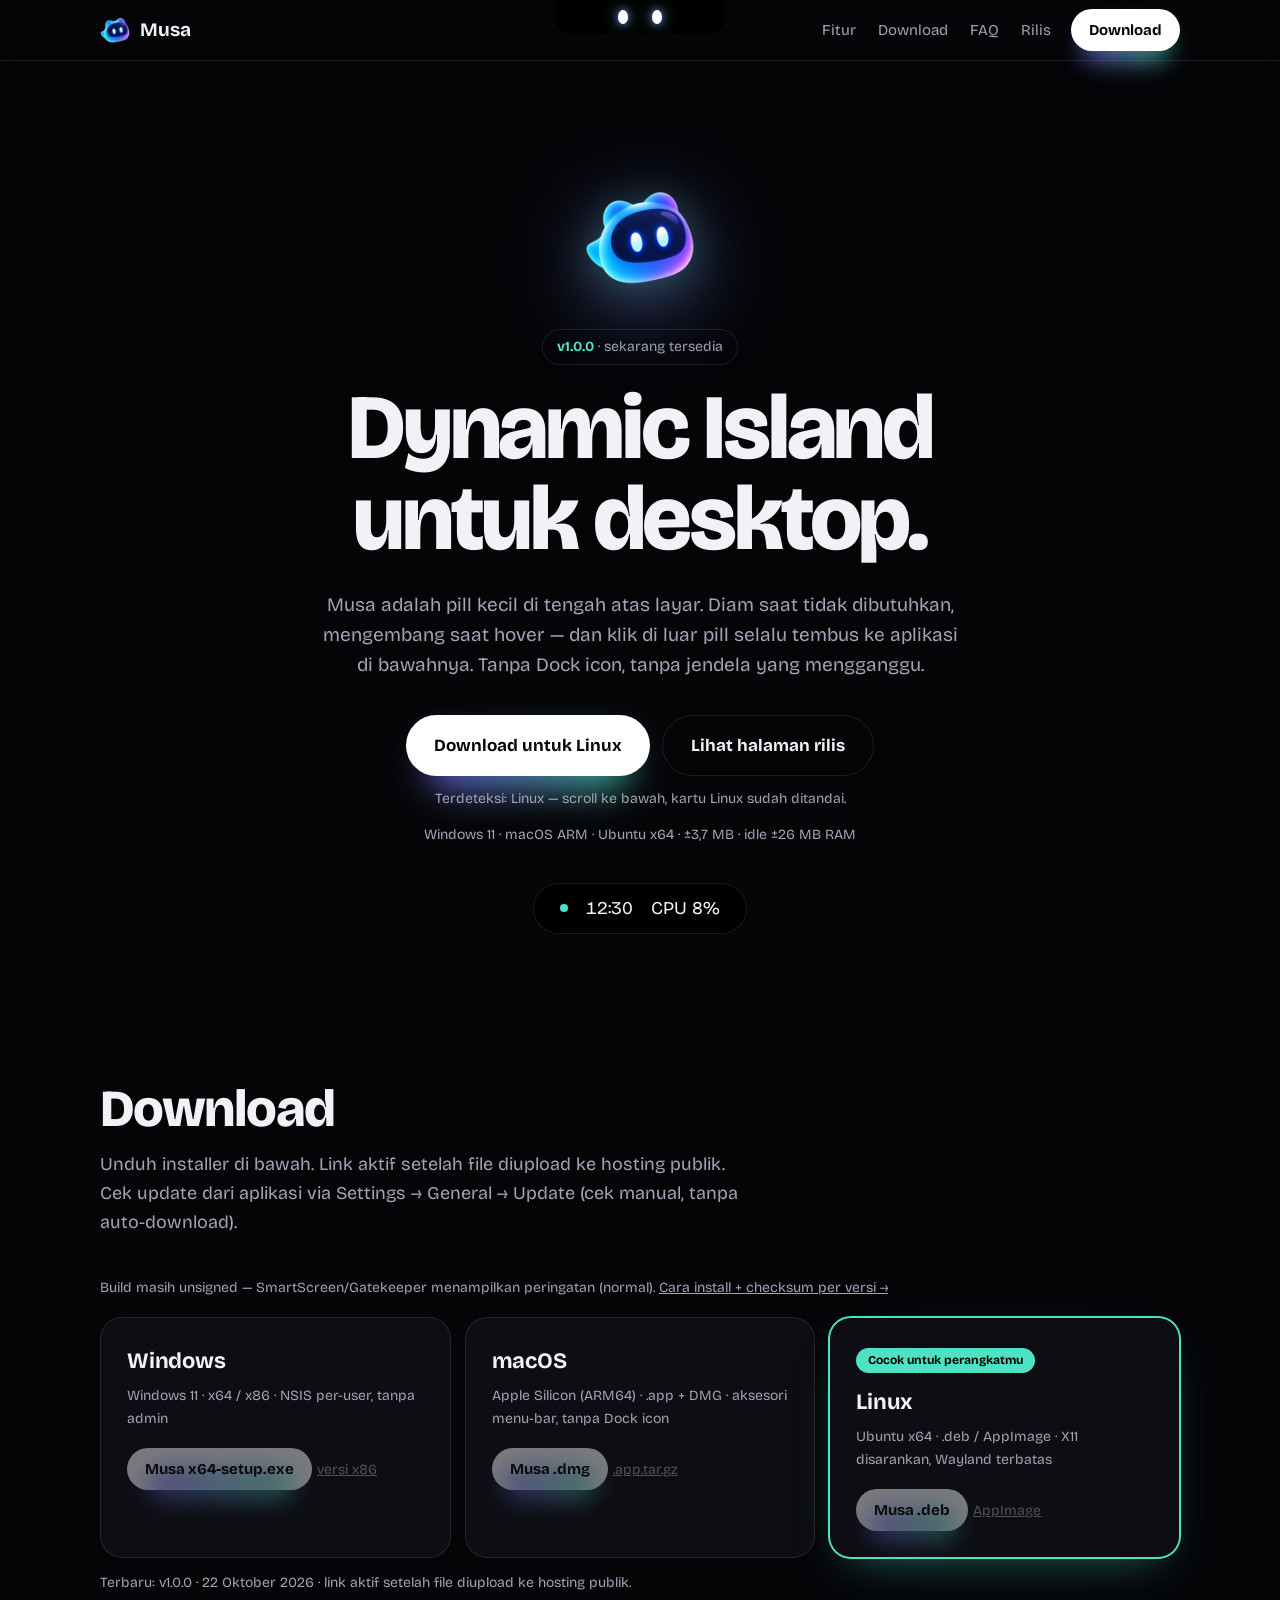
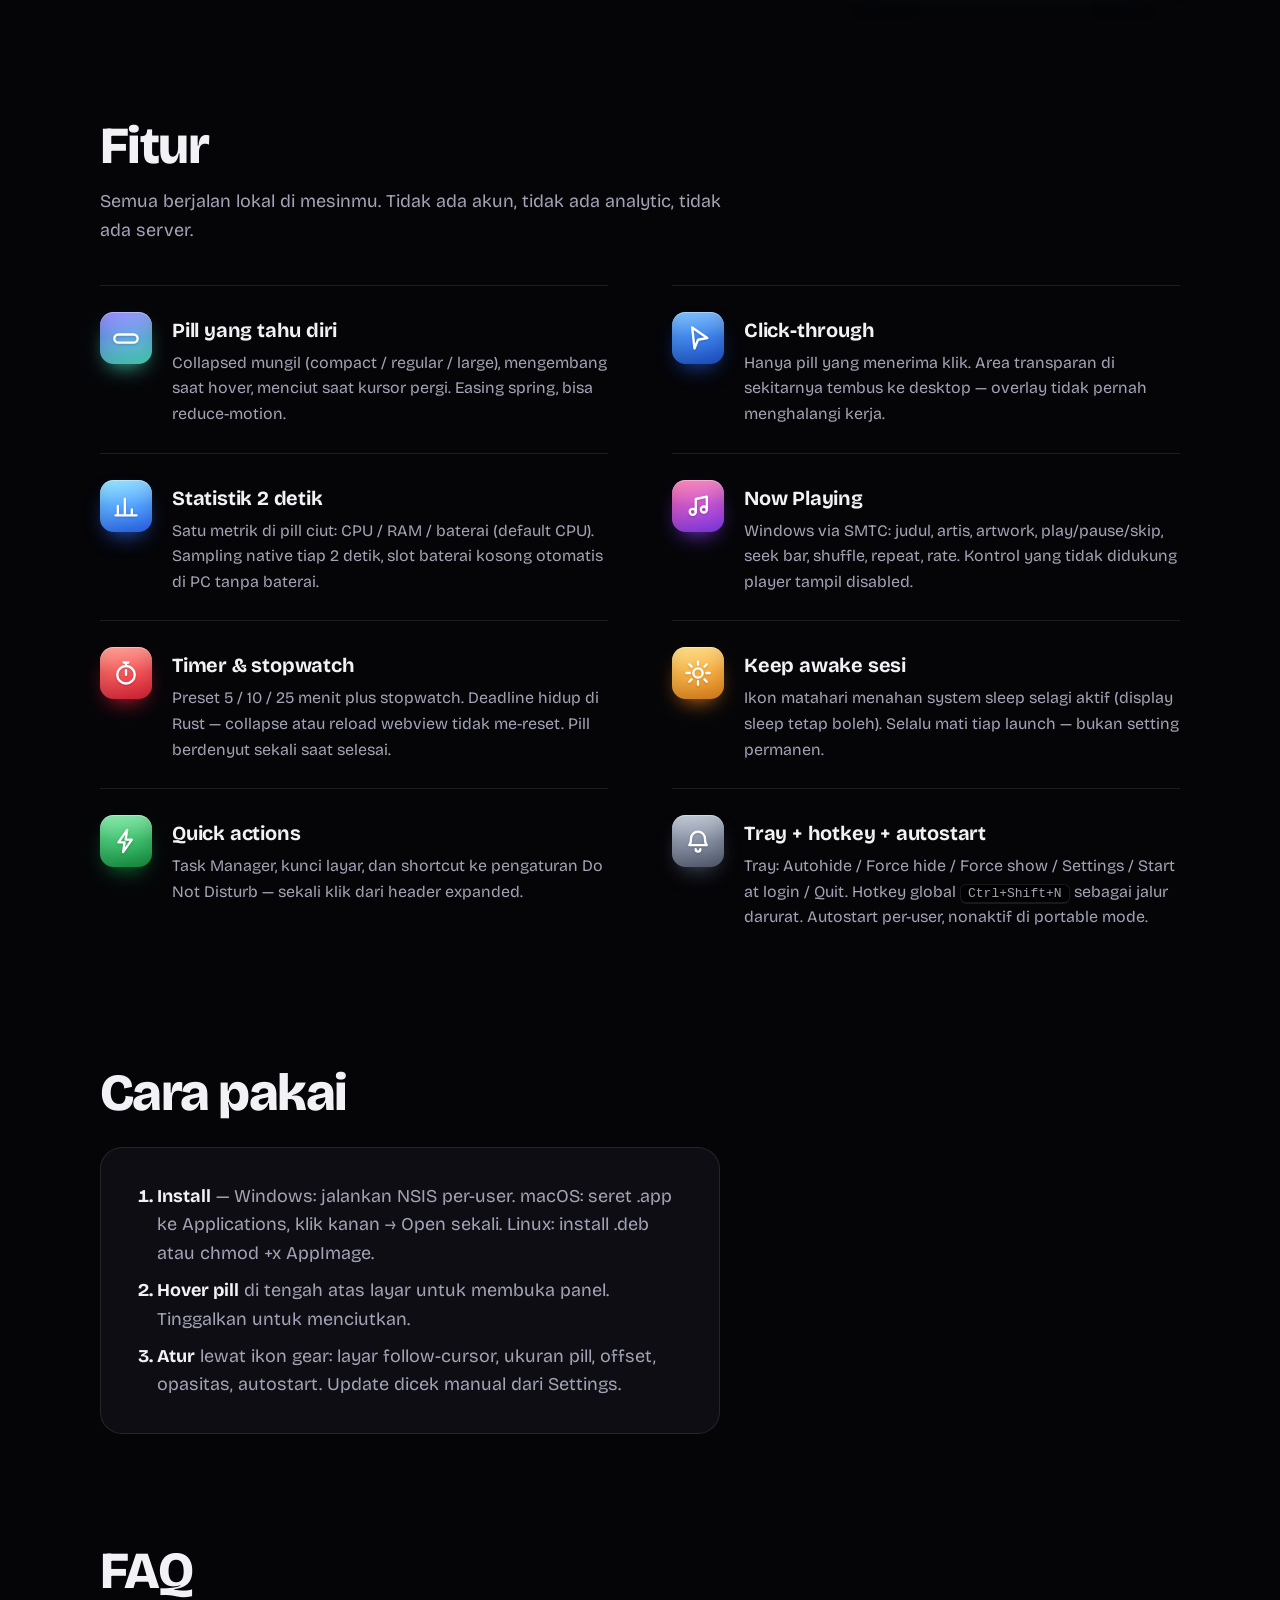
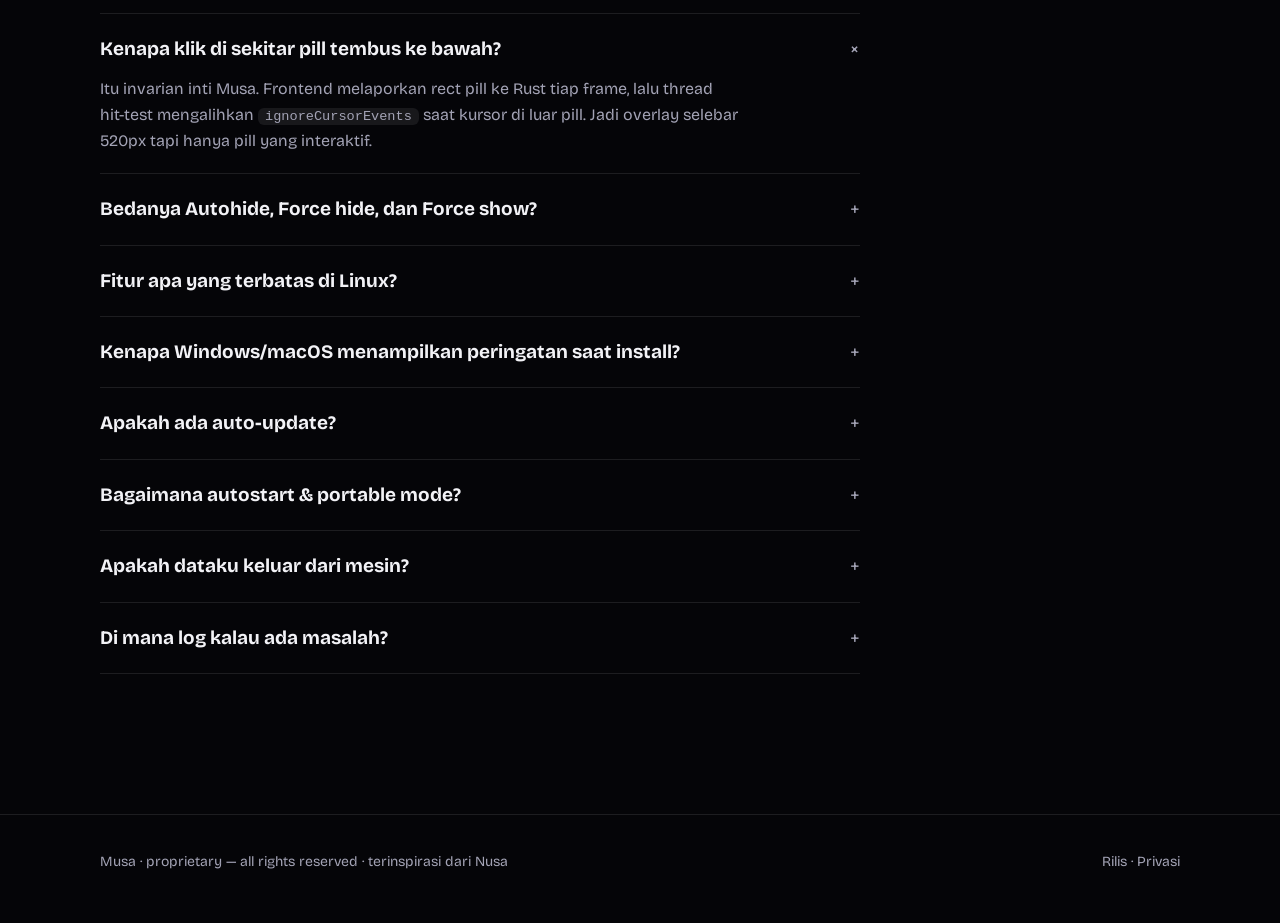
==== index.html @ 4b97b735 "Ganti logo landing ke logo blob baru (newlogo-crop.png) - Generate aset PNG: logo, logo-192, favicon" ====
<!doctype html>
<html lang="id">
<head>
  <meta charset="utf-8" />
  <meta name="viewport" content="width=device-width, initial-scale=1" />
  <title>Musa — Dynamic Island untuk Desktop (Windows, macOS, Linux)</title>
  <meta name="description" content="Musa adalah overlay pill ala Dynamic Island untuk desktop: kecil di atas layar, mengembang saat hover, click-through di luar pill. Download untuk Windows 11, macOS ARM, dan Linux." />
  <link rel="canonical" href="https://musa.kacangan.net/" />
  <meta name="theme-color" content="#0a0a0c" />
  <meta name="robots" content="index, follow" />
  <meta property="og:type" content="website" />
  <meta property="og:site_name" content="Musa" />
  <meta property="og:title" content="Musa — Dynamic Island untuk Desktop" />
  <meta property="og:description" content="Pill kecil di tengah atas layar. Diam saat tidak dibutuhkan, mengembang saat hover. Windows 11 · macOS ARM · Ubuntu x64." />
  <meta property="og:url" content="https://musa.kacangan.net/" />
  <meta property="og:image" content="https://musa.kacangan.net/assets/og-image.png" />
  <meta name="twitter:card" content="summary_large_image" />
  <meta name="twitter:title" content="Musa — Dynamic Island untuk Desktop" />
  <meta name="twitter:description" content="Overlay pill: kecil, mengembang saat hover, click-through. Download Windows, macOS ARM, Linux." />
  <meta name="twitter:image" content="https://musa.kacangan.net/assets/og-image.png" />
  <link rel="preconnect" href="https://fonts.googleapis.com" />
  <link rel="preconnect" href="https://fonts.gstatic.com" crossorigin />
  <link href="https://fonts.googleapis.com/css2?family=Bricolage+Grotesque:opsz,wght@12..96,400..800&display=swap" rel="stylesheet" />
  <link rel="icon" type="image/x-icon" href="assets/favicon.ico" />
  <link rel="icon" type="image/png" sizes="32x32" href="assets/favicon-32x32.png" />
  <link rel="icon" type="image/png" sizes="16x16" href="assets/favicon-16x16.png" />
  <link rel="apple-touch-icon" href="assets/apple-touch-icon.png" />
  <link rel="manifest" href="site.webmanifest" />
  <link rel="stylesheet" href="styles.css" />
  <script type="application/ld+json">
  {
    "@context": "https://schema.org",
    "@type": "SoftwareApplication",
    "name": "Musa",
    "applicationCategory": "UtilitiesApplication",
    "operatingSystem": ["Windows 11", "macOS", "Linux"],
    "softwareVersion": "1.0.0",
    "description": "Dynamic Island-style overlay untuk desktop: pill kecil, expand saat hover, click-through.",
    "offers": { "@type": "Offer", "price": "0", "priceCurrency": "IDR" }
  }
  </script>
</head>
<body>
  <div class="mascot" aria-hidden="true"><div class="eyes"><i class="eye"></i><i class="eye"></i></div></div>
  <header class="nav">
    <div class="wrap nav-inner">
      <a class="brand" href="index.html"><img src="assets/logo.png" alt="Logo Musa" width="30" height="30" />Musa</a>
      <nav class="nav-links">
        <a href="#fitur">Fitur</a>
        <a href="#download">Download</a>
        <a href="#faq">FAQ</a>
        <a href="rilis/">Rilis</a>
      </nav>
      <a class="btn btn-small" href="#download">Download</a>
    </div>
  </header>

  <main>
    <!-- Hero / perkenalan -->
    <section class="hero wrap">
      <img class="hero-logo" src="assets/logo.png" alt="Logo Musa" width="120" height="120" />
      <p class="badge"><span id="ver-badge">v1.0.0</span> · sekarang tersedia</p>
      <h1>Dynamic Island<br />untuk desktop.</h1>
      <p class="lede">
        Musa adalah pill kecil di tengah atas layar. Diam saat tidak dibutuhkan,
        mengembang saat hover — dan klik di luar pill selalu tembus ke aplikasi
        di bawahnya. Tanpa Dock icon, tanpa jendela yang mengganggu.
      </p>
      <div class="cta-row">
        <a class="btn" id="cta-primary" href="#download">Download untuk Windows</a>
        <a class="btn btn-ghost" href="rilis/">Lihat halaman rilis</a>
      </div>
      <p class="meta" id="os-hint"></p>
      <p class="meta">Windows 11 · macOS ARM · Ubuntu x64 · ±3,7 MB · idle ±26 MB RAM</p>
      <div class="pill-demo" aria-hidden="true">
        <div class="pill-demo-bar">
          <span class="pill-demo-dot"></span>
          <span class="pill-demo-clock">12:30</span>
          <span class="pill-demo-stat">CPU 8%</span>
        </div>
      </div>
    </section>

    <!-- Download -->
    <section id="download" class="wrap section">
      <h2>Download</h2>
      <p class="section-sub">
        Unduh installer di bawah. Link aktif setelah file diupload ke hosting publik.
        Cek update dari aplikasi via Settings → General → Update (cek manual, tanpa auto-download).
      </p>
      <p class="meta">Build masih unsigned — SmartScreen/Gatekeeper menampilkan peringatan (normal). <a href="rilis/">Cara install + checksum per versi →</a></p>
      <div class="cards" id="dl-cards">
        <article class="card" data-os-card="windows">
          <h3>Windows</h3>
          <p class="os">Windows 11 · x64 / x86 · NSIS per-user, tanpa admin</p>
          <a class="btn btn-small" data-asset="x64-setup" href="#">Musa x64-setup.exe</a>
          <a class="link" data-asset="x86-setup" href="#">versi x86</a>
        </article>
        <article class="card" data-os-card="macos">
          <h3>macOS</h3>
          <p class="os">Apple Silicon (ARM64) · .app + DMG · aksesori menu-bar, tanpa Dock icon</p>
          <a class="btn btn-small" data-asset="dmg" href="#">Musa .dmg</a>
          <a class="link" data-asset="app-targz" href="#">.app.tar.gz</a>
        </article>
        <article class="card" data-os-card="linux">
          <h3>Linux</h3>
          <p class="os">Ubuntu x64 · .deb / AppImage · X11 disarankan, Wayland terbatas</p>
          <a class="btn btn-small" data-asset="deb" href="#">Musa .deb</a>
          <a class="link" data-asset="appimage" href="#">AppImage</a>
        </article>
      </div>
      <p class="meta" id="dl-meta">Terbaru: v1.0.0 · link aktif setelah file diupload ke hosting publik.</p>
    </section>

    <!-- Fitur -->
    <section id="fitur" class="wrap section">
      <h2>Fitur</h2>
      <p class="section-sub">Semua berjalan lokal di mesinmu. Tidak ada akun, tidak ada analytic, tidak ada server.</p>
      <div class="grid">
        <article class="card">
          <span class="app" style="--c1:#7c6cff;--c2:#4de3c2"><svg viewBox="0 0 24 24"><rect x="2" y="9" width="20" height="7" rx="3.5"/></svg></span>
          <div><h3>Pill yang tahu diri</h3>
          <p>Collapsed mungil (compact / regular / large), mengembang saat hover, menciut saat kursor pergi. Easing spring, bisa reduce-motion.</p></div>
        </article>
        <article class="card">
          <span class="app" style="--c1:#5fb2ff;--c2:#1f55d6"><svg viewBox="0 0 24 24"><path d="M7 3l13 9-8 1.5L9 21z"/></svg></span>
          <div><h3>Click-through</h3>
          <p>Hanya pill yang menerima klik. Area transparan di sekitarnya tembus ke desktop — overlay tidak pernah menghalangi kerja.</p></div>
        </article>
        <article class="card">
          <span class="app" style="--c1:#7fe0ff;--c2:#2d6bff"><svg viewBox="0 0 24 24"><path d="M5 20v-8M11 20V6M17 20v-5M3 20h18"/></svg></span>
          <div><h3>Statistik 2 detik</h3>
          <p>Satu metrik di pill ciut: CPU / RAM / baterai (default CPU). Sampling native tiap 2 detik, slot baterai kosong otomatis di PC tanpa baterai.</p></div>
        </article>
        <article class="card">
          <span class="app" style="--c1:#ff6aa2;--c2:#8b3dff"><svg viewBox="0 0 24 24"><circle cx="7.5" cy="17" r="2.6"/><circle cx="17" cy="15" r="2.6"/><path d="M10.1 17V6l9.5-2v11"/></svg></span>
          <div><h3>Now Playing</h3>
          <p>Windows via SMTC: judul, artis, artwork, play/pause/skip, seek bar, shuffle, repeat, rate. Kontrol yang tidak didukung player tampil disabled.</p></div>
        </article>
        <article class="card">
          <span class="app" style="--c1:#ff8a7a;--c2:#e8243a"><svg viewBox="0 0 24 24"><circle cx="12" cy="13.5" r="7.5"/><path d="M12 13.5V9.5M10 3h4M12 3v3"/></svg></span>
          <div><h3>Timer &amp; stopwatch</h3>
          <p>Preset 5 / 10 / 25 menit plus stopwatch. Deadline hidup di Rust — collapse atau reload webview tidak me-reset. Pill berdenyut sekali saat selesai.</p></div>
        </article>
        <article class="card">
          <span class="app" style="--c1:#ffd76a;--c2:#f08a1d"><svg viewBox="0 0 24 24"><circle cx="12" cy="12" r="4"/><path d="M12 2v3M12 19v3M2 12h3M19 12h3M4.5 4.5l2 2M17.5 17.5l2 2M19.5 4.5l-2 2M6.5 17.5l-2 2"/></svg></span>
          <div><h3>Keep awake sesi</h3>
          <p>Ikon matahari menahan system sleep selagi aktif (display sleep tetap boleh). Selalu mati tiap launch — bukan setting permanen.</p></div>
        </article>
        <article class="card">
          <span class="app" style="--c1:#6ee79a;--c2:#159a45"><svg viewBox="0 0 24 24"><path d="M13 2.5 5.5 13.2h5.3l-1.3 8.3 7.5-10.7h-5.3z"/></svg></span>
          <div><h3>Quick actions</h3>
          <p>Task Manager, kunci layar, dan shortcut ke pengaturan Do Not Disturb — sekali klik dari header expanded.</p></div>
        </article>
        <article class="card">
          <span class="app" style="--c1:#b6bfd0;--c2:#5a6378"><svg viewBox="0 0 24 24"><path d="M6 10a6 6 0 0 1 12 0c0 4 1.5 5.5 1.5 5.5h-15S6 14 6 10z"/><path d="M10 19a2 2 0 0 0 4 0"/></svg></span>
          <div><h3>Tray + hotkey + autostart</h3>
          <p>Tray: Autohide / Force hide / Force show / Settings / Start at login / Quit. Hotkey global <kbd>Ctrl+Shift+N</kbd> sebagai jalur darurat. Autostart per-user, nonaktif di portable mode.</p></div>
        </article>
      </div>
    </section>

    <!-- Cara kerja singkat -->
    <section class="wrap section">
      <h2>Cara pakai</h2>
      <ol class="steps">
        <li><strong>Install</strong> — Windows: jalankan NSIS per-user. macOS: seret .app ke Applications, klik kanan → Open sekali. Linux: install .deb atau chmod +x AppImage.</li>
        <li><strong>Hover pill</strong> di tengah atas layar untuk membuka panel. Tinggalkan untuk menciutkan.</li>
        <li><strong>Atur</strong> lewat ikon gear: layar follow-cursor, ukuran pill, offset, opasitas, autostart. Update dicek manual dari Settings.</li>
      </ol>
    </section>

    <!-- FAQ -->
    <section id="faq" class="wrap section">
      <h2>FAQ</h2>
      <details open>
        <summary>Kenapa klik di sekitar pill tembus ke bawah?</summary>
        <p>Itu invarian inti Musa. Frontend melaporkan rect pill ke Rust tiap frame, lalu thread hit-test mengalihkan <code>ignoreCursorEvents</code> saat kursor di luar pill. Jadi overlay selebar 520px tapi hanya pill yang interaktif.</p>
      </details>
      <details>
        <summary>Bedanya Autohide, Force hide, dan Force show?</summary>
        <p><strong>Autohide</strong>: pill sembunyi saat kursor pergi, muncul lagi saat kursor menyentuh tepi atas. <strong>Force hide</strong>: sembunyi dan dikunci — zona reveal autohide ikut nonaktif sampai kamu show manual. <strong>Force show</strong> (juga via tray / <kbd>Ctrl+Shift+N</kbd> / Settings): membuka kunci dan menampilkan lagi. Status force hanya sesi ini; restart selalu mulai tampil.</p>
      </details>
      <details>
        <summary>Fitur apa yang terbatas di Linux?</summary>
        <p>Now Playing disembunyikan (tidak ada SMTC), Mixer “unavailable”, quick actions mengembalikan error, dan keep-awake disabled. UI-nya otomatis hide/disable — itu stub yang disengaja, bukan bug. Overlay transparan + click-through wajib dites di mesin asli (X11 vs Wayland, ikon tray tiap desktop).</p>
      </details>
      <details>
        <summary>Kenapa Windows/macOS menampilkan peringatan saat install?</summary>
        <p>Karena build v1 <strong>unsigned</strong>: belum ada Authenticode (Windows) dan belum notarization (macOS). Di macOS, klik kanan → Open, atau <code>xattr -dr com.apple.quarantine Musa.app</code> untuk build lokal. Jangan distribusikan sebagai rilis resmi sebelum signing.</p>
      </details>
      <details>
        <summary>Apakah ada auto-update?</summary>
        <p>Tidak di v1 — by design. Settings → General → Update hanya membandingkan <code>version.txt</code> di repo dengan versi berjalan, lalu mengarahkanmu download manual dari halaman rilis. Tidak ada yang diunduh/diinstall otomatis.</p>
      </details>
      <details>
        <summary>Bagaimana autostart &amp; portable mode?</summary>
        <p>Start at login tersedia di tray dan Settings, off by default, registrasi per-user (Windows: <code>HKCU…\Run</code>, macOS: LaunchAgent). Portable jika <code>NOTCH_PORTABLE=1</code> atau ada file <code>portable</code> di sebelah executable — menu autostart terkunci.</p>
      </details>
      <details>
        <summary>Apakah dataku keluar dari mesin?</summary>
        <p>Tidak. Stats, media (artwork 2 MB di-cache di memori saja), timer, dan settings JSON semuanya lokal. Satu-satunya network adalah cek versi manual ke <code>raw.githubusercontent.com</code> saat kamu menekan tombol update. Detail: <a href="privasi/">Kebijakan Privasi</a>.</p>
      </details>
      <details>
        <summary>Di mana log kalau ada masalah?</summary>
        <p>Windows: <code>%LOCALAPPDATA%\com.musa.app\logs\musa.log</code>. macOS: <code>~/Library/Logs/com.musa.app/musa.log</code>. Frontend error ikut diteruskan ke file yang sama.</p>
      </details>
    </section>
  </main>

  <footer>
    <div class="wrap foot">
      <span>Musa · proprietary — all rights reserved · terinspirasi dari <a href="https://rama2555.github.io/nusa/" rel="noopener">Nusa</a></span>
      <span><a href="rilis/">Rilis</a> · <a href="privasi/">Privasi</a></span>
    </div>
  </footer>

  <script src="app.js"></script>
</body>
</html>
---- styles.css ----
:root {
  color-scheme: dark;
  --void: #050508;
  --panel: #0d0d13;
  --ink: #f2f2f6;
  --mist: #a3a3b5;
  --line: rgba(242, 242, 246, 0.1);
  --acc: #7c6cff;
  --acc2: #4de3c2;
  --glow: linear-gradient(90deg, var(--acc), var(--acc2));
  --font: "Bricolage Grotesque", "Segoe UI Variable Display", "Segoe UI", system-ui, sans-serif;
  --spring: cubic-bezier(0.34, 1.32, 0.5, 1);
}
* { box-sizing: border-box; }
html { scroll-behavior: smooth; -webkit-text-size-adjust: 100%; }
body {
  margin: 0; background: var(--void); color: var(--ink);
  font-family: var(--font); font-size: 18px; line-height: 1.6;
  -webkit-font-smoothing: antialiased;
}
a { color: inherit; }
:focus-visible { outline: 2px solid var(--acc2); outline-offset: 3px; border-radius: 6px; }
.wrap { width: min(1080px, 100% - 48px); margin-inline: auto; }

/* Maskot notch di tepi atas halaman */
.mascot {
  position: fixed; top: 0; left: 50%; z-index: 60;
  width: 170px; height: 34px; margin-left: -85px;
  background: #000; border-radius: 0 0 16px 16px;
  animation: drop 0.9s var(--spring) 0.2s both;
}
.mascot .eyes { position: absolute; inset: 0; display: flex; justify-content: center; align-items: center; gap: 24px; }
.mascot .eye {
  width: 10px; height: 14px; border-radius: 50%; background: #fff;
  box-shadow: 0 0 6px 1px rgba(124, 108, 255, 0.6), 0 0 14px 4px rgba(77, 227, 194, 0.25);
  animation: blink 4.2s infinite;
}
@keyframes drop { from { transform: translateY(-110%); } to { transform: none; } }
@keyframes blink { 0%, 92%, 100% { transform: scaleY(1); } 95% { transform: scaleY(0.1); } }

/* Bilah atas */
.nav {
  position: sticky; top: 0; z-index: 50;
  background: rgba(5, 5, 8, 0.8); backdrop-filter: blur(12px);
  border-bottom: 1px solid var(--line);
}
.nav-inner { display: flex; align-items: center; gap: 20px; height: 60px; }
.brand { display: flex; align-items: center; gap: 10px; text-decoration: none; font-weight: 700; font-size: 19px; margin-right: auto; }
.brand img { width: 30px; height: 30px; display: block; object-fit: contain; }
.nav-links { display: flex; gap: 22px; font-size: 15px; }
.nav-links a { text-decoration: none; color: var(--mist); }
.nav-links a:hover { color: var(--ink); }

/* Hero */
.hero { text-align: center; padding: 120px 0 30px; }
.hero-logo {
  width: 112px; height: 112px; object-fit: contain; display: block; margin: 0 auto 22px;
  filter: drop-shadow(0 18px 44px rgba(124, 108, 255, 0.45)) drop-shadow(0 6px 18px rgba(77, 227, 194, 0.3));
  animation: float 5s ease-in-out infinite;
}
@keyframes float { 0%, 100% { transform: translateY(0); } 50% { transform: translateY(-8px); } }
.hero h1 { margin: 0 auto; max-width: 13ch; font-size: clamp(44px, 8vw, 92px); line-height: 0.98; font-weight: 800; letter-spacing: -0.035em; }
.lede { margin: 26px auto 0; max-width: 34em; color: var(--mist); font-size: 19px; }
.badge { display: inline-block; margin-bottom: 18px; padding: 6px 14px; border-radius: 999px; border: 1px solid var(--line); color: var(--mist); font-size: 14px; }
.badge span { color: var(--acc2); font-weight: 700; }
.cta-row { margin-top: 34px; display: flex; justify-content: center; flex-wrap: wrap; gap: 12px; }
.btn {
  position: relative; display: inline-flex; align-items: center; gap: 10px;
  padding: 16px 28px; border-radius: 999px; background: #fff; color: #05060c;
  font-weight: 700; font-size: 17px; text-decoration: none; font-family: inherit;
  transition: transform 0.25s var(--spring);
}
.btn::before { content: ""; position: absolute; inset: 40% 8% -14px; z-index: -1; border-radius: 999px; background: var(--glow); filter: blur(18px); opacity: 0.75; }
.btn:hover { transform: translateY(-2px); }
.btn-ghost { background: transparent; color: var(--ink); border: 1px solid var(--line); }
.btn-ghost::before { display: none; }
.btn-small { padding: 9px 18px; font-size: 15px; }
.btn-small::before { inset: 45% 10% -10px; filter: blur(12px); }
.link { display: inline-block; margin-top: 8px; font-size: 14px; color: var(--mist); }
.meta { color: var(--mist); font-size: 14px; }
#os-hint:empty { display: none; }
#os-hint { margin-top: 12px; }
.pill-demo { display: flex; justify-content: center; margin: 36px 0 8px; }
.pill-demo-bar { background: #000; border: 1px solid var(--line); border-radius: 999px; padding: 10px 26px; display: flex; gap: 18px; align-items: center; font-variant-numeric: tabular-nums; }
.pill-demo-dot { width: 8px; height: 8px; border-radius: 50%; background: var(--acc2); }

/* Seksi */
.section { padding: 110px 0 0; }
.section h1 { font-size: clamp(36px, 5vw, 60px); line-height: 1.02; letter-spacing: -0.03em; margin: 0 0 10px; font-weight: 800; }
.section h2 { font-size: clamp(32px, 4.4vw, 52px); line-height: 1.05; letter-spacing: -0.03em; font-weight: 800; margin: 0 0 14px; }
.section-sub { color: var(--mist); max-width: 36em; margin: 0 0 40px; }
.warn { background: rgba(255, 180, 84, 0.07); border: 1px solid rgba(255, 180, 84, 0.3); border-radius: 16px; padding: 14px 18px; font-size: 15px; color: var(--mist); max-width: 720px; }

/* Kartu download */
.cards { display: grid; gap: 14px; grid-template-columns: repeat(auto-fit, minmax(260px, 1fr)); margin-top: 18px; }
#dl-cards .card { background: var(--panel); border: 1px solid var(--line); border-radius: 22px; padding: 26px; }
#dl-cards .card h3 { margin: 0 0 6px; font-size: 22px; letter-spacing: -0.01em; }
#dl-cards .card .os { color: var(--mist); font-size: 14px; margin: 0 0 6px; }
#dl-cards .card .btn { margin-top: 12px; }
a.is-pending { opacity: 0.45; }
.card.is-recommended { border-color: var(--acc2) !important; box-shadow: 0 0 0 1px var(--acc2), 0 18px 44px -22px rgba(77, 227, 194, 0.5); }
.rec-badge { display: inline-block; font-size: 12px; font-weight: 700; color: #000; background: var(--acc2); border-radius: 999px; padding: 3px 12px; margin: 0 0 12px; }

/* Fitur: baris + ikon squircle */
.grid { display: grid; grid-template-columns: repeat(2, 1fr); column-gap: 64px; }
.grid .card { display: grid; grid-template-columns: 52px 1fr; gap: 20px; padding: 26px 0; border-top: 1px solid var(--line); align-items: start; background: none; border-left: 0; border-right: 0; border-bottom: 0; border-radius: 0; }
.grid .card h3 { margin: 2px 0 4px; font-size: 20px; letter-spacing: -0.01em; }
.grid .card p { margin: 0; color: var(--mist); font-size: 16px; }
.app {
  position: relative; width: 52px; height: 52px; border-radius: 13.5px;
  display: grid; place-items: center;
  background: linear-gradient(165deg, var(--c1), var(--c2));
  box-shadow: inset 0 1px 0 rgba(255, 255, 255, 0.35), inset 0 -10px 18px rgba(0, 0, 0, 0.16), 0 10px 22px -10px var(--c2);
}
.app::after { content: ""; position: absolute; inset: 0; border-radius: inherit; background: linear-gradient(180deg, rgba(255, 255, 255, 0.22), transparent 48%); pointer-events: none; }
.app svg { position: relative; z-index: 1; width: 28px; height: 28px; fill: none; stroke: #fff; stroke-width: 2; stroke-linecap: round; stroke-linejoin: round; filter: drop-shadow(0 1px 1px rgba(0, 0, 0, 0.18)); }

/* Cara pakai: kotak langkah */
ol.steps { text-align: left; max-width: 620px; margin: 26px 0 0; padding: 30px 34px 30px 56px; border: 1px solid var(--line); border-radius: 22px; background: var(--panel); }
ol.steps li { padding: 4px 0; color: var(--mist); }
ol.steps li::marker { color: var(--ink); font-weight: 700; }
ol.steps strong { color: var(--ink); }

/* FAQ lipat */
details { border-top: 1px solid var(--line); padding: 20px 0; max-width: 760px; }
details:last-of-type { border-bottom: 1px solid var(--line); }
summary { cursor: pointer; font-weight: 700; font-size: 19px; list-style: none; display: flex; justify-content: space-between; gap: 20px; }
summary::-webkit-details-marker { display: none; }
summary::after { content: "+"; color: var(--mist); font-weight: 400; transition: transform 0.25s; }
details[open] summary::after { transform: rotate(45deg); }
details p { margin: 12px 0 0; color: var(--mist); font-size: 16px; max-width: 40em; }
kbd { background: #000; border: 1px solid var(--line); border-bottom-width: 2px; border-radius: 6px; padding: 1px 7px; font-size: 13px; }
details code, .section-sub code, .notes-list code { font-size: 0.85em; background: rgba(242, 242, 246, 0.08); border-radius: 6px; padding: 1px 7px; }

/* Halaman rilis */
#latest-card { background: var(--panel); border: 1px solid var(--line); border-radius: 22px; padding: 30px 34px; }
#latest-card h3 { margin: 0 0 4px; font-size: 28px; letter-spacing: -0.02em; }
#latest-card .os { color: var(--mist); font-size: 14px; margin: 0 0 6px; }
.notes { white-space: pre-wrap; color: var(--mist); font-size: 15px; margin-top: 16px; }
.notes-list { color: var(--mist); max-width: 40em; }
.code { background: #000; border: 1px solid var(--line); border-radius: 16px; padding: 16px 20px; overflow-x: auto; font-size: 13px; }
.table { width: 100%; border-collapse: collapse; font-size: 15px; }
.table th, .table td { text-align: left; padding: 12px 10px; border-top: 1px solid var(--line); }
.table th { color: var(--mist); font-weight: 600; border-top: 0; }

footer { margin-top: 140px; padding: 36px 0 50px; border-top: 1px solid var(--line); color: var(--mist); font-size: 14px; }
.foot { display: flex; justify-content: space-between; gap: 16px; flex-wrap: wrap; }
footer a { text-decoration: none; }
footer a:hover { color: var(--ink); }

@media (max-width: 760px) {
  body { font-size: 17px; }
  .nav-links { display: none; }
  .mascot { width: 130px; height: 28px; margin-left: -65px; }
  .hero-logo { width: 88px; height: 88px; }
  .hero { padding-top: 100px; }
  .grid { grid-template-columns: 1fr; }
  .section { padding-top: 80px; }
  ol.steps, #latest-card { padding: 24px 22px 24px 44px; }
}
@media (prefers-reduced-motion: reduce) {
  *, *::before, *::after { animation: none !important; transition: none !important; }
  html { scroll-behavior: auto; }
}
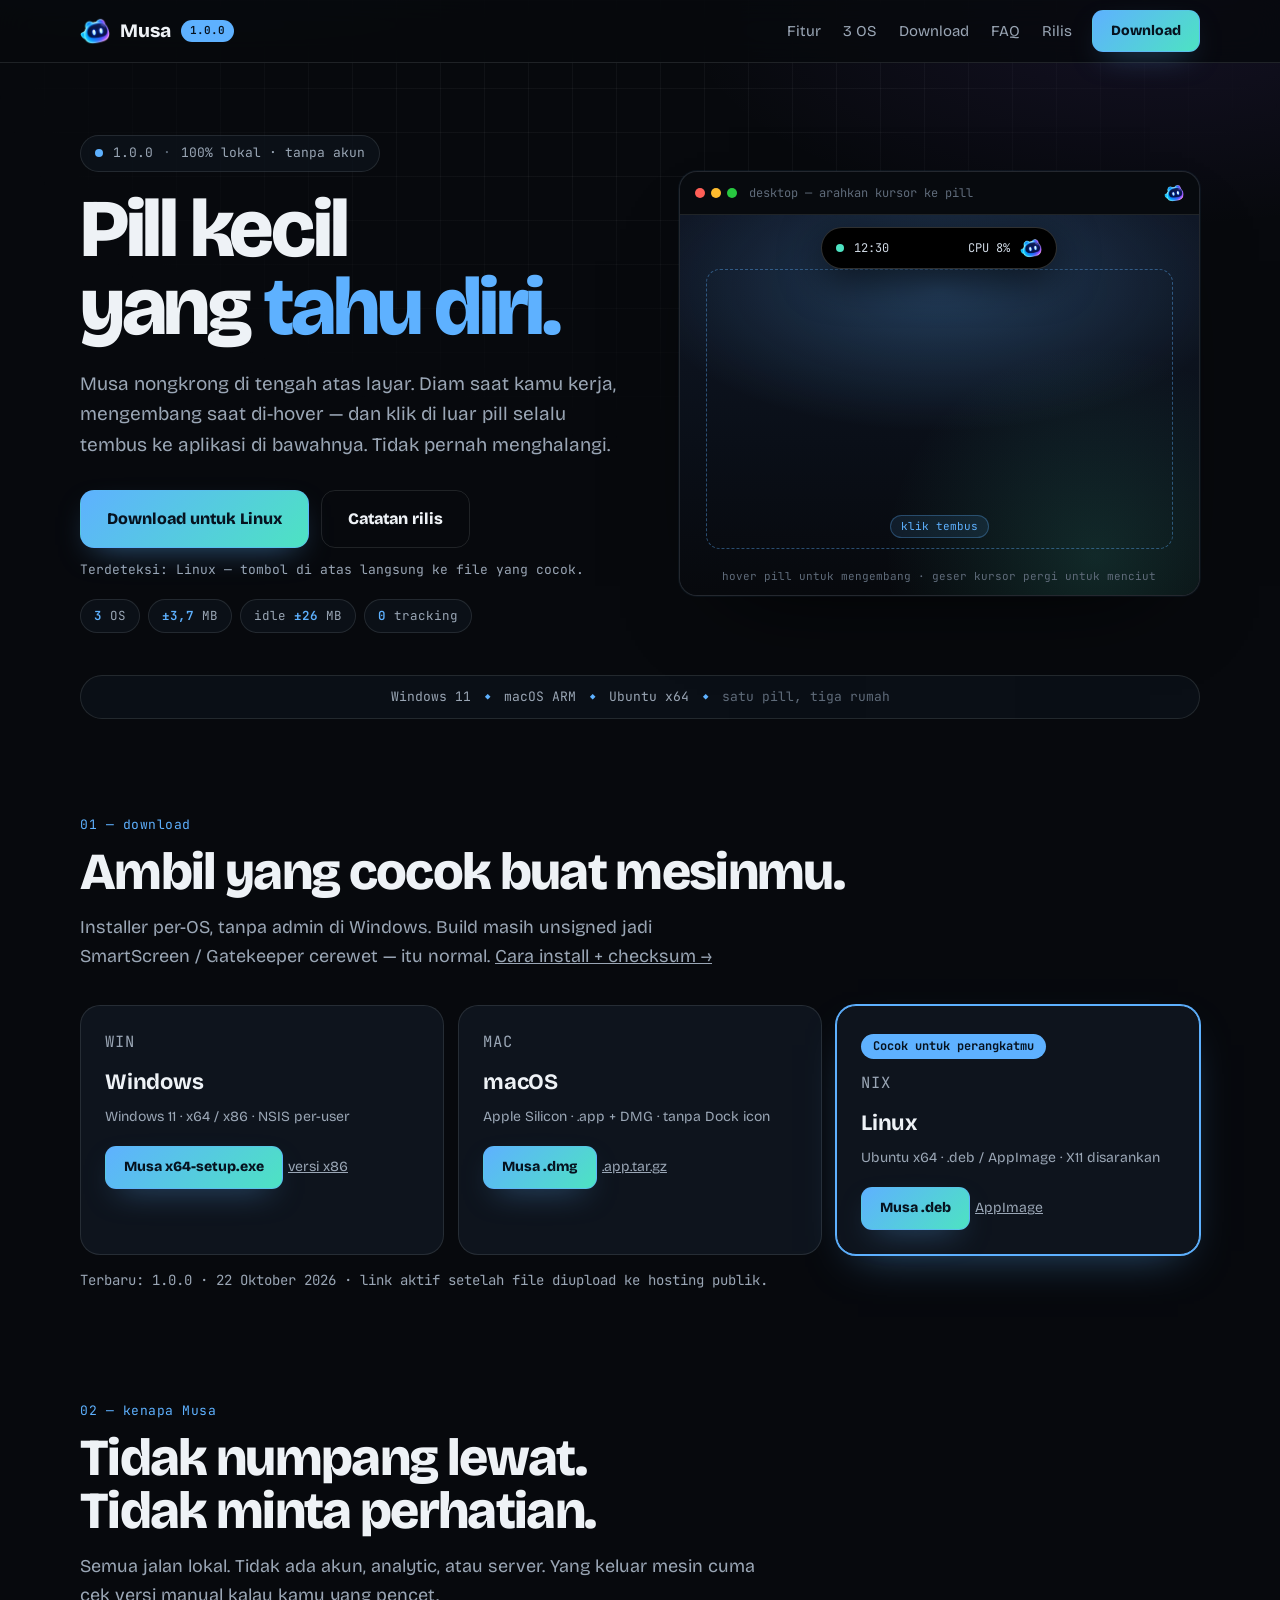
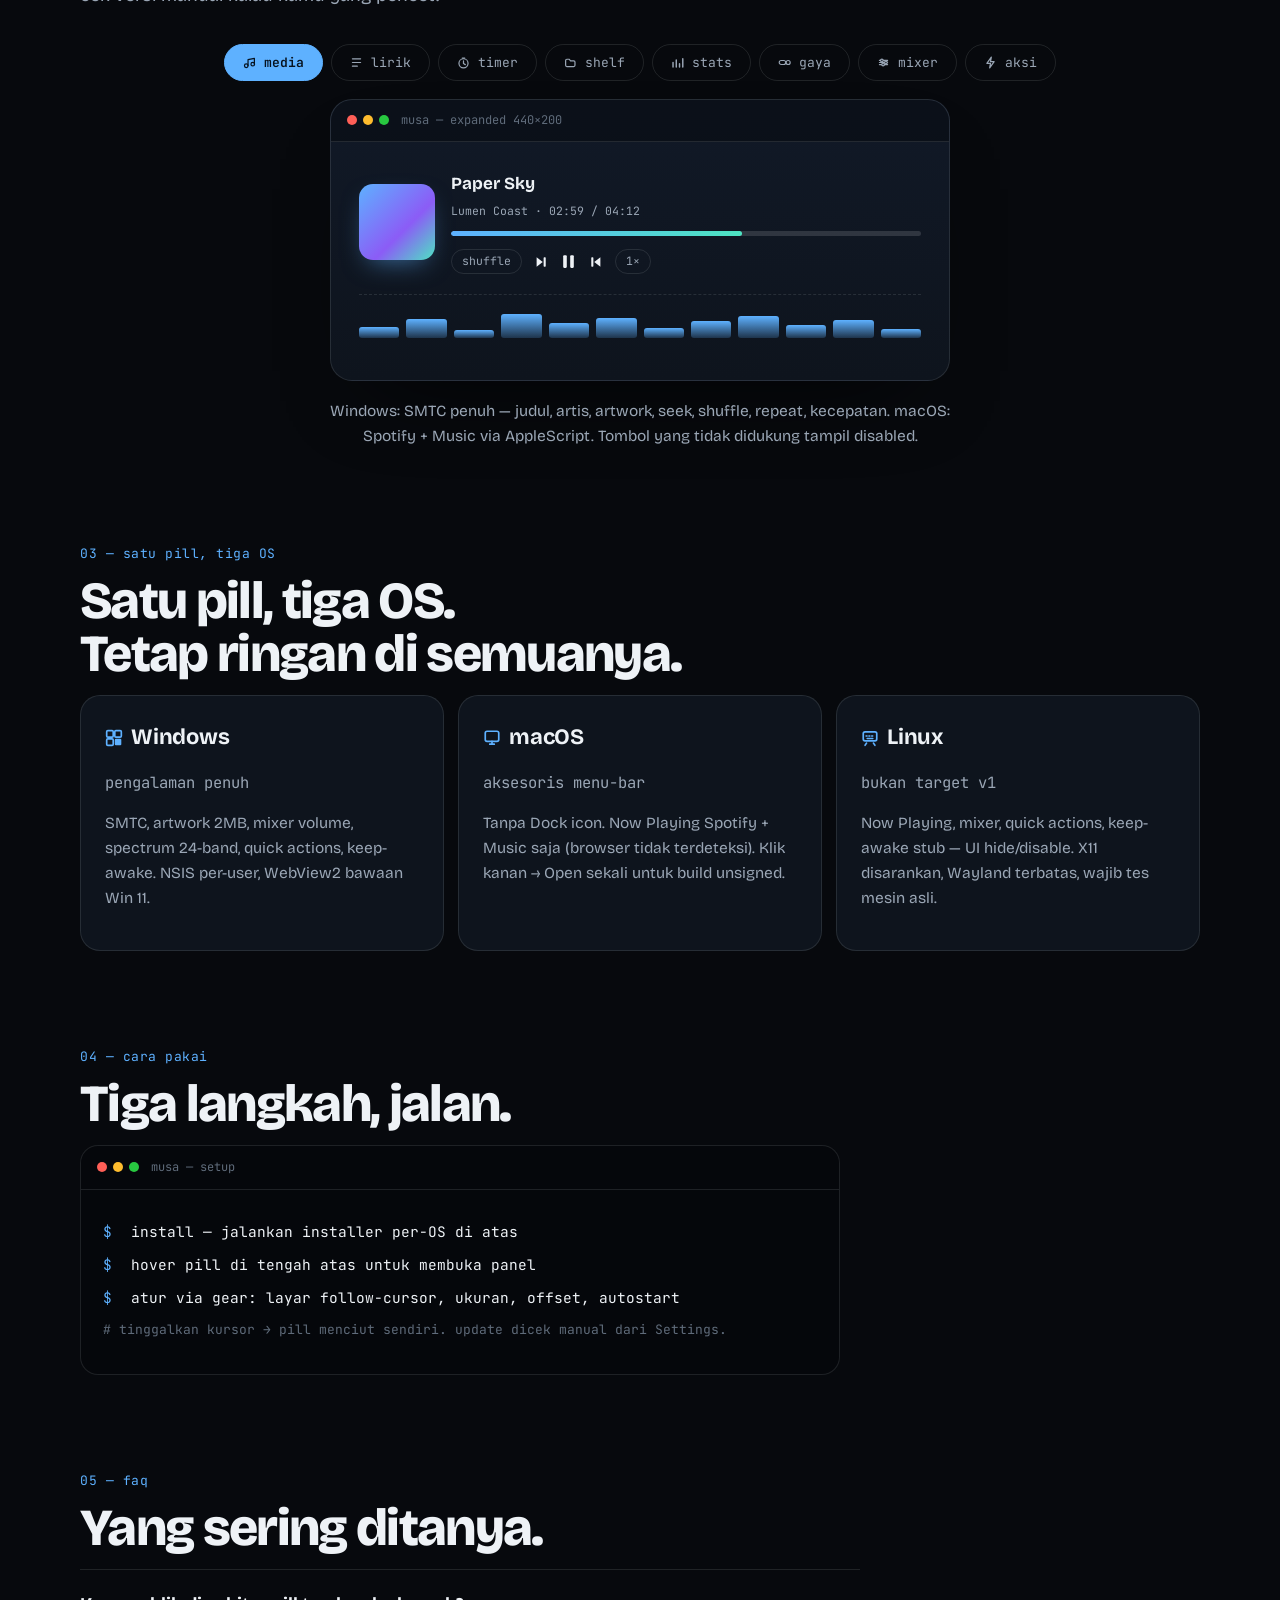
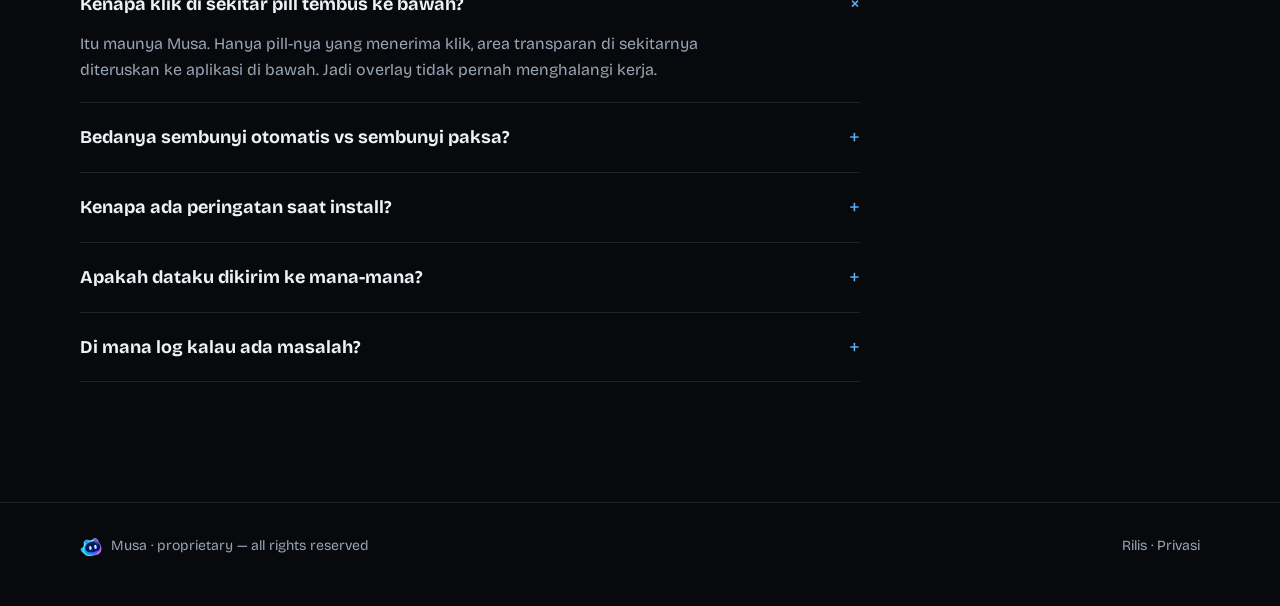
==== commit c2a86db6: "Redesign landing: identitas Musa sendiri (hero split, tab preview fitur, aksen biru logo)" ====
--- a/index.html
+++ b/index.html
@@ -3,24 +3,24 @@
 <head>
   <meta charset="utf-8" />
   <meta name="viewport" content="width=device-width, initial-scale=1" />
-  <title>Musa — Dynamic Island untuk Desktop (Windows, macOS, Linux)</title>
-  <meta name="description" content="Musa adalah overlay pill ala Dynamic Island untuk desktop: kecil di atas layar, mengembang saat hover, click-through di luar pill. Download untuk Windows 11, macOS ARM, dan Linux." />
+  <title>Musa — Pill kecil yang tahu diri untuk desktop (Windows, macOS, Linux)</title>
+  <meta name="description" content="Musa adalah pill kecil di atas layar: diam saat tidak dibutuhkan, mengembang saat hover, klik di luar pill tembus ke aplikasi. Untuk Windows 11, macOS ARM, dan Linux. Lokal, ringan, tanpa akun." />
   <link rel="canonical" href="https://musa.kacangan.net/" />
-  <meta name="theme-color" content="#0a0a0c" />
+  <meta name="theme-color" content="#07090d" />
   <meta name="robots" content="index, follow" />
   <meta property="og:type" content="website" />
   <meta property="og:site_name" content="Musa" />
-  <meta property="og:title" content="Musa — Dynamic Island untuk Desktop" />
-  <meta property="og:description" content="Pill kecil di tengah atas layar. Diam saat tidak dibutuhkan, mengembang saat hover. Windows 11 · macOS ARM · Ubuntu x64." />
+  <meta property="og:title" content="Musa — Pill kecil yang tahu diri" />
+  <meta property="og:description" content="Diam saat tidak dibutuhkan, mengembang saat hover. Klik tembus, 100% lokal. Windows 11 · macOS ARM · Ubuntu x64." />
   <meta property="og:url" content="https://musa.kacangan.net/" />
   <meta property="og:image" content="https://musa.kacangan.net/assets/og-image.png" />
   <meta name="twitter:card" content="summary_large_image" />
-  <meta name="twitter:title" content="Musa — Dynamic Island untuk Desktop" />
+  <meta name="twitter:title" content="Musa — Pill kecil yang tahu diri" />
   <meta name="twitter:description" content="Overlay pill: kecil, mengembang saat hover, click-through. Download Windows, macOS ARM, Linux." />
   <meta name="twitter:image" content="https://musa.kacangan.net/assets/og-image.png" />
   <link rel="preconnect" href="https://fonts.googleapis.com" />
   <link rel="preconnect" href="https://fonts.gstatic.com" crossorigin />
-  <link href="https://fonts.googleapis.com/css2?family=Bricolage+Grotesque:opsz,wght@12..96,400..800&display=swap" rel="stylesheet" />
+  <link href="https://fonts.googleapis.com/css2?family=Bricolage+Grotesque:opsz,wght@12..96,400..800&family=JetBrains+Mono:wght@400;600&display=swap" rel="stylesheet" />
   <link rel="icon" type="image/x-icon" href="assets/favicon.ico" />
   <link rel="icon" type="image/png" sizes="32x32" href="assets/favicon-32x32.png" />
   <link rel="icon" type="image/png" sizes="16x16" href="assets/favicon-16x16.png" />
@@ -35,18 +35,18 @@
     "applicationCategory": "UtilitiesApplication",
     "operatingSystem": ["Windows 11", "macOS", "Linux"],
     "softwareVersion": "1.0.0",
-    "description": "Dynamic Island-style overlay untuk desktop: pill kecil, expand saat hover, click-through.",
+    "description": "Overlay pill untuk desktop: kecil saat diam, mengembang saat hover, click-through di luar pill.",
     "offers": { "@type": "Offer", "price": "0", "priceCurrency": "IDR" }
   }
   </script>
 </head>
 <body>
-  <div class="mascot" aria-hidden="true"><div class="eyes"><i class="eye"></i><i class="eye"></i></div></div>
   <header class="nav">
     <div class="wrap nav-inner">
-      <a class="brand" href="index.html"><img src="assets/logo.png" alt="Logo Musa" width="30" height="30" />Musa</a>
+      <a class="brand" href="index.html"><img src="assets/logo.png" alt="Logo Musa" width="30" height="30" /><span>Musa</span><code class="ver" id="ver-badge-nav">v1.0.0</code></a>
       <nav class="nav-links">
         <a href="#fitur">Fitur</a>
+        <a href="#os">3 OS</a>
         <a href="#download">Download</a>
         <a href="#faq">FAQ</a>
         <a href="rilis/">Rilis</a>
@@ -56,161 +56,279 @@
   </header>
 
   <main>
-    <!-- Hero / perkenalan -->
+    <!-- Hero split: copy kiri, desktop mockup kanan -->
     <section class="hero wrap">
-      <img class="hero-logo" src="assets/logo.png" alt="Logo Musa" width="120" height="120" />
-      <p class="badge"><span id="ver-badge">v1.0.0</span> · sekarang tersedia</p>
-      <h1>Dynamic Island<br />untuk desktop.</h1>
-      <p class="lede">
-        Musa adalah pill kecil di tengah atas layar. Diam saat tidak dibutuhkan,
-        mengembang saat hover — dan klik di luar pill selalu tembus ke aplikasi
-        di bawahnya. Tanpa Dock icon, tanpa jendela yang mengganggu.
-      </p>
-      <div class="cta-row">
-        <a class="btn" id="cta-primary" href="#download">Download untuk Windows</a>
-        <a class="btn btn-ghost" href="rilis/">Lihat halaman rilis</a>
-      </div>
-      <p class="meta" id="os-hint"></p>
-      <p class="meta">Windows 11 · macOS ARM · Ubuntu x64 · ±3,7 MB · idle ±26 MB RAM</p>
-      <div class="pill-demo" aria-hidden="true">
-        <div class="pill-demo-bar">
-          <span class="pill-demo-dot"></span>
-          <span class="pill-demo-clock">12:30</span>
-          <span class="pill-demo-stat">CPU 8%</span>
-        </div>
+      <div class="hero-copy">
+        <p class="eyebrow"><span class="pulse"></span><span id="ver-badge">v1.0.0</span><span class="sep">·</span><span>100% lokal · tanpa akun</span></p>
+        <h1>Pill kecil<br />yang <em>tahu diri.</em></h1>
+        <p class="lede">
+          Musa nongkrong di tengah atas layar. Diam saat kamu kerja,
+          mengembang saat di-hover — dan klik di luar pill selalu tembus
+          ke aplikasi di bawahnya. Tidak pernah menghalangi.
+        </p>
+        <div class="cta-row">
+          <a class="btn" id="cta-primary" href="#download">Download untuk Windows</a>
+          <a class="btn btn-ghost" href="rilis/">Catatan rilis</a>
+        </div>
+        <p class="meta mono" id="os-hint"></p>
+        <div class="chips" aria-label="Ringkas spesifikasi">
+          <span class="chip"><b>3</b> OS</span>
+          <span class="chip"><b>±3,7</b> MB</span>
+          <span class="chip">idle <b>±26</b> MB</span>
+          <span class="chip"><b>0</b> tracking</span>
+        </div>
+      </div>
+
+      <div class="hero-demo">
+        <div class="desk" aria-label="Demo pill Musa">
+          <div class="desk-bar">
+            <span class="dots"><i></i><i></i><i></i></span>
+            <span class="desk-title mono">desktop — arahkan kursor ke pill</span>
+            <img class="desk-musa" src="assets/logo.png" alt="" width="20" height="20" />
+          </div>
+          <div class="desk-screen">
+            <div class="wallpaper"></div>
+            <div class="clickzone" aria-hidden="true"><span class="mono">klik tembus</span></div>
+            <div class="pill" aria-hidden="true">
+              <div class="pill-top">
+                <span class="pill-dot"></span>
+                <span class="mono pill-clock">12:30</span>
+                <span class="mono pill-stat">CPU 8%</span>
+                <img class="pill-musa" src="assets/logo.png" alt="" width="22" height="22" />
+              </div>
+              <div class="pill-expand">
+                <div class="pill-row">
+                  <img src="assets/logo.png" alt="" width="34" height="34" />
+                  <div class="pill-song">
+                    <strong>Paper Sky</strong>
+                    <span class="mono">Lumen Coast · 02:59</span>
+                    <span class="seek"><i style="width:62%"></i></span>
+                  </div>
+                  <span class="pill-play"><svg viewBox="0 0 16 16" width="13" height="13" aria-hidden="true"><rect x="3" y="2" width="3.4" height="12" rx="1" fill="currentColor"/><rect x="9.6" y="2" width="3.4" height="12" rx="1" fill="currentColor"/></svg></span>
+                </div>
+                <div class="pill-row mono small">
+                  <span class="pill-feat"><svg viewBox="0 0 16 16" width="12" height="12" aria-hidden="true"><circle cx="8" cy="8" r="6.4" fill="none" stroke="currentColor" stroke-width="1.6"/><path d="M8 4.6V8l2.4 1.6" fill="none" stroke="currentColor" stroke-width="1.6" stroke-linecap="round"/></svg>25:00 fokus</span>
+                  <span class="pill-feat"><svg viewBox="0 0 16 16" width="12" height="12" aria-hidden="true"><circle cx="8" cy="8" r="3" fill="none" stroke="currentColor" stroke-width="1.6"/><path d="M8 1.5v1.8M8 12.7v1.8M1.5 8h1.8M12.7 8h1.8M3.4 3.4l1.3 1.3M11.3 11.3l1.3 1.3M12.6 3.4l-1.3 1.3M4.7 11.3l-1.3 1.3" stroke="currentColor" stroke-width="1.4" stroke-linecap="round"/></svg>tahan sleep</span>
+                  <span class="pill-feat"><svg viewBox="0 0 16 16" width="12" height="12" aria-hidden="true"><rect x="3" y="7" width="10" height="7" rx="1.6" fill="none" stroke="currentColor" stroke-width="1.6"/><path d="M5.5 7V5a2.5 2.5 0 0 1 5 0v2" fill="none" stroke="currentColor" stroke-width="1.6"/></svg>kunci layar</span>
+                </div>
+              </div>
+            </div>
+            <p class="desk-hint mono">hover pill untuk mengembang · geser kursor pergi untuk menciut</p>
+          </div>
+        </div>
+      </div>
+    </section>
+
+    <!-- Strip OS -->
+    <section class="strip wrap" aria-label="Dukungan OS">
+      <div class="strip-inner mono">
+        <span>Windows 11</span><i>◆</i>
+        <span>macOS ARM</span><i>◆</i>
+        <span>Ubuntu x64</span><i>◆</i>
+        <span class="dim">satu pill, tiga rumah</span>
       </div>
     </section>
 
     <!-- Download -->
     <section id="download" class="wrap section">
-      <h2>Download</h2>
+      <p class="kicker mono">01 — download</p>
+      <h2>Ambil yang cocok buat mesinmu.</h2>
       <p class="section-sub">
-        Unduh installer di bawah. Link aktif setelah file diupload ke hosting publik.
-        Cek update dari aplikasi via Settings → General → Update (cek manual, tanpa auto-download).
+        Installer per-OS, tanpa admin di Windows. Build masih unsigned jadi
+        SmartScreen / Gatekeeper cerewet — itu normal.
+        <a href="rilis/">Cara install + checksum →</a>
       </p>
-      <p class="meta">Build masih unsigned — SmartScreen/Gatekeeper menampilkan peringatan (normal). <a href="rilis/">Cara install + checksum per versi →</a></p>
       <div class="cards" id="dl-cards">
-        <article class="card" data-os-card="windows">
+        <article class="card dl" data-os-card="windows">
+          <p class="mono card-no">WIN</p>
           <h3>Windows</h3>
-          <p class="os">Windows 11 · x64 / x86 · NSIS per-user, tanpa admin</p>
+          <p class="os">Windows 11 · x64 / x86 · NSIS per-user</p>
           <a class="btn btn-small" data-asset="x64-setup" href="#">Musa x64-setup.exe</a>
           <a class="link" data-asset="x86-setup" href="#">versi x86</a>
         </article>
-        <article class="card" data-os-card="macos">
+        <article class="card dl" data-os-card="macos">
+          <p class="mono card-no">MAC</p>
           <h3>macOS</h3>
-          <p class="os">Apple Silicon (ARM64) · .app + DMG · aksesori menu-bar, tanpa Dock icon</p>
+          <p class="os">Apple Silicon · .app + DMG · tanpa Dock icon</p>
           <a class="btn btn-small" data-asset="dmg" href="#">Musa .dmg</a>
           <a class="link" data-asset="app-targz" href="#">.app.tar.gz</a>
         </article>
-        <article class="card" data-os-card="linux">
+        <article class="card dl" data-os-card="linux">
+          <p class="mono card-no">NIX</p>
           <h3>Linux</h3>
-          <p class="os">Ubuntu x64 · .deb / AppImage · X11 disarankan, Wayland terbatas</p>
+          <p class="os">Ubuntu x64 · .deb / AppImage · X11 disarankan</p>
           <a class="btn btn-small" data-asset="deb" href="#">Musa .deb</a>
           <a class="link" data-asset="appimage" href="#">AppImage</a>
         </article>
       </div>
-      <p class="meta" id="dl-meta">Terbaru: v1.0.0 · link aktif setelah file diupload ke hosting publik.</p>
-    </section>
-
-    <!-- Fitur -->
+      <p class="meta mono" id="dl-meta">Terbaru: v1.0.0</p>
+    </section>
+
+    <!-- Fitur: tab preview -->
     <section id="fitur" class="wrap section">
-      <h2>Fitur</h2>
-      <p class="section-sub">Semua berjalan lokal di mesinmu. Tidak ada akun, tidak ada analytic, tidak ada server.</p>
-      <div class="grid">
+      <p class="kicker mono">02 — kenapa Musa</p>
+      <h2>Tidak numpang lewat.<br />Tidak minta perhatian.</h2>
+      <p class="section-sub">Semua jalan lokal. Tidak ada akun, analytic, atau server. Yang keluar mesin cuma cek versi manual kalau kamu yang pencet.</p>
+      <div class="tabs" role="tablist" aria-label="Preview fitur">
+        <button class="tab" role="tab" id="tab-media" aria-controls="panel-media" aria-selected="true" data-desc="Windows: SMTC penuh — judul, artis, artwork, seek, shuffle, repeat, kecepatan. macOS: Spotify + Music via AppleScript. Tombol yang tidak didukung tampil disabled."><svg viewBox="0 0 16 16" width="13" height="13" aria-hidden="true"><circle cx="4" cy="12" r="2.2" fill="none" stroke="currentColor" stroke-width="1.5"/><circle cx="12" cy="10" r="2.2" fill="none" stroke="currentColor" stroke-width="1.5"/><path d="M6.2 12V4.5L14 3v7" fill="none" stroke="currentColor" stroke-width="1.5" stroke-linecap="round" stroke-linejoin="round"/></svg>media</button>
+        <button class="tab" role="tab" id="tab-lirik" aria-controls="panel-lirik" aria-selected="false" tabindex="-1" data-desc="Lirik sinkron via LRCLIB (opt-in, cache memori 40 lagu, tidak ditulis ke disk). Baris aktif auto-scroll di view media, dan tampil sebagai subtitle saat pill ciut."><svg viewBox="0 0 16 16" width="13" height="13" aria-hidden="true"><path d="M3 3.5h10M3 8h10M3 12.5h6" stroke="currentColor" stroke-width="1.5" stroke-linecap="round"/></svg>lirik</button>
+        <button class="tab" role="tab" id="tab-timer" aria-controls="panel-timer" aria-selected="false" tabindex="-1" data-desc="Preset 5 / 10 / 25 menit + stopwatch. Deadline hidup di Rust — collapse atau reload tidak me-reset. Berdenyut sekali saat selesai."><svg viewBox="0 0 16 16" width="13" height="13" aria-hidden="true"><circle cx="8" cy="9" r="5.6" fill="none" stroke="currentColor" stroke-width="1.5"/><path d="M8 6v3.2l2.2 1.4M6.5 2.5h3" fill="none" stroke="currentColor" stroke-width="1.5" stroke-linecap="round"/></svg>timer</button>
+        <button class="tab" role="tab" id="tab-shelf" aria-controls="panel-shelf" aria-selected="false" tabindex="-1" data-desc="Drag file atau folder ke pill (maks 100, teks/URL 64KB, gambar 10MB), drag keluar ke chat atau email. Clipboard teks opsional, opt-in."><svg viewBox="0 0 16 16" width="13" height="13" aria-hidden="true"><path d="M2 5.5A1.5 1.5 0 0 1 3.5 4h3l1.5 2h4A1.5 1.5 0 0 1 13.5 7.5v4a1.5 1.5 0 0 1-1.5 1.5H3.5A1.5 1.5 0 0 1 2 11.5z" fill="none" stroke="currentColor" stroke-width="1.5" stroke-linejoin="round"/></svg>shelf</button>
+        <button class="tab" role="tab" id="tab-stats" aria-controls="panel-stats" aria-selected="false" tabindex="-1" data-desc="CPU / RAM / baterai / unduh / unggah di pill ciut. Sampling native tiap 2 detik. Slot baterai kosong otomatis di PC tanpa baterai."><svg viewBox="0 0 16 16" width="13" height="13" aria-hidden="true"><path d="M2.5 13.5V8M6.5 13.5V5M10.5 13.5V9.5M14.5 13.5V3.5" stroke="currentColor" stroke-width="1.8" stroke-linecap="round"/></svg>stats</button>
+        <button class="tab" role="tab" id="tab-gaya" aria-controls="panel-gaya" aria-selected="false" tabindex="-1" data-desc="Tiga gaya notch — Dynamic, Bulat, Poni — plus mode mata santai saat idle 60 detik. Ukuran compact / regular / large, opasitas 40–100%."><svg viewBox="0 0 16 16" width="13" height="13" aria-hidden="true"><rect x="1.5" y="5.5" width="8" height="5" rx="2.5" fill="none" stroke="currentColor" stroke-width="1.4"/><circle cx="12.5" cy="8" r="2.5" fill="none" stroke="currentColor" stroke-width="1.4"/></svg>gaya</button>
+        <button class="tab" role="tab" id="tab-mixer" aria-controls="panel-mixer" aria-selected="false" tabindex="-1" data-desc="Mixer volume per aplikasi + spectrum 24-band. Khusus Windows — di OS lain view-nya bilang terus terang tidak tersedia."><svg viewBox="0 0 16 16" width="13" height="13" aria-hidden="true"><path d="M3 5.5h10M3 8h10M3 10.5h10" stroke="currentColor" stroke-width="1.5" stroke-linecap="round"/><circle cx="6" cy="5.5" r="1.6" fill="var(--panel)" stroke="currentColor" stroke-width="1.5"/><circle cx="11" cy="8" r="1.6" fill="var(--panel)" stroke="currentColor" stroke-width="1.5"/><circle cx="7.5" cy="10.5" r="1.6" fill="var(--panel)" stroke="currentColor" stroke-width="1.5"/></svg>mixer</button>
+        <button class="tab" role="tab" id="tab-aksi" aria-controls="panel-aksi" aria-selected="false" tabindex="-1" data-desc="Dua tombol saja: Task Manager dan kunci layar. Keep-awake sesi menahan system sleep, selalu mati tiap launch. Tray: Autohide / Force hide / Force show / Settings / Start at login / Quit."><svg viewBox="0 0 16 16" width="13" height="13" aria-hidden="true"><path d="M9 1.5L3.5 9H8l-1 5.5L12.5 7H8z" fill="none" stroke="currentColor" stroke-width="1.5" stroke-linejoin="round"/></svg>aksi</button>
+      </div>
+
+      <div class="stage" aria-live="polite">
+        <div class="stage-bar mono" aria-hidden="true"><span class="dots"><i></i><i></i><i></i></span><span>musa — expanded 440×200</span></div>
+
+        <div class="panel" id="panel-media" role="tabpanel" aria-labelledby="tab-media" aria-hidden="true">
+          <div class="pv-media">
+            <span class="pv-art"></span>
+            <div class="pv-song">
+              <strong>Paper Sky</strong>
+              <span class="mono">Lumen Coast · 02:59 / 04:12</span>
+              <span class="pv-seek"><i style="width:62%"></i></span>
+              <div class="pv-ctrl">
+                <span class="pv-chip mono">shuffle</span>
+                <span class="pv-btns"><svg viewBox="0 0 16 16" width="14" height="14"><path d="M3 2.5v11l7-5.5z" fill="currentColor"/><rect x="11" y="2.5" width="2.4" height="11" rx="0.8" fill="currentColor"/></svg><svg viewBox="0 0 16 16" width="17" height="17"><rect x="3" y="2" width="3.4" height="12" rx="1" fill="currentColor"/><rect x="9.6" y="2" width="3.4" height="12" rx="1" fill="currentColor"/></svg><svg viewBox="0 0 16 16" width="14" height="14"><path d="M13 2.5v11l-7-5.5z" fill="currentColor"/><rect x="2.6" y="2.5" width="2.4" height="11" rx="0.8" fill="currentColor"/></svg></span>
+                <span class="pv-chip mono">1×</span>
+              </div>
+            </div>
+          </div>
+          <div class="pv-spec" aria-hidden="true"><i style="height:38%"></i><i style="height:64%"></i><i style="height:28%"></i><i style="height:82%"></i><i style="height:52%"></i><i style="height:70%"></i><i style="height:34%"></i><i style="height:58%"></i><i style="height:76%"></i><i style="height:44%"></i><i style="height:62%"></i><i style="height:30%"></i></div>
+        </div>
+
+        <div class="panel" id="panel-lirik" role="tabpanel" aria-labelledby="tab-lirik" hidden aria-hidden="true">
+          <div class="pv-lyr" aria-hidden="true">
+            <span>we fold the summer light</span>
+            <span class="active">into paper birds tonight</span>
+            <span>and send them through the sky</span>
+          </div>
+          <p class="mono pv-sub">synced via LRCLIB · juga tampil sebagai subtitle saat ciut</p>
+        </div>
+
+        <div class="panel" id="panel-timer" role="tabpanel" aria-labelledby="tab-timer" hidden aria-hidden="true">
+          <p class="mono pv-timer">25:00</p>
+          <p class="mono pv-sub">fokus · deadline di Rust</p>
+          <div class="pv-presets mono" aria-hidden="true"><span class="on">25</span><span>10</span><span>5</span><span>stopwatch</span><span class="ghost">clear</span></div>
+        </div>
+
+        <div class="panel" id="panel-shelf" role="tabpanel" aria-labelledby="tab-shelf" hidden aria-hidden="true">
+          <div class="pv-shelf">
+            <span class="pv-file"><b class="pv-thumb jpg">JPG</b><span><strong>beach.jpg</strong><span class="mono">2.4 MB</span></span></span>
+            <span class="pv-file"><b class="pv-thumb pdf">PDF</b><span><strong>Slide.pdf</strong><span class="mono">812 KB</span></span></span>
+            <span class="pv-file"><b class="pv-thumb url">URL</b><span><strong>bacaan</strong><span class="mono">tautan</span></span></span>
+          </div>
+          <p class="mono pv-sub">3 / 100 · drop file di sini · drag keluar kapan saja</p>
+        </div>
+
+        <div class="panel" id="panel-stats" role="tabpanel" aria-labelledby="tab-stats" hidden aria-hidden="true">
+          <div class="pv-slots">
+            <span class="pv-slot"><svg viewBox="0 0 30 30" width="34" height="34"><circle cx="15" cy="15" r="12" fill="none" stroke="rgba(238,242,246,.15)" stroke-width="3.5"/><circle cx="15" cy="15" r="12" fill="none" stroke="var(--brand)" stroke-width="3.5" stroke-linecap="round" stroke-dasharray="6 75.4" transform="rotate(-90 15 15)"/></svg><span><strong class="mono">8%</strong><span class="mono">CPU</span></span></span>
+            <span class="pv-slot"><svg viewBox="0 0 30 30" width="34" height="34"><circle cx="15" cy="15" r="12" fill="none" stroke="rgba(238,242,246,.15)" stroke-width="3.5"/><circle cx="15" cy="15" r="12" fill="none" stroke="var(--acc2)" stroke-width="3.5" stroke-linecap="round" stroke-dasharray="31 75.4" transform="rotate(-90 15 15)"/></svg><span><strong class="mono">41%</strong><span class="mono">RAM</span></span></span>
+            <span class="pv-slot"><span class="mono pv-net">↓ 1.2 MB/s<br />↑ 240 KB/s</span></span>
+          </div>
+          <p class="mono pv-sub">sampling native tiap 2 detik</p>
+        </div>
+
+        <div class="panel" id="panel-gaya" role="tabpanel" aria-labelledby="tab-gaya" hidden aria-hidden="true">
+          <div class="pv-styles" aria-hidden="true">
+            <span class="pv-shape dynamic"><i></i><i></i></span>
+            <span class="pv-shape bulat"><b class="mono">12:30</b></span>
+            <span class="pv-shape poni"><i></i><i></i><b></b></span>
+          </div>
+          <p class="mono pv-sub">dynamic · bulat · poni — mata santai saat idle</p>
+        </div>
+
+        <div class="panel" id="panel-mixer" role="tabpanel" aria-labelledby="tab-mixer" hidden aria-hidden="true">
+          <div class="pv-mixrow"><span>System sounds</span><span class="pv-vol"><i style="width:70%"></i></span><span class="mono">70</span></div>
+          <div class="pv-mixrow"><span>Spotify</span><span class="pv-vol"><i style="width:45%"></i></span><span class="mono">45</span></div>
+          <div class="pv-mixrow"><span>Chrome</span><span class="pv-vol"><i style="width:20%"></i></span><span class="mono">20</span></div>
+          <p class="mono pv-sub">khusus Windows · polling 1 Hz saat view terbuka</p>
+        </div>
+
+        <div class="panel" id="panel-aksi" role="tabpanel" aria-labelledby="tab-aksi" hidden aria-hidden="true">
+          <div class="pv-actions">
+            <span class="pv-act"><svg viewBox="0 0 16 16" width="14" height="14"><rect x="2" y="2" width="12" height="9" rx="1.5" fill="none" stroke="currentColor" stroke-width="1.5"/><path d="M6 13.5h4" stroke="currentColor" stroke-width="1.5" stroke-linecap="round"/></svg>Task Manager</span>
+            <span class="pv-act"><svg viewBox="0 0 16 16" width="14" height="14"><rect x="3" y="7" width="10" height="7" rx="1.6" fill="none" stroke="currentColor" stroke-width="1.5"/><path d="M5.5 7V5a2.5 2.5 0 0 1 5 0v2" fill="none" stroke="currentColor" stroke-width="1.5"/></svg>Kunci layar</span>
+            <span class="pv-act on"><svg viewBox="0 0 16 16" width="14" height="14"><circle cx="8" cy="8" r="3" fill="none" stroke="currentColor" stroke-width="1.5"/><path d="M8 1.5v1.8M8 12.7v1.8M1.5 8h1.8M12.7 8h1.8" stroke="currentColor" stroke-width="1.4" stroke-linecap="round"/></svg>Tahan sleep · sesi ini</span>
+          </div>
+          <p class="mono pv-sub">tray + <kbd>Ctrl+Shift+M</kbd> sebagai jalur darurat</p>
+        </div>
+      </div>
+      <p class="feat-desc" id="feat-desc">Windows: SMTC penuh — judul, artis, artwork, seek, shuffle, repeat, kecepatan. macOS: Spotify + Music via AppleScript. Tombol yang tidak didukung tampil disabled.</p>
+    </section>
+
+    <!-- 3 OS -->
+    <section id="os" class="wrap section">
+      <p class="kicker mono">03 — satu pill, tiga OS</p>
+      <h2>Satu pill, tiga OS.<br />Tetap ringan di semuanya.</h2>
+      <div class="os-grid">
         <article class="card">
-          <span class="app" style="--c1:#7c6cff;--c2:#4de3c2"><svg viewBox="0 0 24 24"><rect x="2" y="9" width="20" height="7" rx="3.5"/></svg></span>
-          <div><h3>Pill yang tahu diri</h3>
-          <p>Collapsed mungil (compact / regular / large), mengembang saat hover, menciut saat kursor pergi. Easing spring, bisa reduce-motion.</p></div>
+          <h3><svg class="os-ico" viewBox="0 0 16 16" width="18" height="18" aria-hidden="true"><rect x="1.5" y="1.5" width="5.8" height="5.8" rx="1" fill="none" stroke="currentColor" stroke-width="1.5"/><rect x="8.7" y="1.5" width="5.8" height="5.8" rx="1" fill="none" stroke="currentColor" stroke-width="1.5"/><rect x="1.5" y="8.7" width="5.8" height="5.8" rx="1" fill="none" stroke="currentColor" stroke-width="1.5"/><rect x="8.7" y="8.7" width="5.8" height="5.8" rx="1" fill="currentColor"/></svg>Windows</h3>
+          <p class="mono dim">pengalaman penuh</p>
+          <p>SMTC, artwork 2MB, mixer volume, spectrum 24-band, quick actions, keep-awake. NSIS per-user, WebView2 bawaan Win 11.</p>
         </article>
         <article class="card">
-          <span class="app" style="--c1:#5fb2ff;--c2:#1f55d6"><svg viewBox="0 0 24 24"><path d="M7 3l13 9-8 1.5L9 21z"/></svg></span>
-          <div><h3>Click-through</h3>
-          <p>Hanya pill yang menerima klik. Area transparan di sekitarnya tembus ke desktop — overlay tidak pernah menghalangi kerja.</p></div>
+          <h3><svg class="os-ico" viewBox="0 0 16 16" width="18" height="18" aria-hidden="true"><rect x="2" y="2" width="12" height="9" rx="1.6" fill="none" stroke="currentColor" stroke-width="1.5"/><path d="M6 13.5h4M8 11v2.5" stroke="currentColor" stroke-width="1.5" stroke-linecap="round"/></svg>macOS</h3>
+          <p class="mono dim">aksesoris menu-bar</p>
+          <p>Tanpa Dock icon. Now Playing Spotify + Music saja (browser tidak terdeteksi). Klik kanan → Open sekali untuk build unsigned.</p>
         </article>
         <article class="card">
-          <span class="app" style="--c1:#7fe0ff;--c2:#2d6bff"><svg viewBox="0 0 24 24"><path d="M5 20v-8M11 20V6M17 20v-5M3 20h18"/></svg></span>
-          <div><h3>Statistik 2 detik</h3>
-          <p>Satu metrik di pill ciut: CPU / RAM / baterai (default CPU). Sampling native tiap 2 detik, slot baterai kosong otomatis di PC tanpa baterai.</p></div>
-        </article>
-        <article class="card">
-          <span class="app" style="--c1:#ff6aa2;--c2:#8b3dff"><svg viewBox="0 0 24 24"><circle cx="7.5" cy="17" r="2.6"/><circle cx="17" cy="15" r="2.6"/><path d="M10.1 17V6l9.5-2v11"/></svg></span>
-          <div><h3>Now Playing</h3>
-          <p>Windows via SMTC: judul, artis, artwork, play/pause/skip, seek bar, shuffle, repeat, rate. Kontrol yang tidak didukung player tampil disabled.</p></div>
-        </article>
-        <article class="card">
-          <span class="app" style="--c1:#ff8a7a;--c2:#e8243a"><svg viewBox="0 0 24 24"><circle cx="12" cy="13.5" r="7.5"/><path d="M12 13.5V9.5M10 3h4M12 3v3"/></svg></span>
-          <div><h3>Timer &amp; stopwatch</h3>
-          <p>Preset 5 / 10 / 25 menit plus stopwatch. Deadline hidup di Rust — collapse atau reload webview tidak me-reset. Pill berdenyut sekali saat selesai.</p></div>
-        </article>
-        <article class="card">
-          <span class="app" style="--c1:#ffd76a;--c2:#f08a1d"><svg viewBox="0 0 24 24"><circle cx="12" cy="12" r="4"/><path d="M12 2v3M12 19v3M2 12h3M19 12h3M4.5 4.5l2 2M17.5 17.5l2 2M19.5 4.5l-2 2M6.5 17.5l-2 2"/></svg></span>
-          <div><h3>Keep awake sesi</h3>
-          <p>Ikon matahari menahan system sleep selagi aktif (display sleep tetap boleh). Selalu mati tiap launch — bukan setting permanen.</p></div>
-        </article>
-        <article class="card">
-          <span class="app" style="--c1:#6ee79a;--c2:#159a45"><svg viewBox="0 0 24 24"><path d="M13 2.5 5.5 13.2h5.3l-1.3 8.3 7.5-10.7h-5.3z"/></svg></span>
-          <div><h3>Quick actions</h3>
-          <p>Task Manager, kunci layar, dan shortcut ke pengaturan Do Not Disturb — sekali klik dari header expanded.</p></div>
-        </article>
-        <article class="card">
-          <span class="app" style="--c1:#b6bfd0;--c2:#5a6378"><svg viewBox="0 0 24 24"><path d="M6 10a6 6 0 0 1 12 0c0 4 1.5 5.5 1.5 5.5h-15S6 14 6 10z"/><path d="M10 19a2 2 0 0 0 4 0"/></svg></span>
-          <div><h3>Tray + hotkey + autostart</h3>
-          <p>Tray: Autohide / Force hide / Force show / Settings / Start at login / Quit. Hotkey global <kbd>Ctrl+Shift+N</kbd> sebagai jalur darurat. Autostart per-user, nonaktif di portable mode.</p></div>
-        </article>
-      </div>
-    </section>
-
-    <!-- Cara kerja singkat -->
+          <h3><svg class="os-ico" viewBox="0 0 16 16" width="18" height="18" aria-hidden="true"><rect x="2" y="2.5" width="12" height="8" rx="1.6" fill="none" stroke="currentColor" stroke-width="1.5"/><path d="M5 12.5l-1.4 2M11 12.5l1.4 2M4.5 6.2h.9M7 6.2h.9M9.5 6.2h.9" stroke="currentColor" stroke-width="1.4" stroke-linecap="round"/><path d="M5.5 8.5h5" stroke="currentColor" stroke-width="1.4" stroke-linecap="round"/></svg>Linux</h3>
+          <p class="mono dim">bukan target v1</p>
+          <p>Now Playing, mixer, quick actions, keep-awake stub — UI hide/disable. X11 disarankan, Wayland terbatas, wajib tes mesin asli.</p>
+        </article>
+      </div>
+    </section>
+
+    <!-- Cara pakai terminal -->
     <section class="wrap section">
-      <h2>Cara pakai</h2>
-      <ol class="steps">
-        <li><strong>Install</strong> — Windows: jalankan NSIS per-user. macOS: seret .app ke Applications, klik kanan → Open sekali. Linux: install .deb atau chmod +x AppImage.</li>
-        <li><strong>Hover pill</strong> di tengah atas layar untuk membuka panel. Tinggalkan untuk menciutkan.</li>
-        <li><strong>Atur</strong> lewat ikon gear: layar follow-cursor, ukuran pill, offset, opasitas, autostart. Update dicek manual dari Settings.</li>
-      </ol>
+      <p class="kicker mono">04 — cara pakai</p>
+      <h2>Tiga langkah, jalan.</h2>
+      <div class="term">
+        <div class="term-head"><span class="dots"><i></i><i></i><i></i></span><span class="mono">musa — setup</span></div>
+        <div class="term-body mono">
+          <p><span class="prompt">$</span> install — jalankan installer per-OS di atas</p>
+          <p><span class="prompt">$</span> hover pill di tengah atas untuk membuka panel</p>
+          <p><span class="prompt">$</span> atur via gear: layar follow-cursor, ukuran, offset, autostart</p>
+          <p class="dim"># tinggalkan kursor → pill menciut sendiri. update dicek manual dari Settings.</p>
+        </div>
+      </div>
     </section>
 
     <!-- FAQ -->
     <section id="faq" class="wrap section">
-      <h2>FAQ</h2>
+      <p class="kicker mono">05 — faq</p>
+      <h2>Yang sering ditanya.</h2>
       <details open>
         <summary>Kenapa klik di sekitar pill tembus ke bawah?</summary>
-        <p>Itu invarian inti Musa. Frontend melaporkan rect pill ke Rust tiap frame, lalu thread hit-test mengalihkan <code>ignoreCursorEvents</code> saat kursor di luar pill. Jadi overlay selebar 520px tapi hanya pill yang interaktif.</p>
+        <p>Itu maunya Musa. Hanya pill-nya yang menerima klik, area transparan di sekitarnya diteruskan ke aplikasi di bawah. Jadi overlay tidak pernah menghalangi kerja.</p>
       </details>
       <details>
-        <summary>Bedanya Autohide, Force hide, dan Force show?</summary>
-        <p><strong>Autohide</strong>: pill sembunyi saat kursor pergi, muncul lagi saat kursor menyentuh tepi atas. <strong>Force hide</strong>: sembunyi dan dikunci — zona reveal autohide ikut nonaktif sampai kamu show manual. <strong>Force show</strong> (juga via tray / <kbd>Ctrl+Shift+N</kbd> / Settings): membuka kunci dan menampilkan lagi. Status force hanya sesi ini; restart selalu mulai tampil.</p>
+        <summary>Bedanya sembunyi otomatis vs sembunyi paksa?</summary>
+        <p>Otomatis: pill muncul lagi saat kursor menyentuh tepi atas. Paksa: dikunci sembunyi sampai kamu tampilkan manual via tray atau <kbd>Ctrl+Shift+M</kbd>. Tiap restart selalu mulai tampil.</p>
       </details>
       <details>
-        <summary>Fitur apa yang terbatas di Linux?</summary>
-        <p>Now Playing disembunyikan (tidak ada SMTC), Mixer “unavailable”, quick actions mengembalikan error, dan keep-awake disabled. UI-nya otomatis hide/disable — itu stub yang disengaja, bukan bug. Overlay transparan + click-through wajib dites di mesin asli (X11 vs Wayland, ikon tray tiap desktop).</p>
+        <summary>Kenapa ada peringatan saat install?</summary>
+        <p>Karena build v1 belum ditandatangani (unsigned). Di Windows pilih <em>More info → Run anyway</em>, di macOS klik kanan → <em>Open</em>. Pastikan file dari halaman ini dan cocokkan checksum di halaman rilis.</p>
       </details>
       <details>
-        <summary>Kenapa Windows/macOS menampilkan peringatan saat install?</summary>
-        <p>Karena build v1 <strong>unsigned</strong>: belum ada Authenticode (Windows) dan belum notarization (macOS). Di macOS, klik kanan → Open, atau <code>xattr -dr com.apple.quarantine Musa.app</code> untuk build lokal. Jangan distribusikan sebagai rilis resmi sebelum signing.</p>
-      </details>
-      <details>
-        <summary>Apakah ada auto-update?</summary>
-        <p>Tidak di v1 — by design. Settings → General → Update hanya membandingkan <code>version.txt</code> di repo dengan versi berjalan, lalu mengarahkanmu download manual dari halaman rilis. Tidak ada yang diunduh/diinstall otomatis.</p>
-      </details>
-      <details>
-        <summary>Bagaimana autostart &amp; portable mode?</summary>
-        <p>Start at login tersedia di tray dan Settings, off by default, registrasi per-user (Windows: <code>HKCU…\Run</code>, macOS: LaunchAgent). Portable jika <code>NOTCH_PORTABLE=1</code> atau ada file <code>portable</code> di sebelah executable — menu autostart terkunci.</p>
-      </details>
-      <details>
-        <summary>Apakah dataku keluar dari mesin?</summary>
-        <p>Tidak. Stats, media (artwork 2 MB di-cache di memori saja), timer, dan settings JSON semuanya lokal. Satu-satunya network adalah cek versi manual ke <code>raw.githubusercontent.com</code> saat kamu menekan tombol update. Detail: <a href="privasi/">Kebijakan Privasi</a>.</p>
+        <summary>Apakah dataku dikirim ke mana-mana?</summary>
+        <p>Tidak. Stats, timer, dan setting tersimpan lokal sebagai JSON. Satu-satunya koneksi adalah saat kamu menekan tombol cek update. Detail: <a href="privasi/">Kebijakan Privasi</a>.</p>
       </details>
       <details>
         <summary>Di mana log kalau ada masalah?</summary>
-        <p>Windows: <code>%LOCALAPPDATA%\com.musa.app\logs\musa.log</code>. macOS: <code>~/Library/Logs/com.musa.app/musa.log</code>. Frontend error ikut diteruskan ke file yang sama.</p>
+        <p>Windows: <code>%LOCALAPPDATA%\com.musa.app\logs\musa.log</code> · macOS: <code>~/Library/Logs/com.musa.app/musa.log</code>.</p>
       </details>
     </section>
   </main>
 
   <footer>
     <div class="wrap foot">
-      <span>Musa · proprietary — all rights reserved · terinspirasi dari <a href="https://rama2555.github.io/nusa/" rel="noopener">Nusa</a></span>
+      <span class="foot-brand"><img src="assets/logo.png" alt="" width="22" height="22" />Musa · proprietary — all rights reserved</span>
       <span><a href="rilis/">Rilis</a> · <a href="privasi/">Privasi</a></span>
     </div>
   </footer>
--- a/styles.css
+++ b/styles.css
@@ -1,162 +1,294 @@
 :root {
   color-scheme: dark;
-  --void: #050508;
-  --panel: #0d0d13;
-  --ink: #f2f2f6;
-  --mist: #a3a3b5;
-  --line: rgba(242, 242, 246, 0.1);
-  --acc: #7c6cff;
+  --bg: #07090d;
+  --bg2: #0b0f16;
+  --panel: #0e141d;
+  --panel2: #111927;
+  --ink: #eef2f6;
+  --mist: #9aa6b5;
+  --dim: #5f6b7a;
+  --line: rgba(238, 242, 246, 0.11);
+  --brand: #5eb1ff;
+  --brand-ink: #06121f;
+  --acc: #5eb1ff;
   --acc2: #4de3c2;
-  --glow: linear-gradient(90deg, var(--acc), var(--acc2));
   --font: "Bricolage Grotesque", "Segoe UI Variable Display", "Segoe UI", system-ui, sans-serif;
+  --mono: "JetBrains Mono", ui-monospace, "Cascadia Code", Consolas, monospace;
   --spring: cubic-bezier(0.34, 1.32, 0.5, 1);
 }
 * { box-sizing: border-box; }
 html { scroll-behavior: smooth; -webkit-text-size-adjust: 100%; }
 body {
-  margin: 0; background: var(--void); color: var(--ink);
+  margin: 0; color: var(--ink);
   font-family: var(--font); font-size: 18px; line-height: 1.6;
   -webkit-font-smoothing: antialiased;
-}
+  background:
+    radial-gradient(900px 420px at 15% -5%, rgba(94, 177, 255, 0.13), transparent 60%),
+    radial-gradient(800px 380px at 90% 0%, rgba(139, 92, 246, 0.10), transparent 60%),
+    linear-gradient(var(--bg), var(--bg));
+}
+body::before {
+  content: ""; position: fixed; inset: 0; pointer-events: none; z-index: 0;
+  background-image: linear-gradient(rgba(238,242,246,0.045) 1px, transparent 1px),
+    linear-gradient(90deg, rgba(238,242,246,0.045) 1px, transparent 1px);
+  background-size: 44px 44px;
+  mask-image: radial-gradient(900px 600px at 50% 0%, #000 30%, transparent 75%);
+}
+main, header, footer { position: relative; z-index: 1; }
 a { color: inherit; }
-:focus-visible { outline: 2px solid var(--acc2); outline-offset: 3px; border-radius: 6px; }
-.wrap { width: min(1080px, 100% - 48px); margin-inline: auto; }
-
-/* Maskot notch di tepi atas halaman */
-.mascot {
-  position: fixed; top: 0; left: 50%; z-index: 60;
-  width: 170px; height: 34px; margin-left: -85px;
-  background: #000; border-radius: 0 0 16px 16px;
-  animation: drop 0.9s var(--spring) 0.2s both;
-}
-.mascot .eyes { position: absolute; inset: 0; display: flex; justify-content: center; align-items: center; gap: 24px; }
-.mascot .eye {
-  width: 10px; height: 14px; border-radius: 50%; background: #fff;
-  box-shadow: 0 0 6px 1px rgba(124, 108, 255, 0.6), 0 0 14px 4px rgba(77, 227, 194, 0.25);
-  animation: blink 4.2s infinite;
-}
-@keyframes drop { from { transform: translateY(-110%); } to { transform: none; } }
-@keyframes blink { 0%, 92%, 100% { transform: scaleY(1); } 95% { transform: scaleY(0.1); } }
-
-/* Bilah atas */
+:focus-visible { outline: 2px solid var(--brand); outline-offset: 3px; border-radius: 6px; }
+.wrap { width: min(1120px, 100% - 48px); margin-inline: auto; }
+.mono { font-family: var(--mono); }
+.dim { color: var(--dim); }
+
+/* Nav */
 .nav {
   position: sticky; top: 0; z-index: 50;
-  background: rgba(5, 5, 8, 0.8); backdrop-filter: blur(12px);
+  background: rgba(7, 9, 13, 0.82); backdrop-filter: blur(14px);
   border-bottom: 1px solid var(--line);
 }
-.nav-inner { display: flex; align-items: center; gap: 20px; height: 60px; }
-.brand { display: flex; align-items: center; gap: 10px; text-decoration: none; font-weight: 700; font-size: 19px; margin-right: auto; }
+.nav-inner { display: flex; align-items: center; gap: 20px; height: 62px; }
+.brand { display: flex; align-items: center; gap: 10px; text-decoration: none; font-weight: 800; font-size: 19px; margin-right: auto; }
 .brand img { width: 30px; height: 30px; display: block; object-fit: contain; }
+.brand .ver { font-family: var(--mono); font-size: 11px; font-weight: 600; color: var(--brand-ink); background: var(--brand); border-radius: 999px; padding: 2px 9px; }
 .nav-links { display: flex; gap: 22px; font-size: 15px; }
 .nav-links a { text-decoration: none; color: var(--mist); }
 .nav-links a:hover { color: var(--ink); }
 
-/* Hero */
-.hero { text-align: center; padding: 120px 0 30px; }
-.hero-logo {
-  width: 112px; height: 112px; object-fit: contain; display: block; margin: 0 auto 22px;
-  filter: drop-shadow(0 18px 44px rgba(124, 108, 255, 0.45)) drop-shadow(0 6px 18px rgba(77, 227, 194, 0.3));
-  animation: float 5s ease-in-out infinite;
-}
-@keyframes float { 0%, 100% { transform: translateY(0); } 50% { transform: translateY(-8px); } }
-.hero h1 { margin: 0 auto; max-width: 13ch; font-size: clamp(44px, 8vw, 92px); line-height: 0.98; font-weight: 800; letter-spacing: -0.035em; }
-.lede { margin: 26px auto 0; max-width: 34em; color: var(--mist); font-size: 19px; }
-.badge { display: inline-block; margin-bottom: 18px; padding: 6px 14px; border-radius: 999px; border: 1px solid var(--line); color: var(--mist); font-size: 14px; }
-.badge span { color: var(--acc2); font-weight: 700; }
-.cta-row { margin-top: 34px; display: flex; justify-content: center; flex-wrap: wrap; gap: 12px; }
+/* Hero split */
+.hero { display: grid; grid-template-columns: 1.02fr 0.98fr; gap: 56px; align-items: center; padding: 72px 0 8px; }
+.eyebrow { display: inline-flex; align-items: center; gap: 10px; margin: 0 0 18px; padding: 7px 14px; border-radius: 999px; border: 1px solid var(--line); color: var(--mist); font-size: 13px; font-family: var(--mono); background: rgba(14,20,29,0.7); }
+.pulse { width: 8px; height: 8px; border-radius: 50%; background: var(--brand); box-shadow: 0 0 0 0 rgba(94,177,255,0.6); animation: pulse 2s infinite; }
+@keyframes pulse { 70% { box-shadow: 0 0 0 9px rgba(94,177,255,0); } 100% { box-shadow: 0 0 0 0 rgba(94,177,255,0); } }
+.eyebrow .sep { color: var(--dim); }
+.hero h1 { margin: 0; font-size: clamp(46px, 6.4vw, 84px); line-height: 0.96; font-weight: 800; letter-spacing: -0.04em; }
+.hero h1 em { font-style: normal; color: var(--brand); }
+.lede { margin: 22px 0 0; max-width: 32em; color: var(--mist); font-size: 19px; }
+.cta-row { margin-top: 30px; display: flex; flex-wrap: wrap; gap: 12px; }
 .btn {
   position: relative; display: inline-flex; align-items: center; gap: 10px;
-  padding: 16px 28px; border-radius: 999px; background: #fff; color: #05060c;
-  font-weight: 700; font-size: 17px; text-decoration: none; font-family: inherit;
-  transition: transform 0.25s var(--spring);
-}
-.btn::before { content: ""; position: absolute; inset: 40% 8% -14px; z-index: -1; border-radius: 999px; background: var(--glow); filter: blur(18px); opacity: 0.75; }
+  padding: 15px 26px; border-radius: 14px; background: linear-gradient(135deg, var(--brand), var(--acc2)); color: var(--brand-ink);
+  font-weight: 800; font-size: 16px; text-decoration: none; font-family: inherit;
+  border: 1px solid rgba(94,177,255,0.5);
+  transition: transform 0.22s var(--spring), box-shadow 0.22s;
+  box-shadow: 0 12px 32px -14px rgba(94,177,255,0.55);
+}
 .btn:hover { transform: translateY(-2px); }
-.btn-ghost { background: transparent; color: var(--ink); border: 1px solid var(--line); }
-.btn-ghost::before { display: none; }
-.btn-small { padding: 9px 18px; font-size: 15px; }
-.btn-small::before { inset: 45% 10% -10px; filter: blur(12px); }
+.btn-ghost { background: transparent; color: var(--ink); border: 1px solid var(--line); box-shadow: none; }
+.btn-small { padding: 9px 18px; font-size: 14px; border-radius: 11px; }
 .link { display: inline-block; margin-top: 8px; font-size: 14px; color: var(--mist); }
 .meta { color: var(--mist); font-size: 14px; }
 #os-hint:empty { display: none; }
-#os-hint { margin-top: 12px; }
-.pill-demo { display: flex; justify-content: center; margin: 36px 0 8px; }
-.pill-demo-bar { background: #000; border: 1px solid var(--line); border-radius: 999px; padding: 10px 26px; display: flex; gap: 18px; align-items: center; font-variant-numeric: tabular-nums; }
-.pill-demo-dot { width: 8px; height: 8px; border-radius: 50%; background: var(--acc2); }
-
-/* Seksi */
-.section { padding: 110px 0 0; }
-.section h1 { font-size: clamp(36px, 5vw, 60px); line-height: 1.02; letter-spacing: -0.03em; margin: 0 0 10px; font-weight: 800; }
-.section h2 { font-size: clamp(32px, 4.4vw, 52px); line-height: 1.05; letter-spacing: -0.03em; font-weight: 800; margin: 0 0 14px; }
-.section-sub { color: var(--mist); max-width: 36em; margin: 0 0 40px; }
+#os-hint { margin-top: 12px; font-size: 13px; }
+.chips { display: flex; flex-wrap: wrap; gap: 8px; margin-top: 18px; }
+.chip { font-family: var(--mono); font-size: 12.5px; color: var(--mist); border: 1px solid var(--line); background: rgba(14,20,29,0.7); padding: 6px 13px; border-radius: 999px; }
+.chip b { color: var(--brand); font-weight: 600; }
+
+/* Desktop mockup — demo hover asli */
+.hero-demo { min-width: 0; }
+.desk { background: var(--bg2); border: 1px solid var(--line); border-radius: 18px; overflow: hidden; box-shadow: 0 40px 90px -50px rgba(0,0,0,0.9), 0 0 0 1px rgba(94,177,255,0.06); }
+.desk-bar { display: flex; align-items: center; gap: 12px; padding: 11px 15px; border-bottom: 1px solid var(--line); background: rgba(0,0,0,0.35); }
+.dots { display: inline-flex; gap: 6px; }
+.dots i { width: 10px; height: 10px; border-radius: 50%; background: #2a3340; display: block; }
+.dots i:first-child { background: #ff5f57; } .dots i:nth-child(2) { background: #febc2e; } .dots i:nth-child(3) { background: #28c840; }
+.desk-title { font-size: 12px; color: var(--dim); }
+.desk-musa { margin-left: auto; border-radius: 50%; }
+.desk-screen { position: relative; height: 380px; overflow: hidden; background: linear-gradient(180deg, #101827 0%, #0a0f18 60%, #07090d 100%); }
+.wallpaper { position: absolute; inset: 0; background: radial-gradient(420px 200px at 50% 20%, rgba(94,177,255,0.25), transparent 70%), radial-gradient(300px 300px at 80% 90%, rgba(77,227,194,0.14), transparent 70%); }
+.clickzone { position: absolute; inset: 54px 26px 46px; border: 1px dashed rgba(94,177,255,0.4); border-radius: 14px; display: flex; align-items: flex-end; justify-content: center; padding-bottom: 10px; }
+.clickzone span { font-size: 11px; color: var(--brand); background: rgba(94,177,255,0.1); border: 1px solid rgba(94,177,255,0.3); padding: 2px 10px; border-radius: 999px; }
+.pill {
+  position: absolute; top: 12px; left: 50%; transform: translateX(-50%);
+  width: 236px; background: #000; border: 1px solid rgba(238,242,246,0.2);
+  border-radius: 22px; padding: 9px 14px; cursor: default;
+  transition: width 0.35s var(--spring), border-radius 0.35s var(--spring), box-shadow 0.3s;
+  box-shadow: 0 10px 40px rgba(0,0,0,0.6);
+}
+.desk-screen:hover .pill { width: min(380px, calc(100% - 90px)); border-radius: 20px; border-color: rgba(94,177,255,0.55); box-shadow: 0 0 0 1px rgba(94,177,255,0.25), 0 18px 50px rgba(0,0,0,0.7); }
+.pill-top { display: flex; align-items: center; gap: 10px; }
+.pill-dot { width: 8px; height: 8px; border-radius: 50%; background: var(--acc2); flex: none; }
+.pill-clock, .pill-stat { font-size: 12px; color: #cfd8e3; }
+.pill-stat { margin-left: auto; }
+.pill-musa { border-radius: 50%; }
+.pill-expand { max-height: 0; opacity: 0; overflow: hidden; transition: max-height 0.35s var(--spring), opacity 0.25s, margin 0.3s; margin-top: 0; }
+.desk-screen:hover .pill-expand { max-height: 220px; opacity: 1; margin-top: 12px; }
+.desk-screen:hover .pill-stat { display: none; }
+.pill-row { display: flex; align-items: center; gap: 12px; background: rgba(238,242,246,0.06); border: 1px solid var(--line); border-radius: 14px; padding: 10px 12px; }
+.pill-row + .pill-row { margin-top: 8px; justify-content: space-between; background: transparent; border-style: dashed; }
+.pill-row img { border-radius: 10px; }
+.pill-song { display: flex; flex-direction: column; gap: 2px; min-width: 0; }
+.pill-song strong { font-size: 14px; }
+.pill-song .mono { font-size: 11px; color: var(--mist); }
+.seek { display: block; height: 4px; border-radius: 999px; background: rgba(238,242,246,0.15); margin-top: 6px; overflow: hidden; }
+.seek i { display: block; height: 100%; background: var(--brand); border-radius: inherit; }
+.pill-play { margin-left: auto; width: 32px; height: 32px; display: grid; place-items: center; border-radius: 50%; background: var(--brand); color: #000; font-size: 14px; }
+.pill-row.small { font-size: 11.5px; color: var(--mist); }
+.desk-hint { position: absolute; bottom: 10px; left: 0; right: 0; text-align: center; font-size: 11px; color: var(--dim); margin: 0; }
+
+/* Strip */
+.strip { padding: 34px 0 0; }
+.strip-inner { display: flex; align-items: center; justify-content: center; flex-wrap: wrap; gap: 14px; font-size: 13px; color: var(--mist); border: 1px solid var(--line); background: rgba(14,20,29,0.6); border-radius: 999px; padding: 11px 22px; }
+.strip-inner i { color: var(--brand); font-style: normal; font-size: 9px; }
+.strip-inner .dim { color: var(--dim); }
+
+/* Section */
+.section { padding: 96px 0 0; }
+.kicker { color: var(--brand); font-size: 13px; margin: 0 0 10px; letter-spacing: 0.04em; }
+.section h2 { font-size: clamp(32px, 4.4vw, 52px); line-height: 1.02; letter-spacing: -0.032em; font-weight: 800; margin: 0 0 14px; }
+.section-sub { color: var(--mist); max-width: 38em; margin: 0 0 34px; }
 .warn { background: rgba(255, 180, 84, 0.07); border: 1px solid rgba(255, 180, 84, 0.3); border-radius: 16px; padding: 14px 18px; font-size: 15px; color: var(--mist); max-width: 720px; }
 
-/* Kartu download */
+/* Download cards */
 .cards { display: grid; gap: 14px; grid-template-columns: repeat(auto-fit, minmax(260px, 1fr)); margin-top: 18px; }
-#dl-cards .card { background: var(--panel); border: 1px solid var(--line); border-radius: 22px; padding: 26px; }
-#dl-cards .card h3 { margin: 0 0 6px; font-size: 22px; letter-spacing: -0.01em; }
-#dl-cards .card .os { color: var(--mist); font-size: 14px; margin: 0 0 6px; }
-#dl-cards .card .btn { margin-top: 12px; }
+.card { background: var(--panel); border: 1px solid var(--line); border-radius: 20px; padding: 24px; }
+.card h3 { margin: 0 0 6px; font-size: 22px; letter-spacing: -0.01em; }
+.card p { color: var(--mist); font-size: 15.5px; }
+.card .os { color: var(--mist); font-size: 14px; margin: 0 0 6px; }
+.card .btn { margin-top: 12px; }
+.card-no { font-size: 11px; color: var(--brand); letter-spacing: 0.08em; margin: 0 0 10px; }
 a.is-pending { opacity: 0.45; }
-.card.is-recommended { border-color: var(--acc2) !important; box-shadow: 0 0 0 1px var(--acc2), 0 18px 44px -22px rgba(77, 227, 194, 0.5); }
-.rec-badge { display: inline-block; font-size: 12px; font-weight: 700; color: #000; background: var(--acc2); border-radius: 999px; padding: 3px 12px; margin: 0 0 12px; }
-
-/* Fitur: baris + ikon squircle */
-.grid { display: grid; grid-template-columns: repeat(2, 1fr); column-gap: 64px; }
-.grid .card { display: grid; grid-template-columns: 52px 1fr; gap: 20px; padding: 26px 0; border-top: 1px solid var(--line); align-items: start; background: none; border-left: 0; border-right: 0; border-bottom: 0; border-radius: 0; }
-.grid .card h3 { margin: 2px 0 4px; font-size: 20px; letter-spacing: -0.01em; }
-.grid .card p { margin: 0; color: var(--mist); font-size: 16px; }
-.app {
-  position: relative; width: 52px; height: 52px; border-radius: 13.5px;
-  display: grid; place-items: center;
-  background: linear-gradient(165deg, var(--c1), var(--c2));
-  box-shadow: inset 0 1px 0 rgba(255, 255, 255, 0.35), inset 0 -10px 18px rgba(0, 0, 0, 0.16), 0 10px 22px -10px var(--c2);
-}
-.app::after { content: ""; position: absolute; inset: 0; border-radius: inherit; background: linear-gradient(180deg, rgba(255, 255, 255, 0.22), transparent 48%); pointer-events: none; }
-.app svg { position: relative; z-index: 1; width: 28px; height: 28px; fill: none; stroke: #fff; stroke-width: 2; stroke-linecap: round; stroke-linejoin: round; filter: drop-shadow(0 1px 1px rgba(0, 0, 0, 0.18)); }
-
-/* Cara pakai: kotak langkah */
-ol.steps { text-align: left; max-width: 620px; margin: 26px 0 0; padding: 30px 34px 30px 56px; border: 1px solid var(--line); border-radius: 22px; background: var(--panel); }
-ol.steps li { padding: 4px 0; color: var(--mist); }
-ol.steps li::marker { color: var(--ink); font-weight: 700; }
-ol.steps strong { color: var(--ink); }
-
-/* FAQ lipat */
-details { border-top: 1px solid var(--line); padding: 20px 0; max-width: 760px; }
+.card.is-recommended { border-color: var(--brand) !important; box-shadow: 0 0 0 1px var(--brand), 0 18px 44px -22px rgba(94,177,255,0.5); }
+.card p.rec-badge { display: inline-block; font-size: 12px; font-weight: 700; color: var(--brand-ink); background: var(--brand); border-radius: 999px; padding: 3px 12px; margin: 0 0 12px; font-family: var(--mono); }
+
+/* Fitur: tabs + stage preview */
+.tabs { display: flex; flex-wrap: wrap; gap: 8px; margin: 28px 0 18px; justify-content: center; }
+.tab {
+  font-family: var(--mono); font-size: 13px; color: var(--mist);
+  background: transparent; border: 1px solid var(--line); border-radius: 999px;
+  padding: 9px 18px; cursor: pointer; display: inline-flex; gap: 8px; align-items: center;
+  transition: color 0.2s, background 0.2s, border-color 0.2s, transform 0.2s var(--spring);
+}
+.tab:hover { color: var(--ink); border-color: rgba(238,242,246,0.3); transform: translateY(-1px); }
+.tab[aria-selected="true"] { color: var(--brand-ink); background: var(--brand); border-color: var(--brand); font-weight: 600; }
+.tab svg { flex: none; }
+.stage {
+  max-width: 620px; margin: 0 auto; background: linear-gradient(180deg, var(--panel2), var(--panel));
+  border: 1px solid var(--line); border-radius: 22px; overflow: hidden;
+  box-shadow: 0 40px 90px -50px rgba(0,0,0,0.9);
+}
+.stage-bar { display: flex; align-items: center; gap: 12px; padding: 11px 16px; border-bottom: 1px solid var(--line); background: rgba(0,0,0,0.35); font-size: 12px; color: var(--dim); }
+.panel { padding: 28px 28px 24px; min-height: 238px; }
+.panel[hidden] { display: none; }
+.feat-desc { max-width: 620px; margin: 18px auto 0; color: var(--mist); font-size: 15.5px; text-align: center; min-height: 3.2em; }
+/* preview: media */
+.pv-media { display: flex; gap: 16px; align-items: center; }
+.pv-art { width: 76px; height: 76px; border-radius: 14px; flex: none; background: linear-gradient(135deg, var(--brand), #8b5cf6 60%, var(--acc2)); box-shadow: 0 10px 26px -10px rgba(94,177,255,0.6); }
+.pv-song { flex: 1; min-width: 0; display: flex; flex-direction: column; gap: 5px; }
+.pv-song strong { font-size: 17px; }
+.pv-song .mono { font-size: 11.5px; color: var(--mist); }
+.pv-seek { display: block; height: 5px; border-radius: 999px; background: rgba(238,242,246,0.14); margin-top: 6px; overflow: hidden; }
+.pv-seek i { display: block; height: 100%; background: linear-gradient(90deg, var(--brand), var(--acc2)); border-radius: inherit; }
+.pv-ctrl { display: flex; align-items: center; gap: 12px; margin-top: 8px; }
+.pv-chip { font-size: 10.5px; color: var(--mist); border: 1px solid var(--line); border-radius: 999px; padding: 2px 10px; }
+.pv-btns { display: inline-flex; align-items: center; gap: 12px; color: var(--ink); }
+.pv-spec { display: flex; align-items: flex-end; gap: 7px; height: 44px; margin-top: 20px; padding-top: 14px; border-top: 1px dashed var(--line); }
+.pv-spec i { flex: 1; border-radius: 3px; background: linear-gradient(180deg, var(--brand), rgba(94,177,255,0.2)); }
+/* preview: lirik */
+.pv-lyr { display: flex; flex-direction: column; gap: 9px; text-align: center; padding: 6px 0 2px; }
+.pv-lyr span { color: var(--dim); font-size: 15px; }
+.pv-lyr .active { color: var(--ink); font-size: 17px; font-weight: 700; }
+/* preview: timer */
+.pv-timer { font-size: 64px; font-weight: 600; letter-spacing: -0.03em; margin: 6px 0 0; text-align: center; color: var(--ink); font-variant-numeric: tabular-nums; }
+.pv-sub { font-size: 12px; color: var(--dim); text-align: center; margin: 6px 0 0; }
+.pv-presets { display: flex; justify-content: center; flex-wrap: wrap; gap: 8px; margin-top: 18px; }
+.pv-presets span { font-size: 12.5px; color: var(--mist); border: 1px solid var(--line); border-radius: 10px; padding: 7px 16px; }
+.pv-presets .on { color: var(--brand-ink); background: var(--brand); border-color: var(--brand); font-weight: 600; }
+.pv-presets .ghost { border-style: dashed; }
+/* preview: shelf */
+.pv-shelf { display: flex; gap: 10px; }
+.pv-file { flex: 1; min-width: 0; display: flex; gap: 10px; align-items: center; background: rgba(0,0,0,0.4); border: 1px solid var(--line); border-radius: 14px; padding: 10px 12px; }
+.pv-file strong { display: block; font-size: 13.5px; white-space: nowrap; overflow: hidden; text-overflow: ellipsis; }
+.pv-file .mono { font-size: 11px; color: var(--mist); }
+.pv-thumb { font-family: var(--mono); font-style: normal; font-size: 10px; font-weight: 600; width: 36px; height: 36px; flex: none; display: grid; place-items: center; border-radius: 9px; }
+.pv-thumb.jpg { background: rgba(94,177,255,0.16); color: var(--brand); }
+.pv-thumb.pdf { background: rgba(255,107,107,0.14); color: #ff8f8f; }
+.pv-thumb.url { background: rgba(77,227,194,0.13); color: var(--acc2); }
+/* preview: stats */
+.pv-slots { display: flex; gap: 12px; justify-content: center; }
+.pv-slot { flex: 1; display: flex; gap: 10px; align-items: center; justify-content: center; background: rgba(0,0,0,0.4); border: 1px solid var(--line); border-radius: 14px; padding: 14px 10px; }
+.pv-slot strong { display: block; font-size: 16px; }
+.pv-slot .mono { font-size: 10.5px; color: var(--mist); }
+.pv-net { font-size: 12px; color: var(--ink); line-height: 1.7; }
+/* preview: gaya */
+.pv-styles { display: flex; align-items: center; justify-content: center; gap: 26px; padding: 12px 0 4px; }
+.pv-shape { background: #000; border: 1px solid rgba(238,242,246,0.25); display: inline-flex; align-items: center; justify-content: center; gap: 14px; }
+.pv-shape.dynamic { width: 150px; height: 40px; border-radius: 999px; }
+.pv-shape.dynamic i { width: 9px; height: 12px; border-radius: 50%; background: #fff; box-shadow: 0 0 8px rgba(94,177,255,0.8); }
+.pv-shape.bulat { width: 76px; height: 76px; border-radius: 50%; }
+.pv-shape.bulat b { font-size: 12px; font-weight: 400; color: var(--mist); }
+.pv-shape.poni { position: relative; width: 170px; height: 44px; border-radius: 0 0 14px 14px; border-top: 0; }
+.pv-shape.poni i { width: 8px; height: 11px; border-radius: 50%; background: #fff; box-shadow: 0 0 8px rgba(94,177,255,0.8); }
+.pv-shape.poni b { position: absolute; top: 6px; left: 50%; width: 6px; height: 6px; margin-left: -3px; border-radius: 50%; background: #1c2530; }
+/* preview: mixer */
+.pv-mixrow { display: flex; align-items: center; gap: 14px; padding: 11px 2px; border-bottom: 1px dashed var(--line); font-size: 14.5px; }
+.pv-mixrow:last-of-type { border-bottom: 0; }
+.pv-mixrow .mono { margin-left: auto; font-size: 12px; color: var(--mist); }
+.pv-vol { flex: 1; height: 5px; border-radius: 999px; background: rgba(238,242,246,0.14); overflow: hidden; }
+.pv-vol i { display: block; height: 100%; background: linear-gradient(90deg, var(--brand), var(--acc2)); border-radius: inherit; }
+/* preview: aksi */
+.pv-actions { display: flex; gap: 10px; flex-wrap: wrap; }
+.pv-act { flex: 1 1 150px; display: inline-flex; gap: 9px; align-items: center; justify-content: center; border: 1px solid var(--line); border-radius: 14px; padding: 14px 10px; font-size: 14px; color: var(--ink); }
+.pv-act.on { border-color: rgba(94,177,255,0.5); background: rgba(94,177,255,0.08); }
+.pv-act svg { color: var(--brand); flex: none; }
+.os-ico { vertical-align: -3px; margin-right: 8px; color: var(--brand); }
+.pill-feat { display: inline-flex; align-items: center; gap: 6px; }
+.pill-feat svg { flex: none; }
+.pill-play { color: #000; }
+.pill-play svg { display: block; }
+
+/* OS grid */
+.os-grid { display: grid; grid-template-columns: repeat(3, 1fr); gap: 14px; }
+
+/* Terminal */
+.term { background: #05070b; border: 1px solid var(--line); border-radius: 18px; overflow: hidden; max-width: 760px; }
+.term-head { display: flex; align-items: center; gap: 12px; padding: 12px 16px; border-bottom: 1px solid var(--line); }
+.term-head .mono { font-size: 12px; color: var(--dim); }
+.term-body { padding: 20px 22px 24px; font-size: 14.5px; }
+.term-body p { margin: 10px 0; color: var(--ink); }
+.term-body .prompt { color: var(--brand); margin-right: 10px; }
+.term-body .dim { color: var(--dim); font-size: 13px; }
+
+/* FAQ */
+details { border-top: 1px solid var(--line); padding: 20px 0; max-width: 780px; }
 details:last-of-type { border-bottom: 1px solid var(--line); }
-summary { cursor: pointer; font-weight: 700; font-size: 19px; list-style: none; display: flex; justify-content: space-between; gap: 20px; }
+summary { cursor: pointer; font-weight: 700; font-size: 18px; list-style: none; display: flex; justify-content: space-between; gap: 20px; }
 summary::-webkit-details-marker { display: none; }
-summary::after { content: "+"; color: var(--mist); font-weight: 400; transition: transform 0.25s; }
+summary::after { content: "+"; color: var(--brand); font-weight: 400; transition: transform 0.25s; font-family: var(--mono); }
 details[open] summary::after { transform: rotate(45deg); }
-details p { margin: 12px 0 0; color: var(--mist); font-size: 16px; max-width: 40em; }
-kbd { background: #000; border: 1px solid var(--line); border-bottom-width: 2px; border-radius: 6px; padding: 1px 7px; font-size: 13px; }
-details code, .section-sub code, .notes-list code { font-size: 0.85em; background: rgba(242, 242, 246, 0.08); border-radius: 6px; padding: 1px 7px; }
-
-/* Halaman rilis */
+details p { margin: 12px 0 0; color: var(--mist); font-size: 16px; max-width: 42em; }
+kbd { background: #000; border: 1px solid var(--line); border-bottom-width: 2px; border-radius: 6px; padding: 1px 7px; font-size: 13px; font-family: var(--mono); }
+details code, .section-sub code, .notes-list code { font-size: 0.85em; background: rgba(238,242,246,0.08); border-radius: 6px; padding: 1px 7px; font-family: var(--mono); }
+
+/* Rilis pages compat */
 #latest-card { background: var(--panel); border: 1px solid var(--line); border-radius: 22px; padding: 30px 34px; }
 #latest-card h3 { margin: 0 0 4px; font-size: 28px; letter-spacing: -0.02em; }
 #latest-card .os { color: var(--mist); font-size: 14px; margin: 0 0 6px; }
 .notes { white-space: pre-wrap; color: var(--mist); font-size: 15px; margin-top: 16px; }
 .notes-list { color: var(--mist); max-width: 40em; }
-.code { background: #000; border: 1px solid var(--line); border-radius: 16px; padding: 16px 20px; overflow-x: auto; font-size: 13px; }
+.code { background: #000; border: 1px solid var(--line); border-radius: 16px; padding: 16px 20px; overflow-x: auto; font-size: 13px; font-family: var(--mono); }
 .table { width: 100%; border-collapse: collapse; font-size: 15px; }
 .table th, .table td { text-align: left; padding: 12px 10px; border-top: 1px solid var(--line); }
-.table th { color: var(--mist); font-weight: 600; border-top: 0; }
-
-footer { margin-top: 140px; padding: 36px 0 50px; border-top: 1px solid var(--line); color: var(--mist); font-size: 14px; }
-.foot { display: flex; justify-content: space-between; gap: 16px; flex-wrap: wrap; }
+.table th { color: var(--mist); font-weight: 600; border-top: 0; font-family: var(--mono); font-size: 12px; }
+
+footer { margin-top: 120px; padding: 32px 0 48px; border-top: 1px solid var(--line); color: var(--mist); font-size: 14px; }
+.foot { display: flex; justify-content: space-between; gap: 16px; flex-wrap: wrap; align-items: center; }
+.foot-brand { display: inline-flex; align-items: center; gap: 9px; }
+.foot-brand img { border-radius: 50%; }
 footer a { text-decoration: none; }
-footer a:hover { color: var(--ink); }
-
+footer a:hover { color: var(--brand); }
+
+@media (max-width: 920px) {
+  .hero { grid-template-columns: 1fr; gap: 36px; padding-top: 56px; }
+  .os-grid { grid-template-columns: 1fr; }
+  .desk-screen { height: 340px; }
+  .pv-shelf, .pv-slots { flex-direction: column; }
+  .pv-styles { flex-wrap: wrap; gap: 18px; }
+  .panel { padding: 22px 18px 20px; }
+}
 @media (max-width: 760px) {
   body { font-size: 17px; }
   .nav-links { display: none; }
-  .mascot { width: 130px; height: 28px; margin-left: -65px; }
-  .hero-logo { width: 88px; height: 88px; }
-  .hero { padding-top: 100px; }
-  .grid { grid-template-columns: 1fr; }
-  .section { padding-top: 80px; }
-  ol.steps, #latest-card { padding: 24px 22px 24px 44px; }
+  .section { padding-top: 72px; }
 }
 @media (prefers-reduced-motion: reduce) {
   *, *::before, *::after { animation: none !important; transition: none !important; }
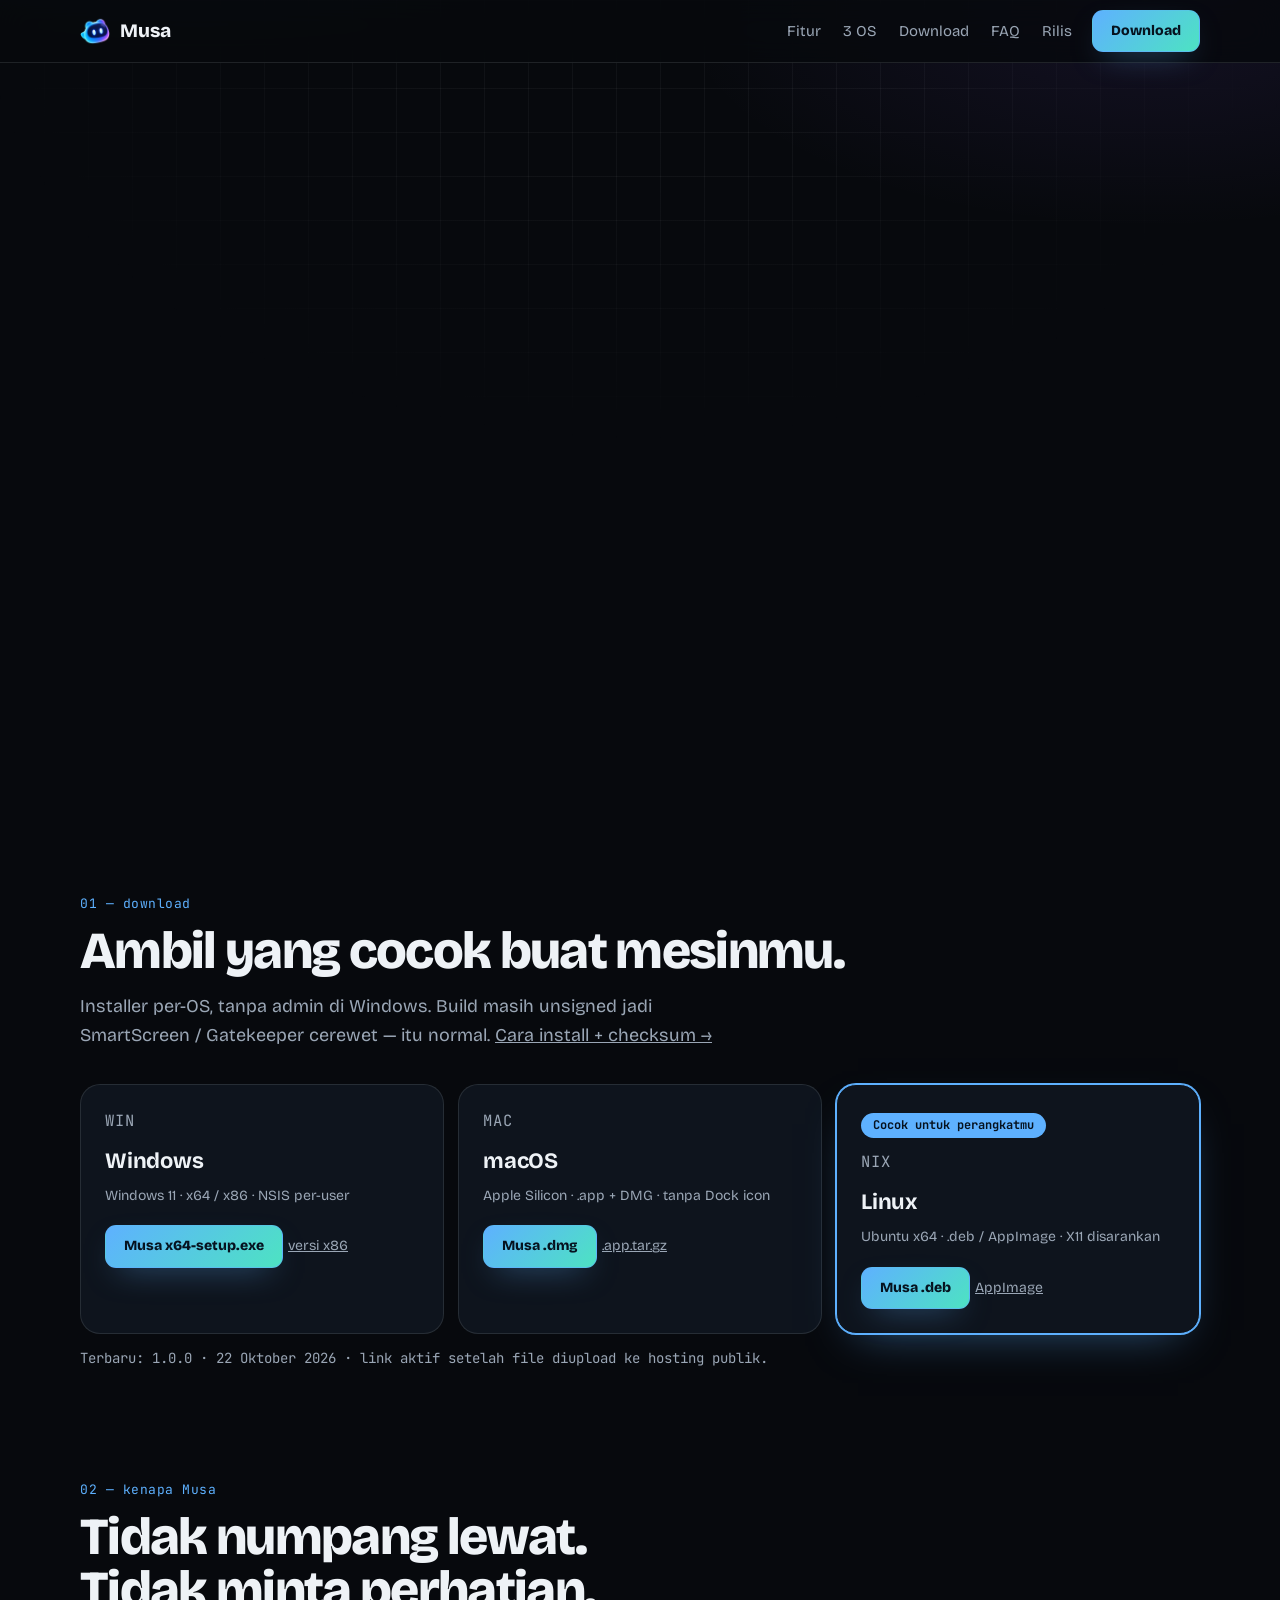
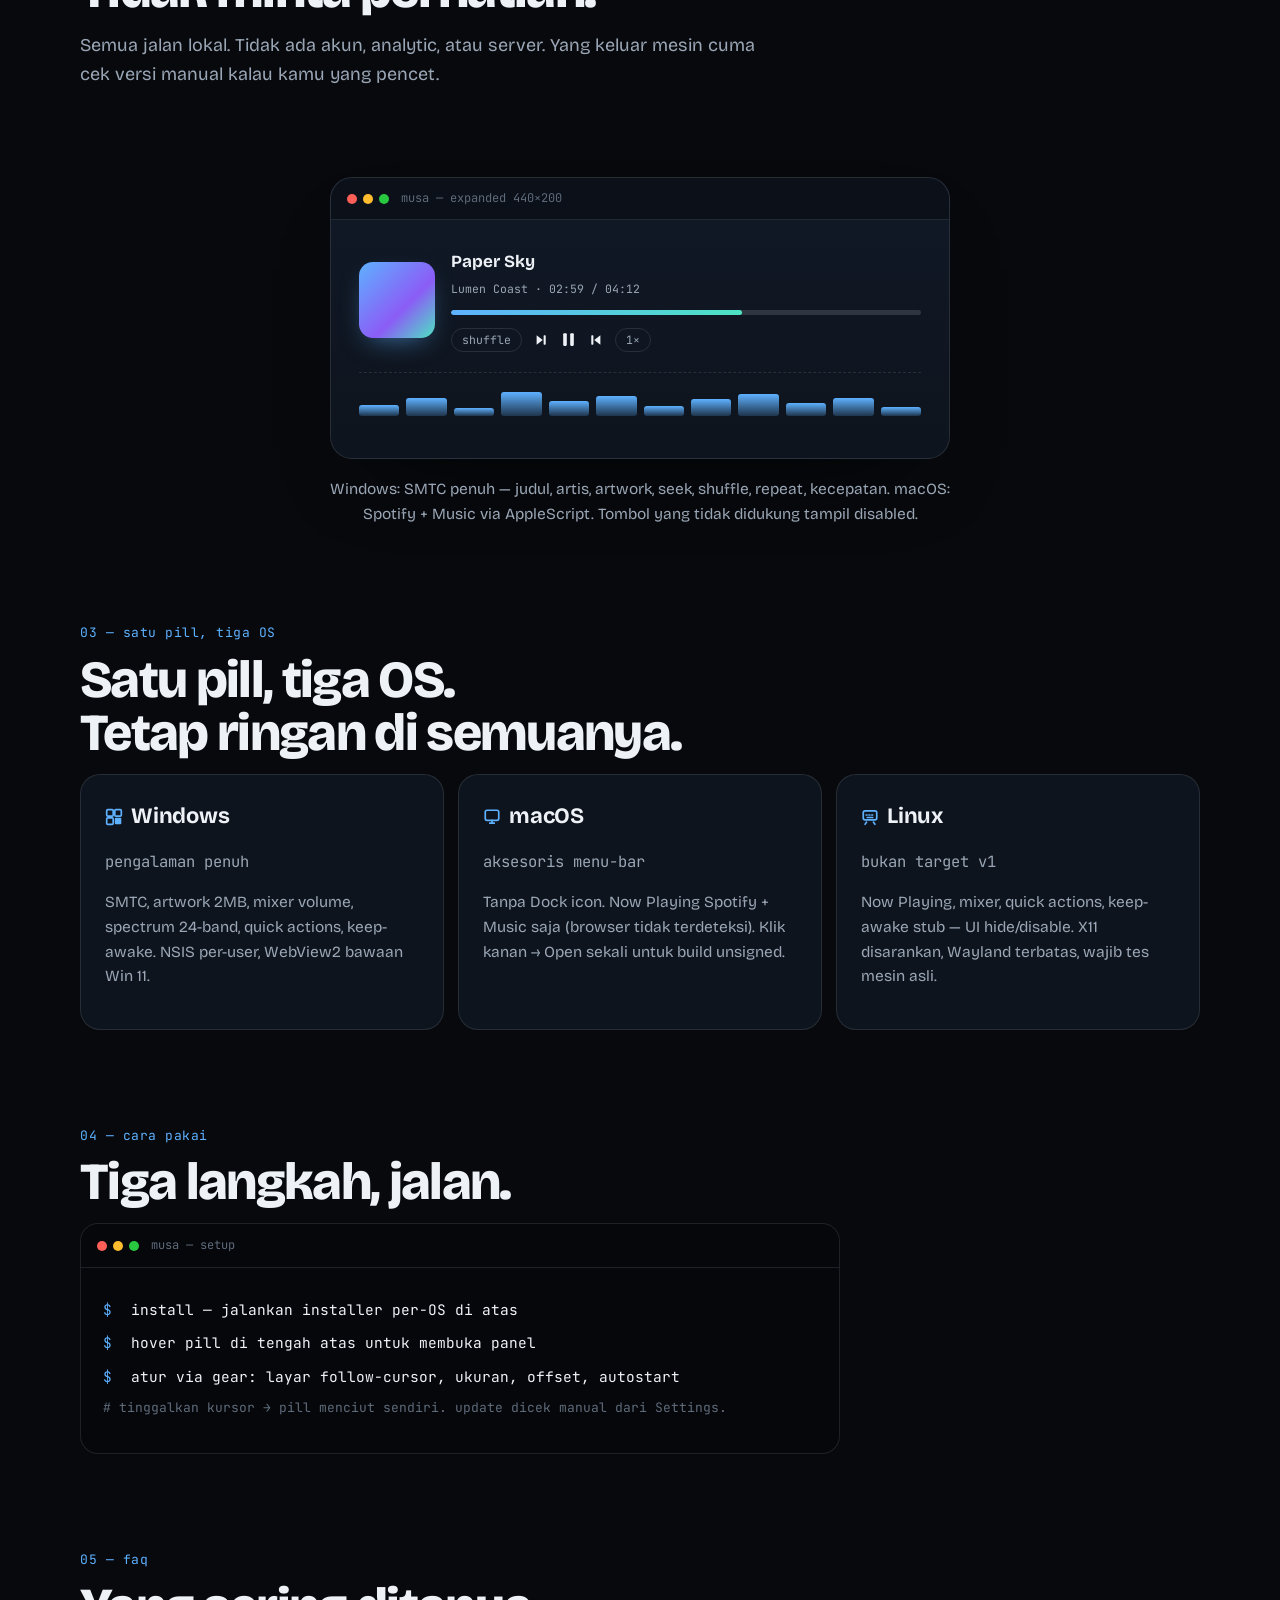
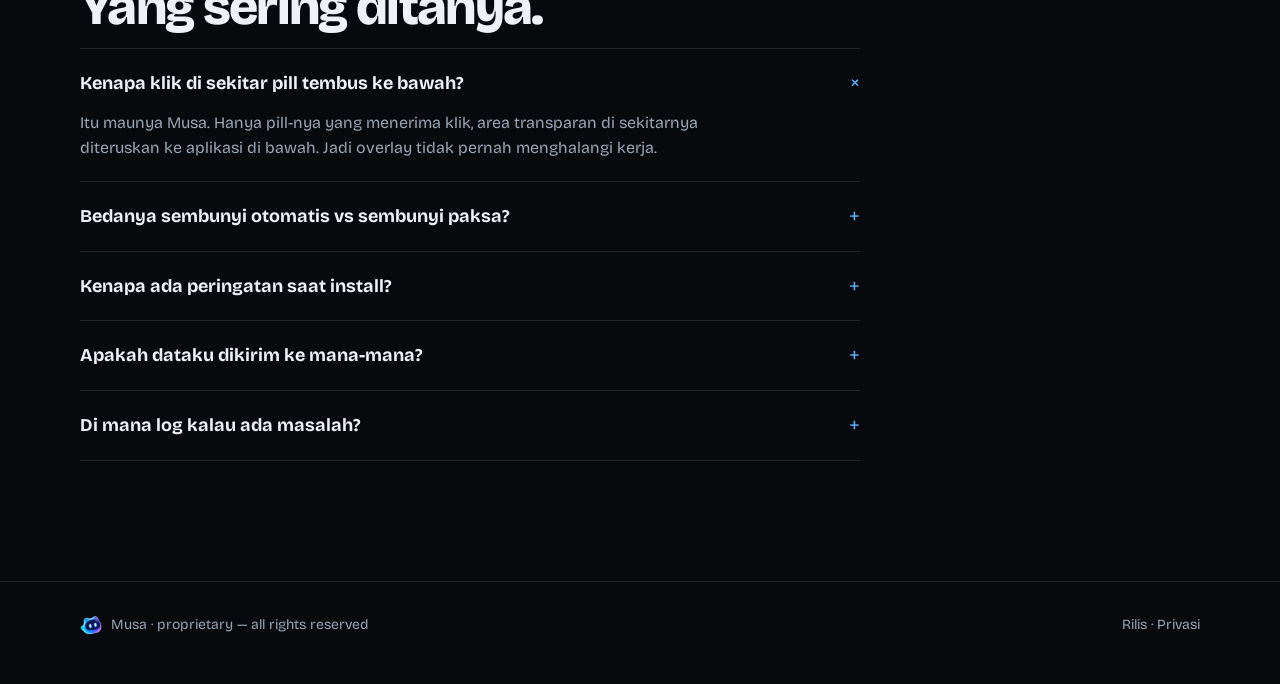
==== commit 5b8b7706: "Hook Dynamic Island + tab lirik + reveal dua arah + tombol ke atas + trust strip" ====
--- a/index.html
+++ b/index.html
@@ -3,19 +3,19 @@
 <head>
   <meta charset="utf-8" />
   <meta name="viewport" content="width=device-width, initial-scale=1" />
-  <title>Musa — Pill kecil yang tahu diri untuk desktop (Windows, macOS, Linux)</title>
+  <title>Musa — Dynamic Island untuk Desktop (Windows, macOS, Linux)</title>
   <meta name="description" content="Musa adalah pill kecil di atas layar: diam saat tidak dibutuhkan, mengembang saat hover, klik di luar pill tembus ke aplikasi. Untuk Windows 11, macOS ARM, dan Linux. Lokal, ringan, tanpa akun." />
   <link rel="canonical" href="https://musa.kacangan.net/" />
   <meta name="theme-color" content="#07090d" />
   <meta name="robots" content="index, follow" />
   <meta property="og:type" content="website" />
   <meta property="og:site_name" content="Musa" />
-  <meta property="og:title" content="Musa — Pill kecil yang tahu diri" />
+  <meta property="og:title" content="Musa — Dynamic Island untuk Desktop" />
   <meta property="og:description" content="Diam saat tidak dibutuhkan, mengembang saat hover. Klik tembus, 100% lokal. Windows 11 · macOS ARM · Ubuntu x64." />
   <meta property="og:url" content="https://musa.kacangan.net/" />
   <meta property="og:image" content="https://musa.kacangan.net/assets/og-image.png" />
   <meta name="twitter:card" content="summary_large_image" />
-  <meta name="twitter:title" content="Musa — Pill kecil yang tahu diri" />
+  <meta name="twitter:title" content="Musa — Dynamic Island untuk Desktop" />
   <meta name="twitter:description" content="Overlay pill: kecil, mengembang saat hover, click-through. Download Windows, macOS ARM, Linux." />
   <meta name="twitter:image" content="https://musa.kacangan.net/assets/og-image.png" />
   <link rel="preconnect" href="https://fonts.googleapis.com" />
@@ -43,7 +43,7 @@
 <body>
   <header class="nav">
     <div class="wrap nav-inner">
-      <a class="brand" href="index.html"><img src="assets/logo.png" alt="Logo Musa" width="30" height="30" /><span>Musa</span><code class="ver" id="ver-badge-nav">v1.0.0</code></a>
+      <a class="brand" href="index.html"><img src="assets/logo.png" alt="Logo Musa" width="30" height="30" /><span>Musa</span></a>
       <nav class="nav-links">
         <a href="#fitur">Fitur</a>
         <a href="#os">3 OS</a>
@@ -59,8 +59,8 @@
     <!-- Hero split: copy kiri, desktop mockup kanan -->
     <section class="hero wrap">
       <div class="hero-copy">
-        <p class="eyebrow"><span class="pulse"></span><span id="ver-badge">v1.0.0</span><span class="sep">·</span><span>100% lokal · tanpa akun</span></p>
-        <h1>Pill kecil<br />yang <em>tahu diri.</em></h1>
+        <p class="eyebrow"><span class="pulse"></span><span>Untuk Windows 11 · macOS ARM · Linux</span></p>
+        <h1>Dynamic Island<br />untuk Desktop, <em>yang tahu diri.</em></h1>
         <p class="lede">
           Musa nongkrong di tengah atas layar. Diam saat kamu kerja,
           mengembang saat di-hover — dan klik di luar pill selalu tembus
@@ -119,13 +119,13 @@
       </div>
     </section>
 
-    <!-- Strip OS -->
-    <section class="strip wrap" aria-label="Dukungan OS">
+    <!-- Strip trust -->
+    <section class="strip wrap" aria-label="Privasi">
       <div class="strip-inner mono">
-        <span>Windows 11</span><i>◆</i>
-        <span>macOS ARM</span><i>◆</i>
-        <span>Ubuntu x64</span><i>◆</i>
-        <span class="dim">satu pill, tiga rumah</span>
+        <span>Tanpa akun</span><i>◆</i>
+        <span>Tanpa analytic</span><i>◆</i>
+        <span>Data di perangkatmu</span><i>◆</i>
+        <a href="privasi/">Privasi →</a>
       </div>
     </section>
 
@@ -176,7 +176,7 @@
         <button class="tab" role="tab" id="tab-shelf" aria-controls="panel-shelf" aria-selected="false" tabindex="-1" data-desc="Drag file atau folder ke pill (maks 100, teks/URL 64KB, gambar 10MB), drag keluar ke chat atau email. Clipboard teks opsional, opt-in."><svg viewBox="0 0 16 16" width="13" height="13" aria-hidden="true"><path d="M2 5.5A1.5 1.5 0 0 1 3.5 4h3l1.5 2h4A1.5 1.5 0 0 1 13.5 7.5v4a1.5 1.5 0 0 1-1.5 1.5H3.5A1.5 1.5 0 0 1 2 11.5z" fill="none" stroke="currentColor" stroke-width="1.5" stroke-linejoin="round"/></svg>shelf</button>
         <button class="tab" role="tab" id="tab-stats" aria-controls="panel-stats" aria-selected="false" tabindex="-1" data-desc="CPU / RAM / baterai / unduh / unggah di pill ciut. Sampling native tiap 2 detik. Slot baterai kosong otomatis di PC tanpa baterai."><svg viewBox="0 0 16 16" width="13" height="13" aria-hidden="true"><path d="M2.5 13.5V8M6.5 13.5V5M10.5 13.5V9.5M14.5 13.5V3.5" stroke="currentColor" stroke-width="1.8" stroke-linecap="round"/></svg>stats</button>
         <button class="tab" role="tab" id="tab-gaya" aria-controls="panel-gaya" aria-selected="false" tabindex="-1" data-desc="Tiga gaya notch — Dynamic, Bulat, Poni — plus mode mata santai saat idle 60 detik. Ukuran compact / regular / large, opasitas 40–100%."><svg viewBox="0 0 16 16" width="13" height="13" aria-hidden="true"><rect x="1.5" y="5.5" width="8" height="5" rx="2.5" fill="none" stroke="currentColor" stroke-width="1.4"/><circle cx="12.5" cy="8" r="2.5" fill="none" stroke="currentColor" stroke-width="1.4"/></svg>gaya</button>
-        <button class="tab" role="tab" id="tab-mixer" aria-controls="panel-mixer" aria-selected="false" tabindex="-1" data-desc="Mixer volume per aplikasi + spectrum 24-band. Khusus Windows — di OS lain view-nya bilang terus terang tidak tersedia."><svg viewBox="0 0 16 16" width="13" height="13" aria-hidden="true"><path d="M3 5.5h10M3 8h10M3 10.5h10" stroke="currentColor" stroke-width="1.5" stroke-linecap="round"/><circle cx="6" cy="5.5" r="1.6" fill="var(--panel)" stroke="currentColor" stroke-width="1.5"/><circle cx="11" cy="8" r="1.6" fill="var(--panel)" stroke="currentColor" stroke-width="1.5"/><circle cx="7.5" cy="10.5" r="1.6" fill="var(--panel)" stroke="currentColor" stroke-width="1.5"/></svg>mixer</button>
+        <button class="tab" role="tab" id="tab-mixer" aria-controls="panel-mixer" aria-selected="false" tabindex="-1" data-desc="Mixer volume per aplikasi + spectrum 24-band. Khusus Windows — di OS lain view-nya bilang terus terang tidak tersedia."><svg viewBox="0 0 16 16" width="13" height="13" aria-hidden="true"><path d="M3 5.5h10M3 8h10M3 10.5h10" stroke="currentColor" stroke-width="1.5" stroke-linecap="round"/><circle cx="6" cy="5.5" r="1.6" class="knob" stroke="currentColor" stroke-width="1.5"/><circle cx="11" cy="8" r="1.6" class="knob" stroke="currentColor" stroke-width="1.5"/><circle cx="7.5" cy="10.5" r="1.6" class="knob" stroke="currentColor" stroke-width="1.5"/></svg>mixer</button>
         <button class="tab" role="tab" id="tab-aksi" aria-controls="panel-aksi" aria-selected="false" tabindex="-1" data-desc="Dua tombol saja: Task Manager dan kunci layar. Keep-awake sesi menahan system sleep, selalu mati tiap launch. Tray: Autohide / Force hide / Force show / Settings / Start at login / Quit."><svg viewBox="0 0 16 16" width="13" height="13" aria-hidden="true"><path d="M9 1.5L3.5 9H8l-1 5.5L12.5 7H8z" fill="none" stroke="currentColor" stroke-width="1.5" stroke-linejoin="round"/></svg>aksi</button>
       </div>
 
@@ -226,8 +226,8 @@
 
         <div class="panel" id="panel-stats" role="tabpanel" aria-labelledby="tab-stats" hidden aria-hidden="true">
           <div class="pv-slots">
-            <span class="pv-slot"><svg viewBox="0 0 30 30" width="34" height="34"><circle cx="15" cy="15" r="12" fill="none" stroke="rgba(238,242,246,.15)" stroke-width="3.5"/><circle cx="15" cy="15" r="12" fill="none" stroke="var(--brand)" stroke-width="3.5" stroke-linecap="round" stroke-dasharray="6 75.4" transform="rotate(-90 15 15)"/></svg><span><strong class="mono">8%</strong><span class="mono">CPU</span></span></span>
-            <span class="pv-slot"><svg viewBox="0 0 30 30" width="34" height="34"><circle cx="15" cy="15" r="12" fill="none" stroke="rgba(238,242,246,.15)" stroke-width="3.5"/><circle cx="15" cy="15" r="12" fill="none" stroke="var(--acc2)" stroke-width="3.5" stroke-linecap="round" stroke-dasharray="31 75.4" transform="rotate(-90 15 15)"/></svg><span><strong class="mono">41%</strong><span class="mono">RAM</span></span></span>
+            <span class="pv-slot"><svg viewBox="0 0 30 30" width="34" height="34"><circle cx="15" cy="15" r="12" fill="none" stroke="rgba(238,242,246,.15)" stroke-width="3.5"/><circle cx="15" cy="15" r="12" fill="none" class="ring-a" stroke-width="3.5" stroke-linecap="round" stroke-dasharray="6 75.4" transform="rotate(-90 15 15)"/></svg><span><strong class="mono">8%</strong><span class="mono">CPU</span></span></span>
+            <span class="pv-slot"><svg viewBox="0 0 30 30" width="34" height="34"><circle cx="15" cy="15" r="12" fill="none" stroke="rgba(238,242,246,.15)" stroke-width="3.5"/><circle cx="15" cy="15" r="12" fill="none" class="ring-b" stroke-width="3.5" stroke-linecap="round" stroke-dasharray="31 75.4" transform="rotate(-90 15 15)"/></svg><span><strong class="mono">41%</strong><span class="mono">RAM</span></span></span>
             <span class="pv-slot"><span class="mono pv-net">↓ 1.2 MB/s<br />↑ 240 KB/s</span></span>
           </div>
           <p class="mono pv-sub">sampling native tiap 2 detik</p>
@@ -333,6 +333,11 @@
     </div>
   </footer>
 
+  <button class="to-top" id="to-top" aria-label="Kembali ke atas" tabindex="-1">
+    <svg viewBox="0 0 36 36" width="52" height="52" aria-hidden="true"><circle cx="18" cy="18" r="15.5" fill="none" stroke="rgba(238,242,246,.15)" stroke-width="3"/><circle id="to-top-ring" cx="18" cy="18" r="15.5" fill="none" stroke-width="3" stroke-linecap="round" stroke-dasharray="97.4" stroke-dashoffset="97.4" transform="rotate(-90 18 18)"/></svg>
+    <svg class="to-top-arrow" viewBox="0 0 16 16" width="15" height="15" aria-hidden="true"><path d="M8 13V3M3.5 7.5L8 3l4.5 4.5" fill="none" stroke="currentColor" stroke-width="1.8" stroke-linecap="round" stroke-linejoin="round"/></svg>
+  </button>
+
   <script src="app.js"></script>
 </body>
 </html>
--- a/styles.css
+++ b/styles.css
@@ -46,11 +46,12 @@
   position: sticky; top: 0; z-index: 50;
   background: rgba(7, 9, 13, 0.82); backdrop-filter: blur(14px);
   border-bottom: 1px solid var(--line);
-}
+  transition: transform 0.32s var(--spring);
+}
+.nav-hidden { transform: translateY(-100%); }
 .nav-inner { display: flex; align-items: center; gap: 20px; height: 62px; }
 .brand { display: flex; align-items: center; gap: 10px; text-decoration: none; font-weight: 800; font-size: 19px; margin-right: auto; }
 .brand img { width: 30px; height: 30px; display: block; object-fit: contain; }
-.brand .ver { font-family: var(--mono); font-size: 11px; font-weight: 600; color: var(--brand-ink); background: var(--brand); border-radius: 999px; padding: 2px 9px; }
 .nav-links { display: flex; gap: 22px; font-size: 15px; }
 .nav-links a { text-decoration: none; color: var(--mist); }
 .nav-links a:hover { color: var(--ink); }
@@ -129,6 +130,8 @@
 .strip { padding: 34px 0 0; }
 .strip-inner { display: flex; align-items: center; justify-content: center; flex-wrap: wrap; gap: 14px; font-size: 13px; color: var(--mist); border: 1px solid var(--line); background: rgba(14,20,29,0.6); border-radius: 999px; padding: 11px 22px; }
 .strip-inner i { color: var(--brand); font-style: normal; font-size: 9px; }
+.strip-inner a { color: var(--brand); text-decoration: none; }
+.strip-inner a:hover { text-decoration: underline; }
 .strip-inner .dim { color: var(--dim); }
 
 /* Section */
@@ -236,6 +239,10 @@
 .pill-play { color: #000; }
 .pill-play svg { display: block; }
 
+/* Reveal antar section */
+.rv { opacity: 0; transform: translateY(26px); transition: opacity 0.7s ease, transform 0.7s var(--spring); will-change: opacity, transform; }
+.rv.in { opacity: 1; transform: none; }
+
 /* OS grid */
 .os-grid { display: grid; grid-template-columns: repeat(3, 1fr); gap: 14px; }
 
@@ -277,6 +284,26 @@
 footer a { text-decoration: none; }
 footer a:hover { color: var(--brand); }
 
+/* Tombol kembali ke atas + ring progress */
+.to-top {
+  position: fixed; right: 22px; bottom: 22px; z-index: 55;
+  width: 52px; height: 52px; border-radius: 50%; padding: 0;
+  border: 1px solid var(--line); background: rgba(14, 20, 29, 0.9);
+  backdrop-filter: blur(10px); color: var(--ink); cursor: pointer;
+  display: grid; place-items: center;
+  transform: scale(0.4); opacity: 0; pointer-events: none;
+  transition: transform 0.35s var(--spring), opacity 0.25s, color 0.2s, border-color 0.2s;
+  box-shadow: 0 16px 40px -12px rgba(0, 0, 0, 0.8);
+}
+.to-top.show { transform: none; opacity: 1; pointer-events: auto; }
+.to-top:hover { border-color: var(--brand); color: var(--brand); }
+.to-top svg { grid-area: 1 / 1; }
+.to-top-arrow { position: relative; }
+#to-top-ring { stroke: var(--brand); transition: stroke-dashoffset 0.12s linear; }
+.ring-a { stroke: var(--brand); }
+.ring-b { stroke: var(--acc2); }
+.tab .knob { fill: var(--panel); }
+
 @media (max-width: 920px) {
   .hero { grid-template-columns: 1fr; gap: 36px; padding-top: 56px; }
   .os-grid { grid-template-columns: 1fr; }
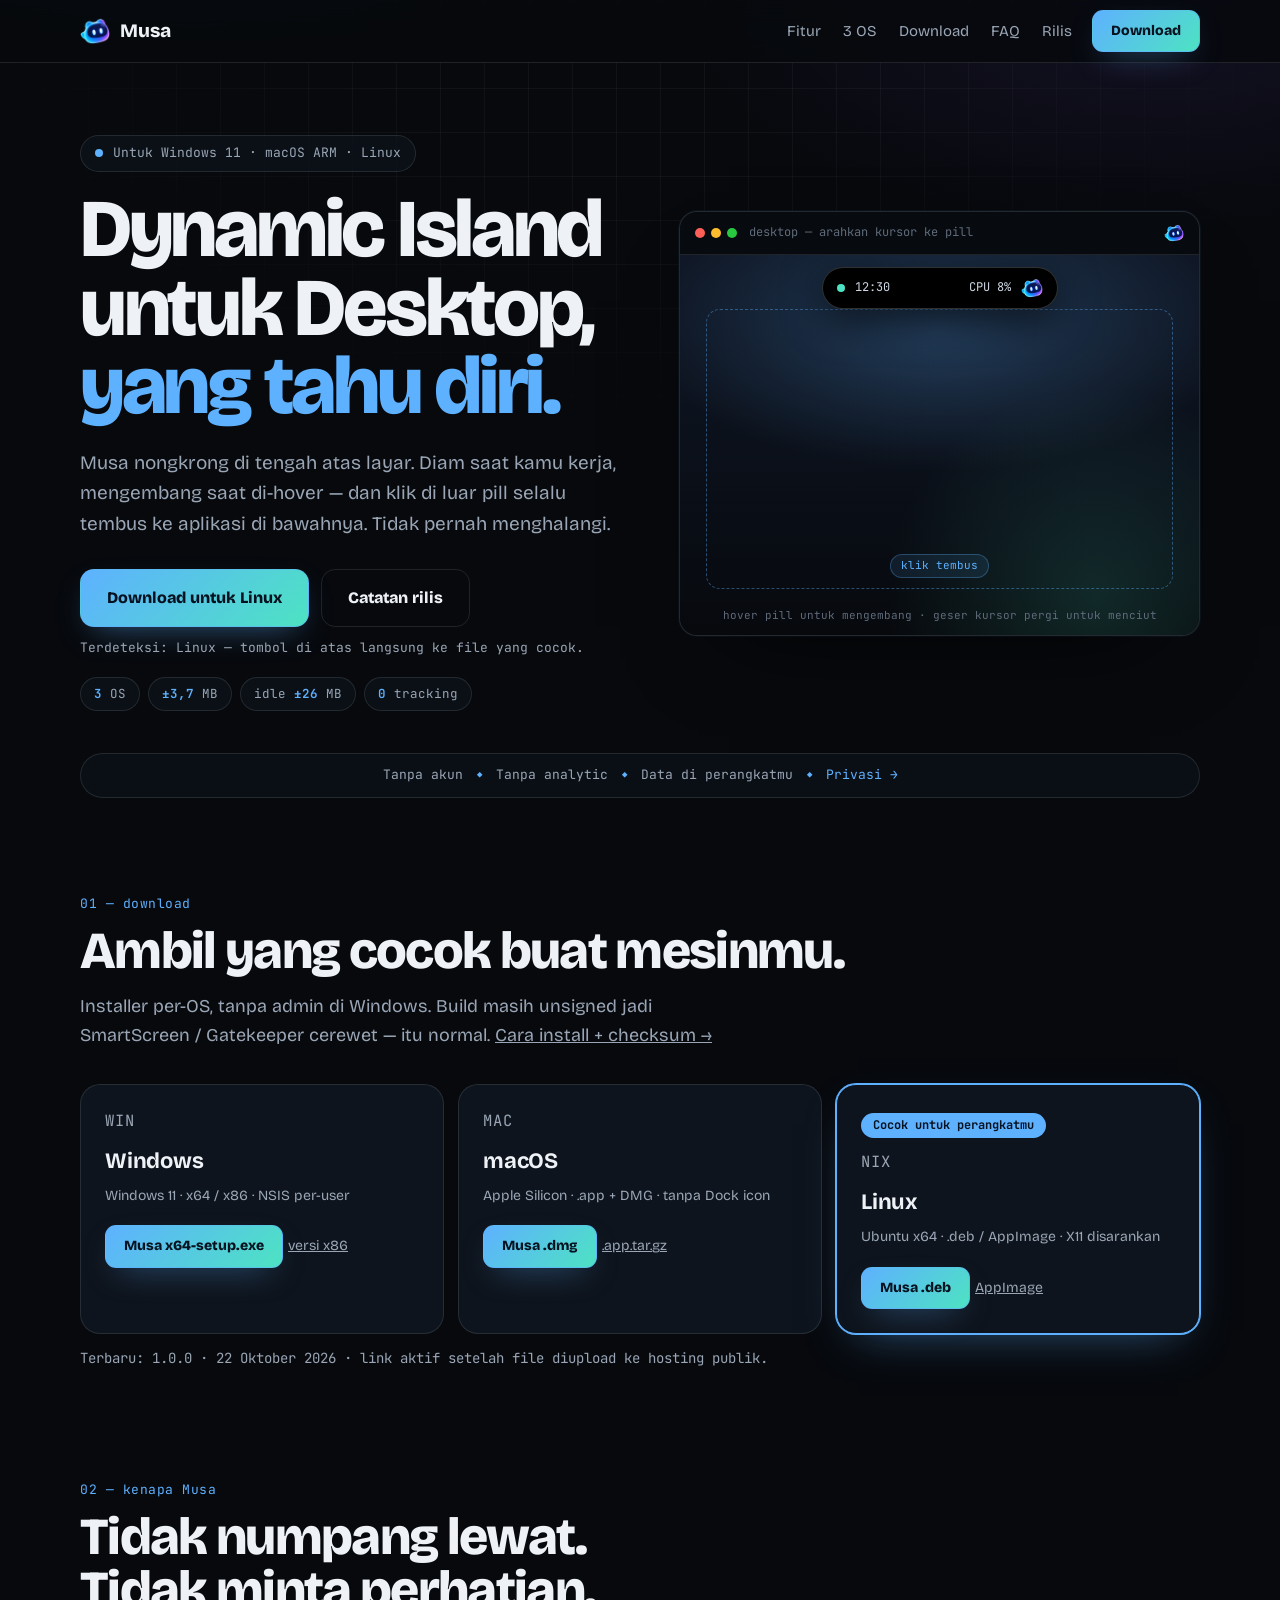
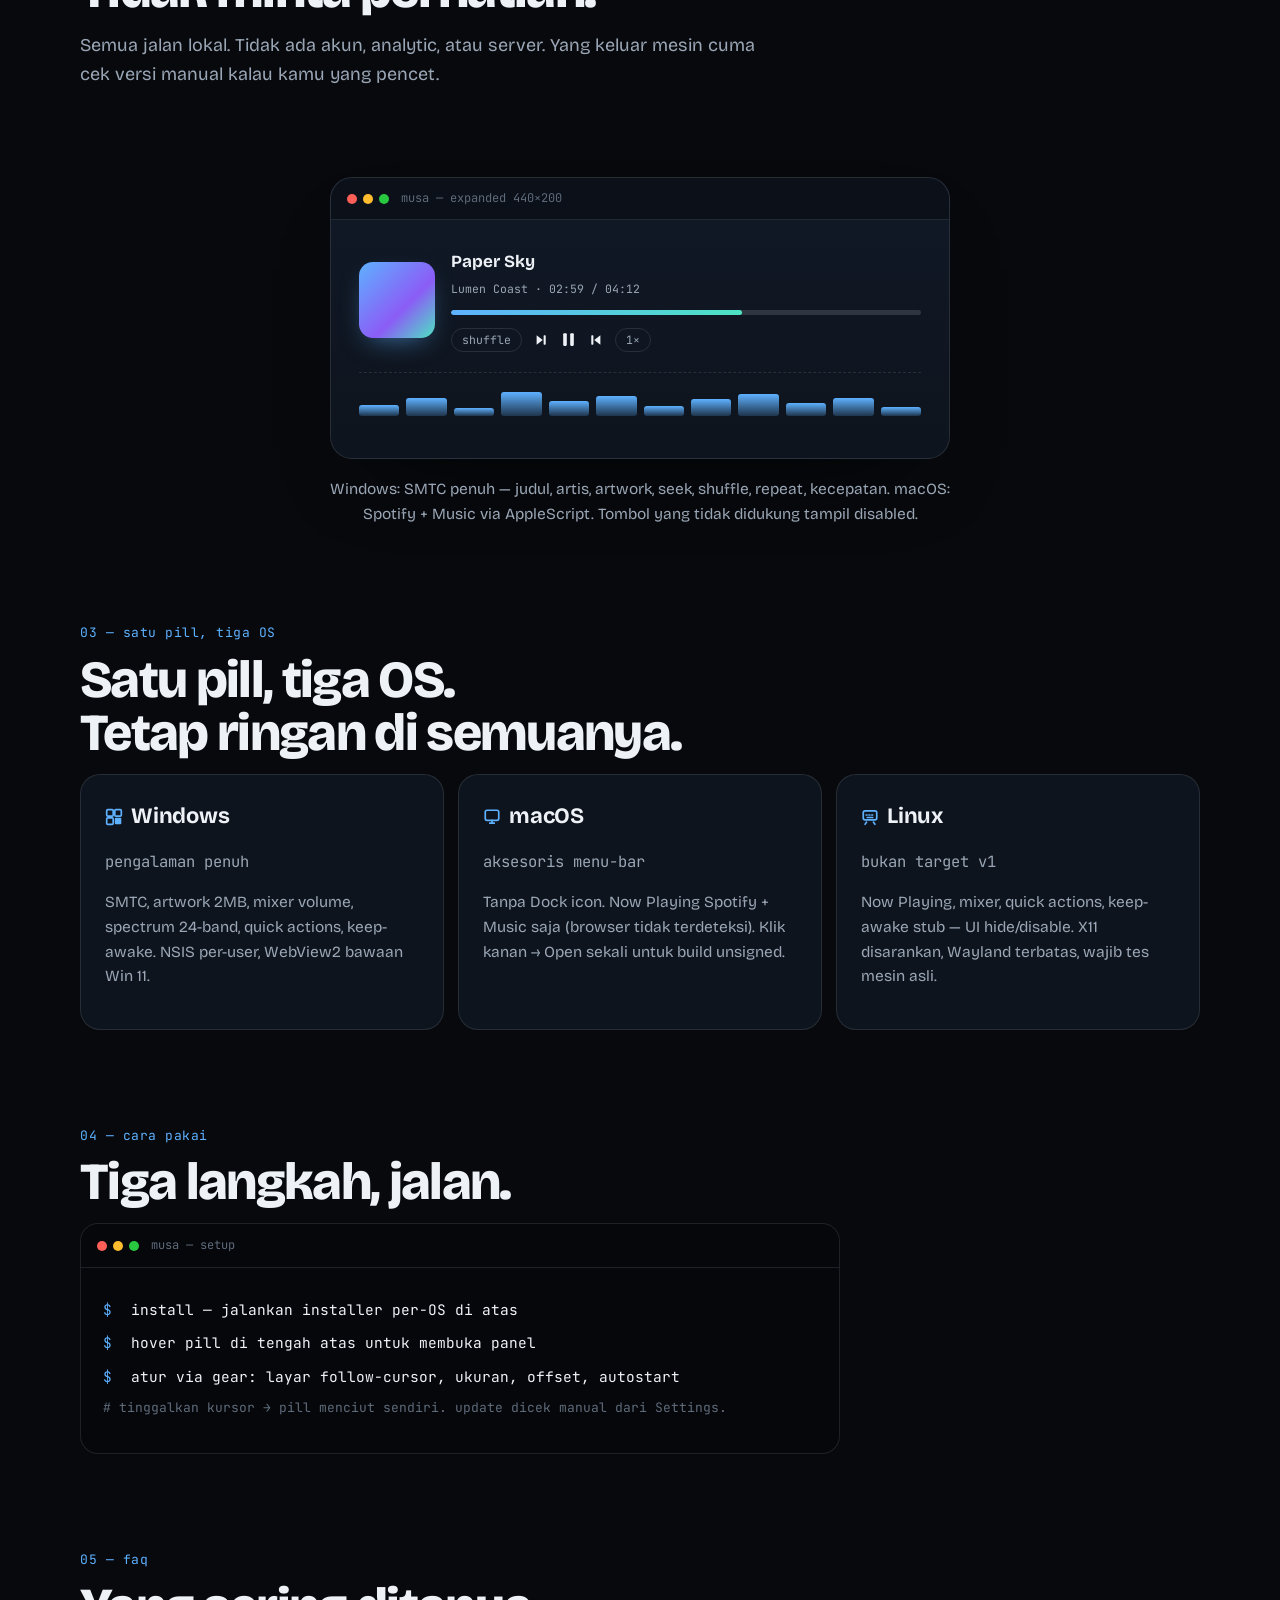
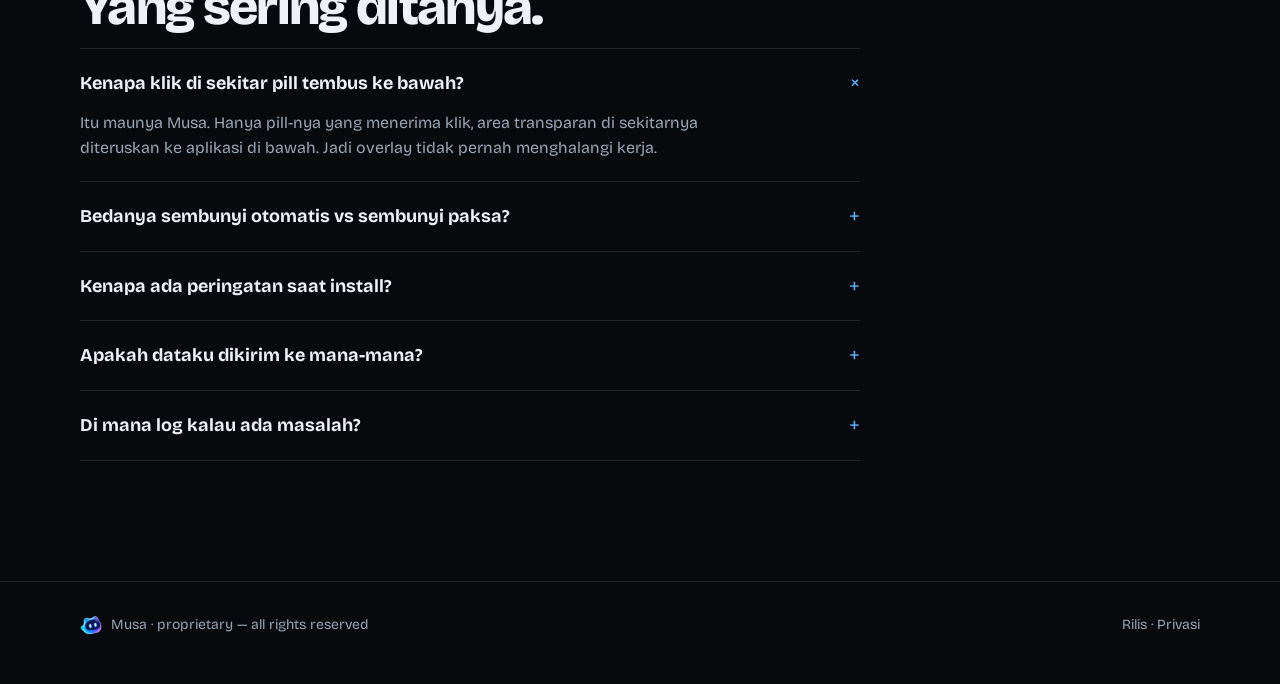
==== commit 819a18f6: "Tab hidrasi + eye-break + reveal antar section" ====
--- a/index.html
+++ b/index.html
@@ -178,6 +178,8 @@
         <button class="tab" role="tab" id="tab-gaya" aria-controls="panel-gaya" aria-selected="false" tabindex="-1" data-desc="Tiga gaya notch — Dynamic, Bulat, Poni — plus mode mata santai saat idle 60 detik. Ukuran compact / regular / large, opasitas 40–100%."><svg viewBox="0 0 16 16" width="13" height="13" aria-hidden="true"><rect x="1.5" y="5.5" width="8" height="5" rx="2.5" fill="none" stroke="currentColor" stroke-width="1.4"/><circle cx="12.5" cy="8" r="2.5" fill="none" stroke="currentColor" stroke-width="1.4"/></svg>gaya</button>
         <button class="tab" role="tab" id="tab-mixer" aria-controls="panel-mixer" aria-selected="false" tabindex="-1" data-desc="Mixer volume per aplikasi + spectrum 24-band. Khusus Windows — di OS lain view-nya bilang terus terang tidak tersedia."><svg viewBox="0 0 16 16" width="13" height="13" aria-hidden="true"><path d="M3 5.5h10M3 8h10M3 10.5h10" stroke="currentColor" stroke-width="1.5" stroke-linecap="round"/><circle cx="6" cy="5.5" r="1.6" class="knob" stroke="currentColor" stroke-width="1.5"/><circle cx="11" cy="8" r="1.6" class="knob" stroke="currentColor" stroke-width="1.5"/><circle cx="7.5" cy="10.5" r="1.6" class="knob" stroke="currentColor" stroke-width="1.5"/></svg>mixer</button>
         <button class="tab" role="tab" id="tab-aksi" aria-controls="panel-aksi" aria-selected="false" tabindex="-1" data-desc="Dua tombol saja: Task Manager dan kunci layar. Keep-awake sesi menahan system sleep, selalu mati tiap launch. Tray: Autohide / Force hide / Force show / Settings / Start at login / Quit."><svg viewBox="0 0 16 16" width="13" height="13" aria-hidden="true"><path d="M9 1.5L3.5 9H8l-1 5.5L12.5 7H8z" fill="none" stroke="currentColor" stroke-width="1.5" stroke-linejoin="round"/></svg>aksi</button>
+        <button class="tab" role="tab" id="tab-hidrasi" aria-controls="panel-hidrasi" aria-selected="false" tabindex="-1" data-desc="Pengingat minum: target 2000ml (1000–4000), catat +250/+500 per teguk, streak mingguan. Pill nempel ngingetin sampai notch dibuka."><svg viewBox="0 0 16 16" width="13" height="13" aria-hidden="true"><path d="M8 1.8C8 1.8 3.5 7 3.5 10a4.5 4.5 0 0 0 9 0C12.5 7 8 1.8 8 1.8z" fill="none" stroke="currentColor" stroke-width="1.5" stroke-linejoin="round"/></svg>hidrasi</button>
+        <button class="tab" role="tab" id="tab-eyebreak" aria-controls="panel-eyebreak" aria-selected="false" tabindex="-1" data-desc="Aturan 20-20-20: tiap 20 menit pill ngingetin lihat sejauh 20 kaki selama 20 detik. Sticky sampai notch dibuka, tanpa notifikasi OS."><svg viewBox="0 0 16 16" width="13" height="13" aria-hidden="true"><path d="M1.5 8S4 3.8 8 3.8 14.5 8 14.5 8 12 12.2 8 12.2 1.5 8 1.5 8z" fill="none" stroke="currentColor" stroke-width="1.5" stroke-linejoin="round"/><circle cx="8" cy="8" r="2.2" fill="none" stroke="currentColor" stroke-width="1.5"/></svg>eye-break</button>
       </div>
 
       <div class="stage" aria-live="polite">
@@ -257,6 +259,20 @@
           </div>
           <p class="mono pv-sub">tray + <kbd>Ctrl+Shift+M</kbd> sebagai jalur darurat</p>
         </div>
+
+        <div class="panel" id="panel-hidrasi" role="tabpanel" aria-labelledby="tab-hidrasi" hidden aria-hidden="true">
+          <p class="mono pv-water"><strong>1500</strong> / 2000 ml</p>
+          <span class="pv-seek"><i style="width:75%"></i></span>
+          <div class="pv-presets mono" aria-hidden="true"><span>+250</span><span>+500</span><span class="ghost">reset hari</span></div>
+          <div class="pv-streak" aria-hidden="true"><i class="on"></i><i class="on"></i><i class="on"></i><i class="on"></i><i class="on"></i><i></i><i></i></div>
+          <p class="mono pv-sub">streak 5 hari · diingetin tiap 60 mnt sampai dibuka</p>
+        </div>
+
+        <div class="panel" id="panel-eyebreak" role="tabpanel" aria-labelledby="tab-eyebreak" hidden aria-hidden="true">
+          <p class="mono pv-eye">20-20-20</p>
+          <p class="pv-eyeline">Lihat sejauh 20 kaki, selama 20 detik.</p>
+          <p class="mono pv-sub">tiap 20 mnt · sticky di pill, tanpa notifikasi OS</p>
+        </div>
       </div>
       <p class="feat-desc" id="feat-desc">Windows: SMTC penuh — judul, artis, artwork, seek, shuffle, repeat, kecepatan. macOS: Spotify + Music via AppleScript. Tombol yang tidak didukung tampil disabled.</p>
     </section>
--- a/styles.css
+++ b/styles.css
@@ -228,6 +228,14 @@
 .pv-mixrow .mono { margin-left: auto; font-size: 12px; color: var(--mist); }
 .pv-vol { flex: 1; height: 5px; border-radius: 999px; background: rgba(238,242,246,0.14); overflow: hidden; }
 .pv-vol i { display: block; height: 100%; background: linear-gradient(90deg, var(--brand), var(--acc2)); border-radius: inherit; }
+/* preview: hidrasi + eye-break */
+.pv-water { text-align: center; font-size: 15px; color: var(--mist); margin: 8px 0 12px; }
+.pv-water strong { font-size: 40px; color: var(--ink); letter-spacing: -0.02em; }
+.pv-streak { display: flex; justify-content: center; gap: 8px; margin-top: 18px; }
+.pv-streak i { width: 10px; height: 10px; border-radius: 50%; background: rgba(238,242,246,0.15); }
+.pv-streak .on { background: var(--acc2); box-shadow: 0 0 8px rgba(77,227,194,0.6); }
+.pv-eye { text-align: center; font-size: 52px; font-weight: 600; letter-spacing: -0.02em; margin: 8px 0 0; color: var(--ink); }
+.pv-eyeline { text-align: center; color: var(--mist); font-size: 16px; margin: 8px 0 0; }
 /* preview: aksi */
 .pv-actions { display: flex; gap: 10px; flex-wrap: wrap; }
 .pv-act { flex: 1 1 150px; display: inline-flex; gap: 9px; align-items: center; justify-content: center; border: 1px solid var(--line); border-radius: 14px; padding: 14px 10px; font-size: 14px; color: var(--ink); }
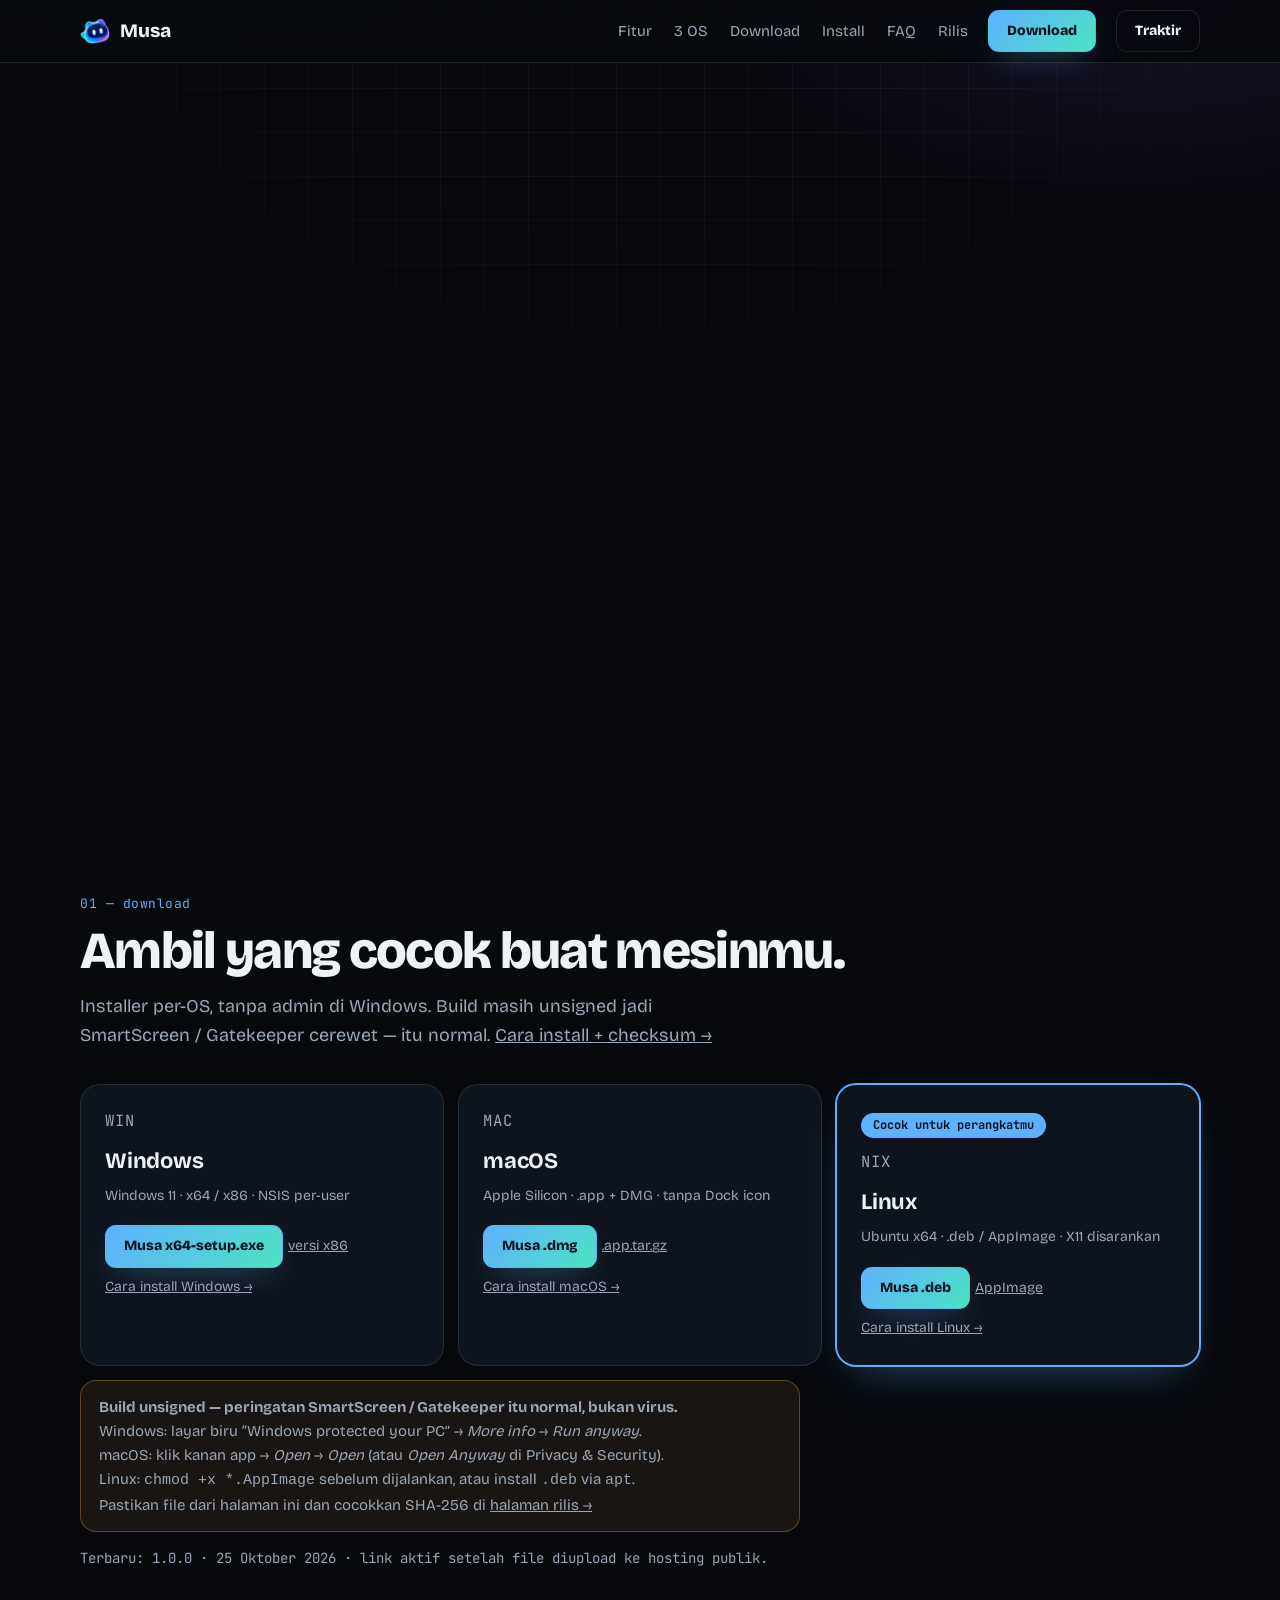
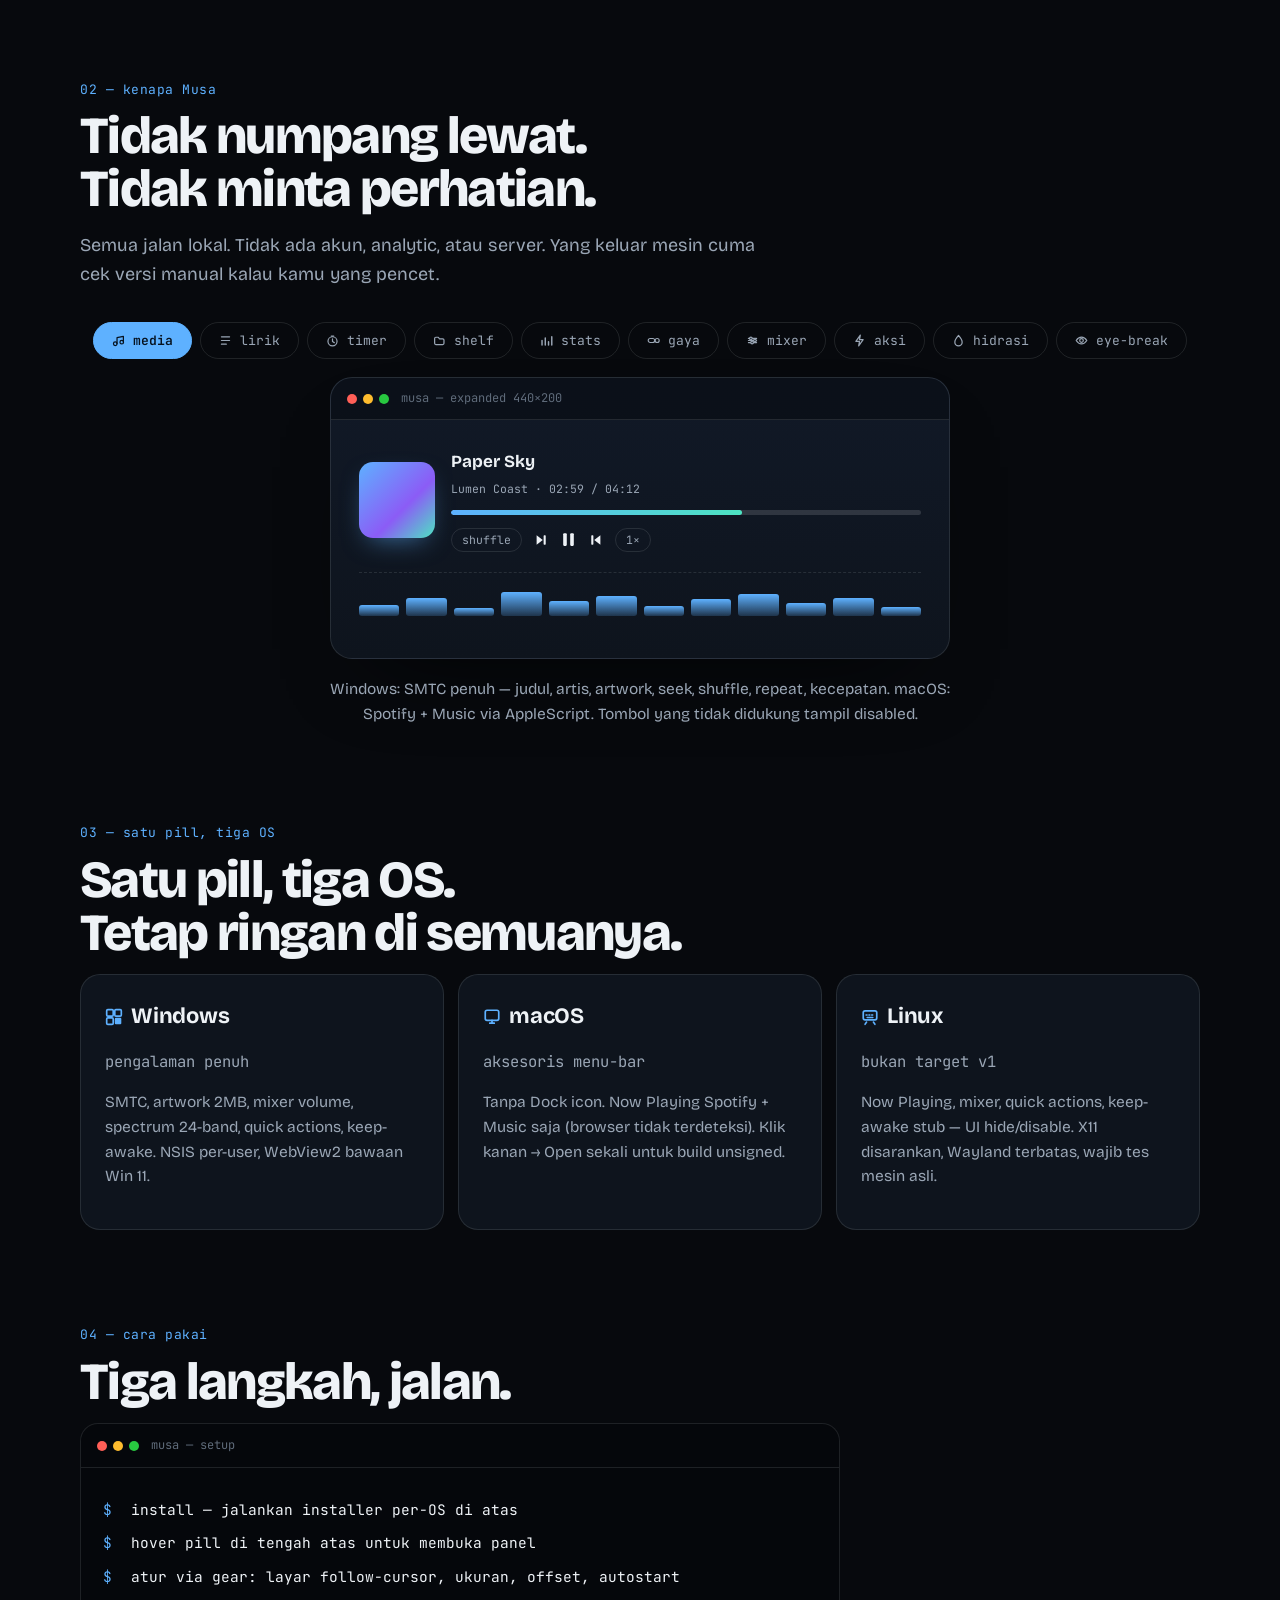
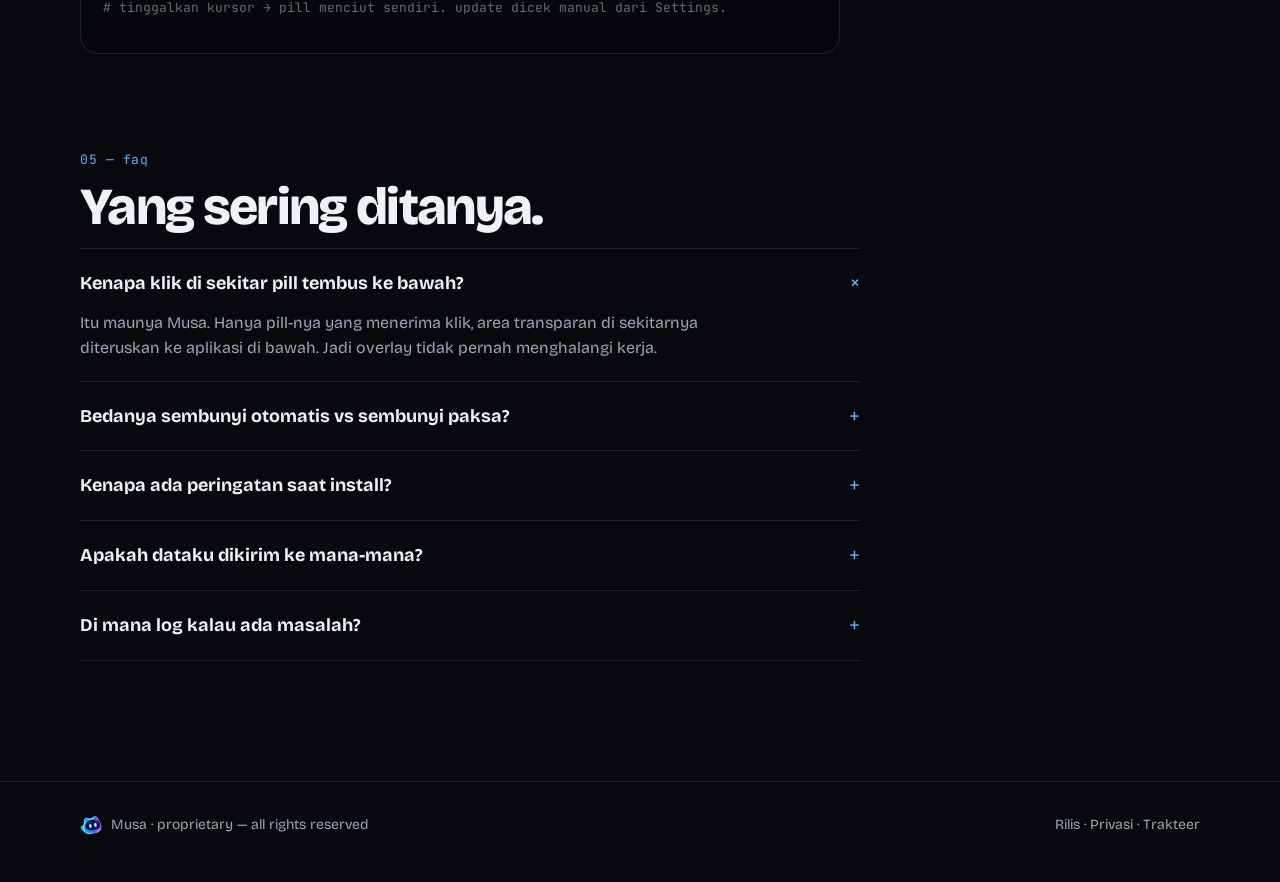
==== commit 853f1265: "Halaman install + FAQ, rilis via GitHub, tombol Trakteer - releases.json: file rilis pindah ke GitHu" ====
--- a/index.html
+++ b/index.html
@@ -48,10 +48,12 @@
         <a href="#fitur">Fitur</a>
         <a href="#os">3 OS</a>
         <a href="#download">Download</a>
+        <a href="install/">Install</a>
         <a href="#faq">FAQ</a>
         <a href="rilis/">Rilis</a>
       </nav>
       <a class="btn btn-small" href="#download">Download</a>
+      <a class="btn btn-small btn-ghost" href="https://trakteer.id/codewithalfi" target="_blank" rel="noopener">Traktir</a>
     </div>
   </header>
 
@@ -68,7 +70,7 @@
         </p>
         <div class="cta-row">
           <a class="btn" id="cta-primary" href="#download">Download untuk Windows</a>
-          <a class="btn btn-ghost" href="rilis/">Catatan rilis</a>
+          <a class="btn btn-ghost" href="https://trakteer.id/codewithalfi" target="_blank" rel="noopener">Traktir via Trakteer</a>
         </div>
         <p class="meta mono" id="os-hint"></p>
         <div class="chips" aria-label="Ringkas spesifikasi">
@@ -144,23 +146,31 @@
           <h3>Windows</h3>
           <p class="os">Windows 11 · x64 / x86 · NSIS per-user</p>
           <a class="btn btn-small" data-asset="x64-setup" href="#">Musa x64-setup.exe</a>
-          <a class="link" data-asset="x86-setup" href="#">versi x86</a>
+          <a class="link" data-asset="x86-setup" href="#">versi x86</a><br />
+          <a class="link" href="install/#windows">Cara install Windows →</a>
         </article>
         <article class="card dl" data-os-card="macos">
           <p class="mono card-no">MAC</p>
           <h3>macOS</h3>
           <p class="os">Apple Silicon · .app + DMG · tanpa Dock icon</p>
           <a class="btn btn-small" data-asset="dmg" href="#">Musa .dmg</a>
-          <a class="link" data-asset="app-targz" href="#">.app.tar.gz</a>
+          <a class="link" data-asset="app-targz" href="#">.app.tar.gz</a><br />
+          <a class="link" href="install/#macos">Cara install macOS →</a>
         </article>
         <article class="card dl" data-os-card="linux">
           <p class="mono card-no">NIX</p>
           <h3>Linux</h3>
           <p class="os">Ubuntu x64 · .deb / AppImage · X11 disarankan</p>
           <a class="btn btn-small" data-asset="deb" href="#">Musa .deb</a>
-          <a class="link" data-asset="appimage" href="#">AppImage</a>
-        </article>
-      </div>
+          <a class="link" data-asset="appimage" href="#">AppImage</a><br />
+          <a class="link" href="install/#linux">Cara install Linux →</a>
+        </article>
+      </div>
+      <p class="warn"><strong>Build unsigned — peringatan SmartScreen / Gatekeeper itu normal, bukan virus.</strong><br />
+      Windows: layar biru &ldquo;Windows protected your PC&rdquo; &rarr; <em>More info</em> &rarr; <em>Run anyway</em>.<br />
+      macOS: klik kanan app &rarr; <em>Open</em> &rarr; <em>Open</em> (atau <em>Open Anyway</em> di Privacy &amp; Security).<br />
+      Linux: <code>chmod +x *.AppImage</code> sebelum dijalankan, atau install <code>.deb</code> via <code>apt</code>.<br />
+      Pastikan file dari halaman ini dan cocokkan SHA-256 di <a href="rilis/">halaman rilis &rarr;</a></p>
       <p class="meta mono" id="dl-meta">Terbaru: v1.0.0</p>
     </section>
 
@@ -345,7 +355,7 @@
   <footer>
     <div class="wrap foot">
       <span class="foot-brand"><img src="assets/logo.png" alt="" width="22" height="22" />Musa · proprietary — all rights reserved</span>
-      <span><a href="rilis/">Rilis</a> · <a href="privasi/">Privasi</a></span>
+      <span><a href="rilis/">Rilis</a> · <a href="privasi/">Privasi</a> · <a href="https://trakteer.id/codewithalfi" target="_blank" rel="noopener">Trakteer</a></span>
     </div>
   </footer>
 
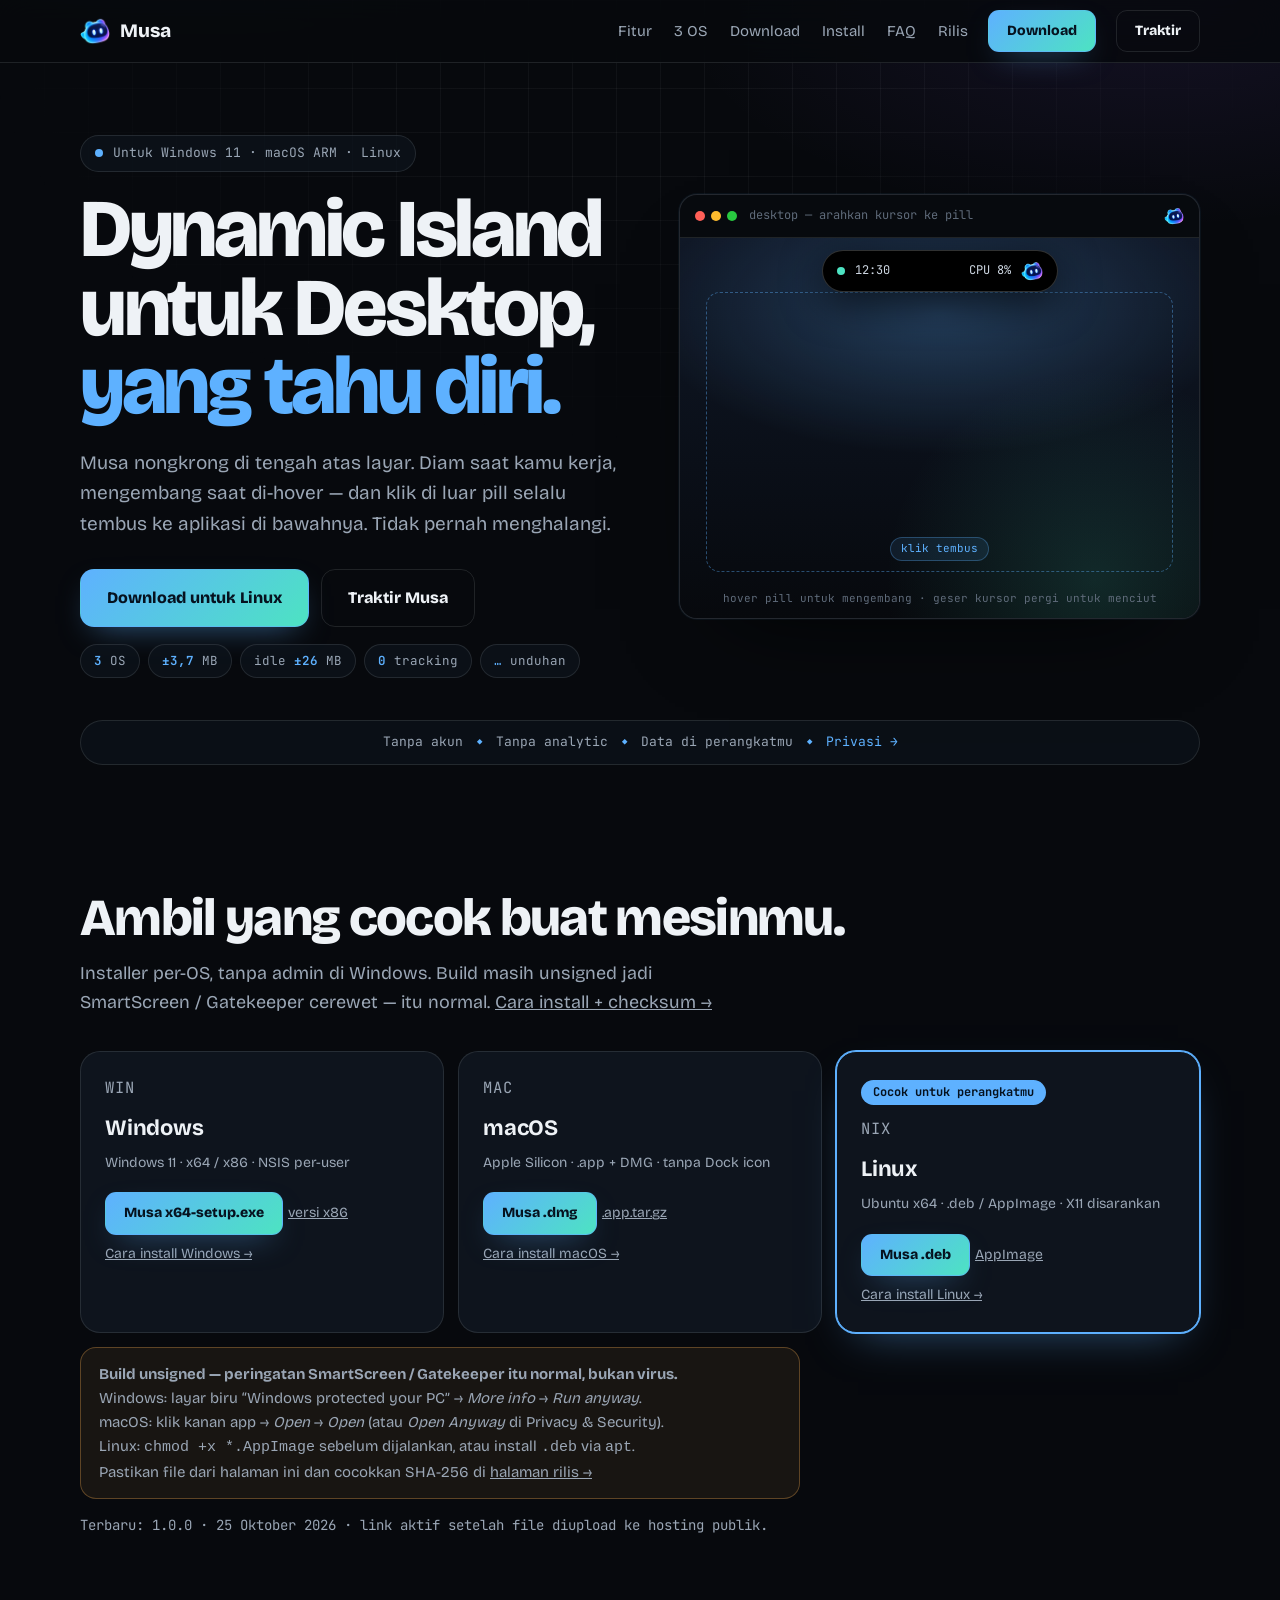
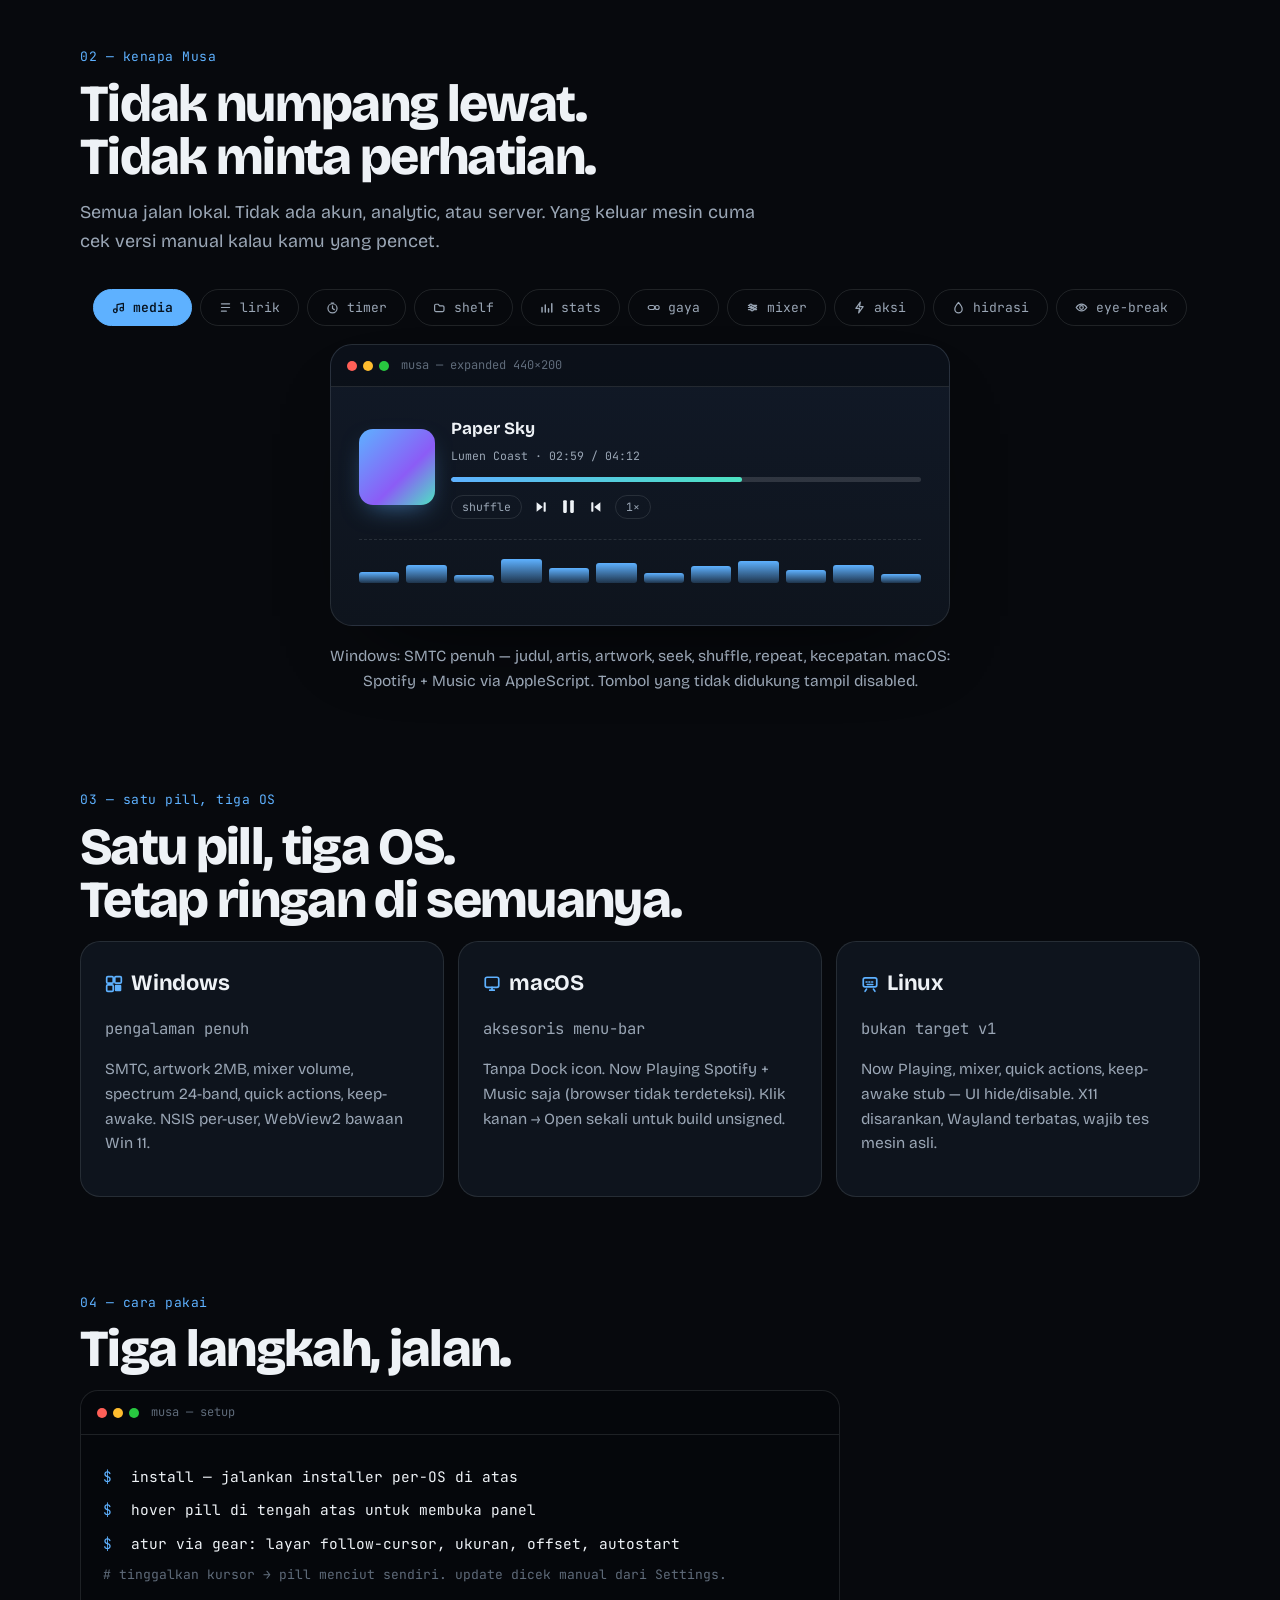
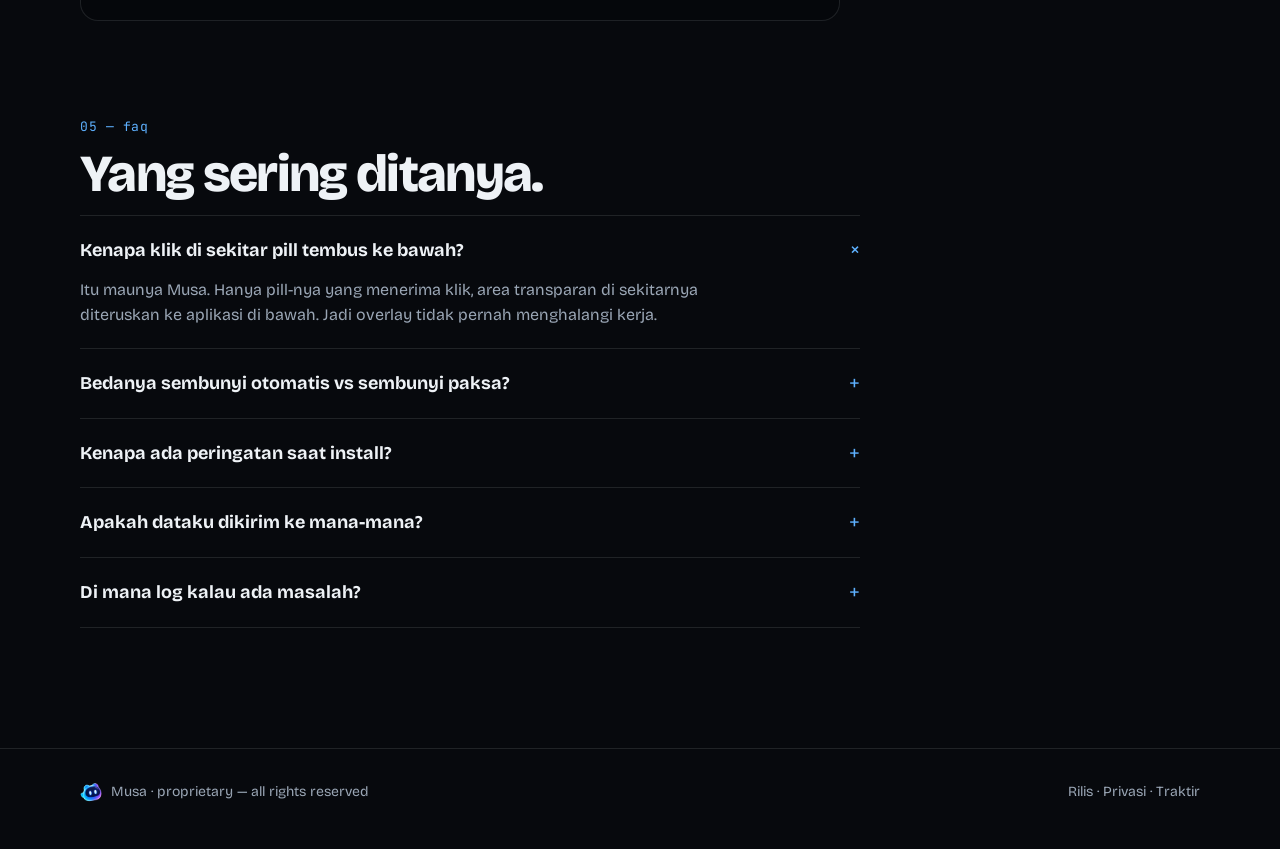
==== commit 835ca1a6: "Halaman traktir + counter total unduhan - traktir/: kartu dukungan, kontak support, daftar pendukung" ====
--- a/index.html
+++ b/index.html
@@ -53,7 +53,7 @@
         <a href="rilis/">Rilis</a>
       </nav>
       <a class="btn btn-small" href="#download">Download</a>
-      <a class="btn btn-small btn-ghost" href="https://trakteer.id/codewithalfi" target="_blank" rel="noopener">Traktir</a>
+      <a class="btn btn-small btn-ghost" href="traktir/">Traktir</a>
     </div>
   </header>
 
@@ -70,7 +70,7 @@
         </p>
         <div class="cta-row">
           <a class="btn" id="cta-primary" href="#download">Download untuk Windows</a>
-          <a class="btn btn-ghost" href="https://trakteer.id/codewithalfi" target="_blank" rel="noopener">Traktir via Trakteer</a>
+          <a class="btn btn-ghost" href="traktir/">Traktir Musa</a>
         </div>
         <p class="meta mono" id="os-hint"></p>
         <div class="chips" aria-label="Ringkas spesifikasi">
@@ -78,6 +78,7 @@
           <span class="chip"><b>±3,7</b> MB</span>
           <span class="chip">idle <b>±26</b> MB</span>
           <span class="chip"><b>0</b> tracking</span>
+          <span class="chip"><b data-dl-total>…</b> unduhan</span>
         </div>
       </div>
 
@@ -355,7 +356,7 @@
   <footer>
     <div class="wrap foot">
       <span class="foot-brand"><img src="assets/logo.png" alt="" width="22" height="22" />Musa · proprietary — all rights reserved</span>
-      <span><a href="rilis/">Rilis</a> · <a href="privasi/">Privasi</a> · <a href="https://trakteer.id/codewithalfi" target="_blank" rel="noopener">Trakteer</a></span>
+      <span><a href="rilis/">Rilis</a> · <a href="privasi/">Privasi</a> · <a href="traktir/">Traktir</a></span>
     </div>
   </footer>
 
@@ -364,6 +365,7 @@
     <svg class="to-top-arrow" viewBox="0 0 16 16" width="15" height="15" aria-hidden="true"><path d="M8 13V3M3.5 7.5L8 3l4.5 4.5" fill="none" stroke="currentColor" stroke-width="1.8" stroke-linecap="round" stroke-linejoin="round"/></svg>
   </button>
 
-  <script src="app.js"></script>
+  <!-- Naikkan ?v= setiap edit app.js biar browser tidak pakai cache lama. -->
+  <script src="app.js?v=2"></script>
 </body>
 </html>
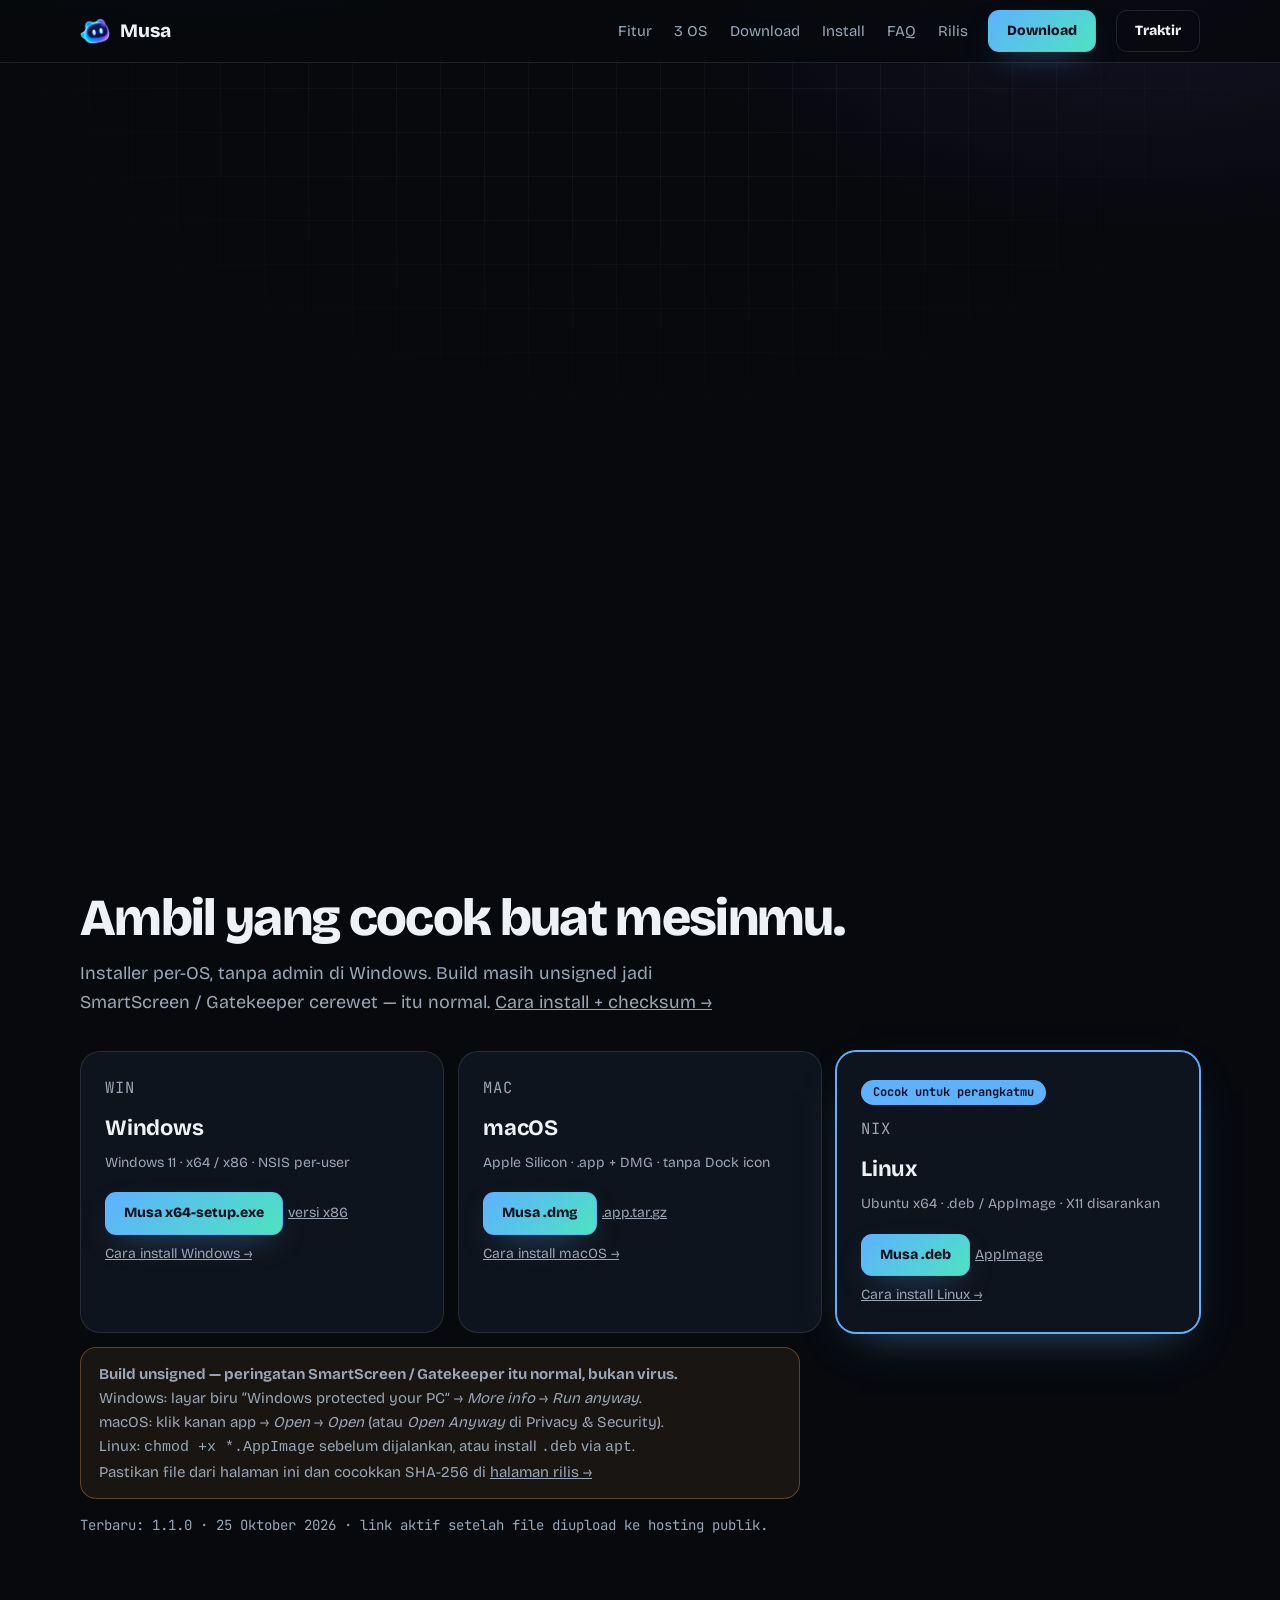
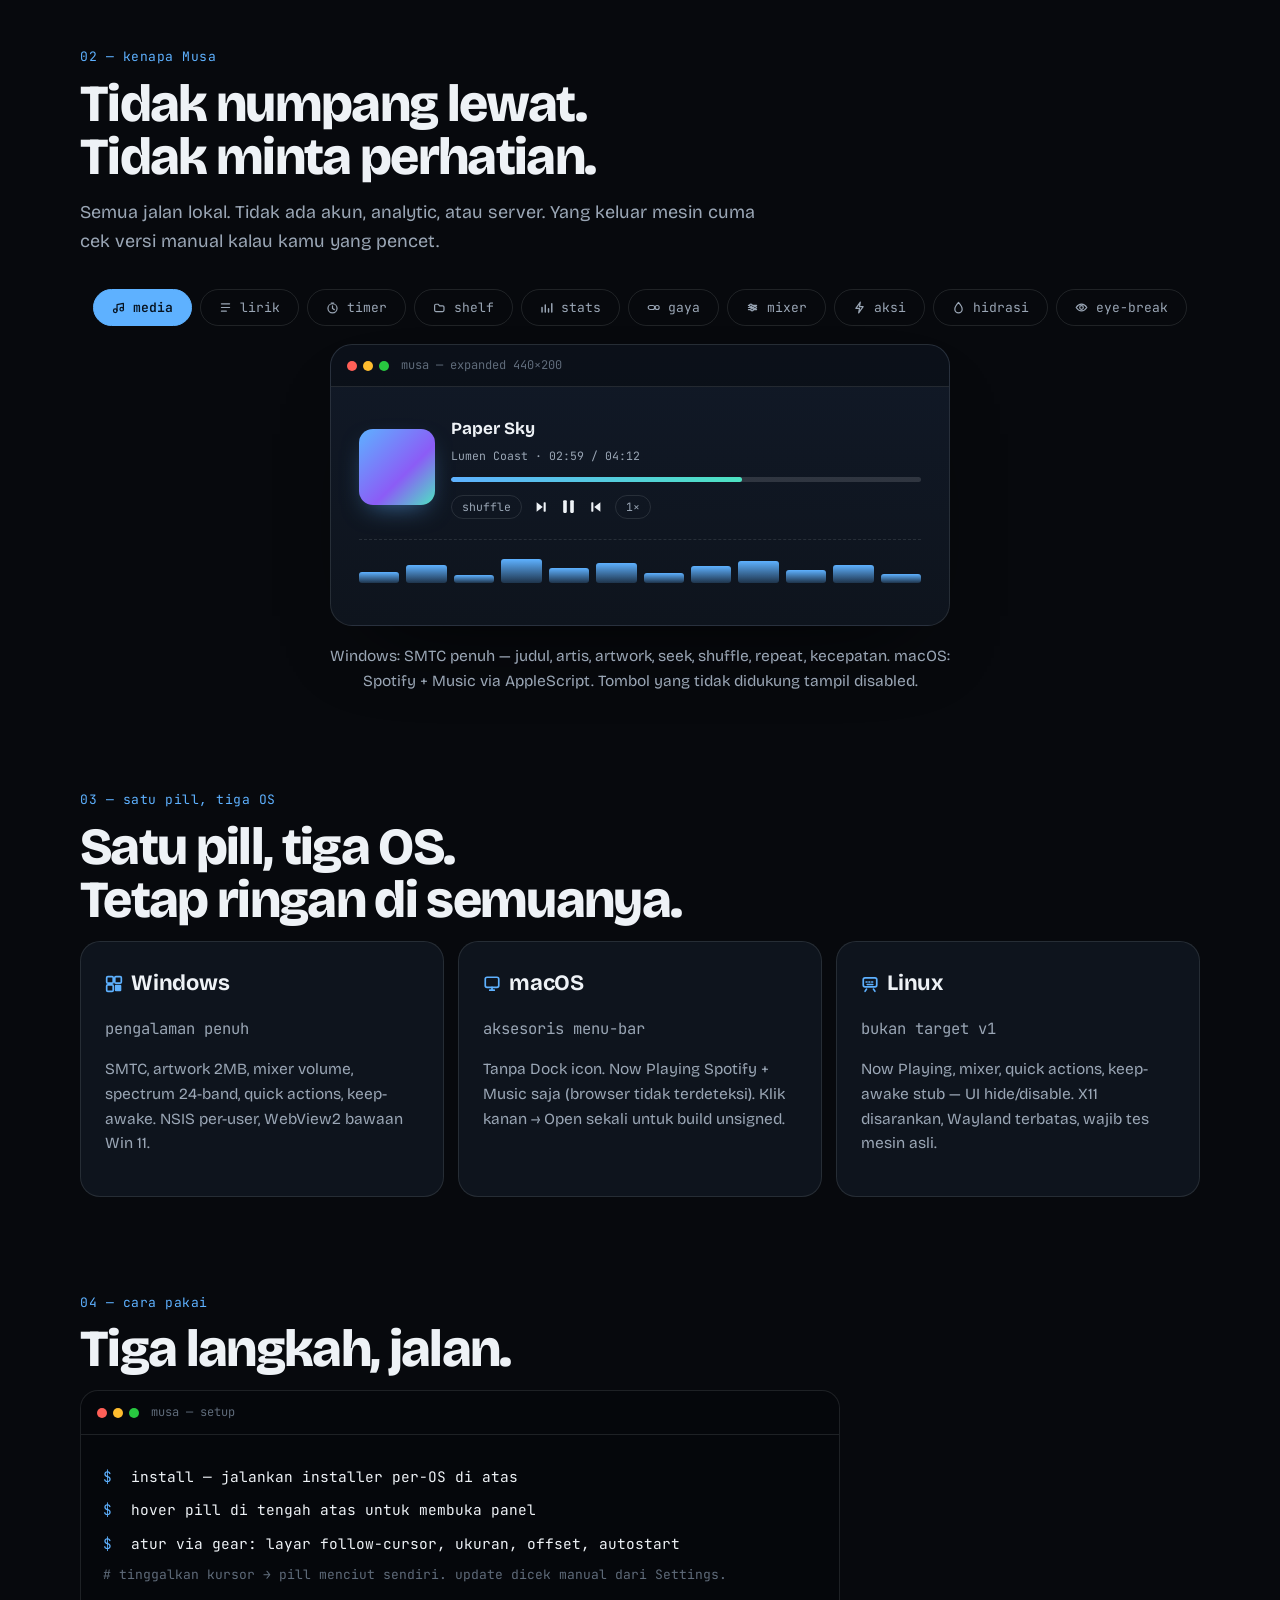
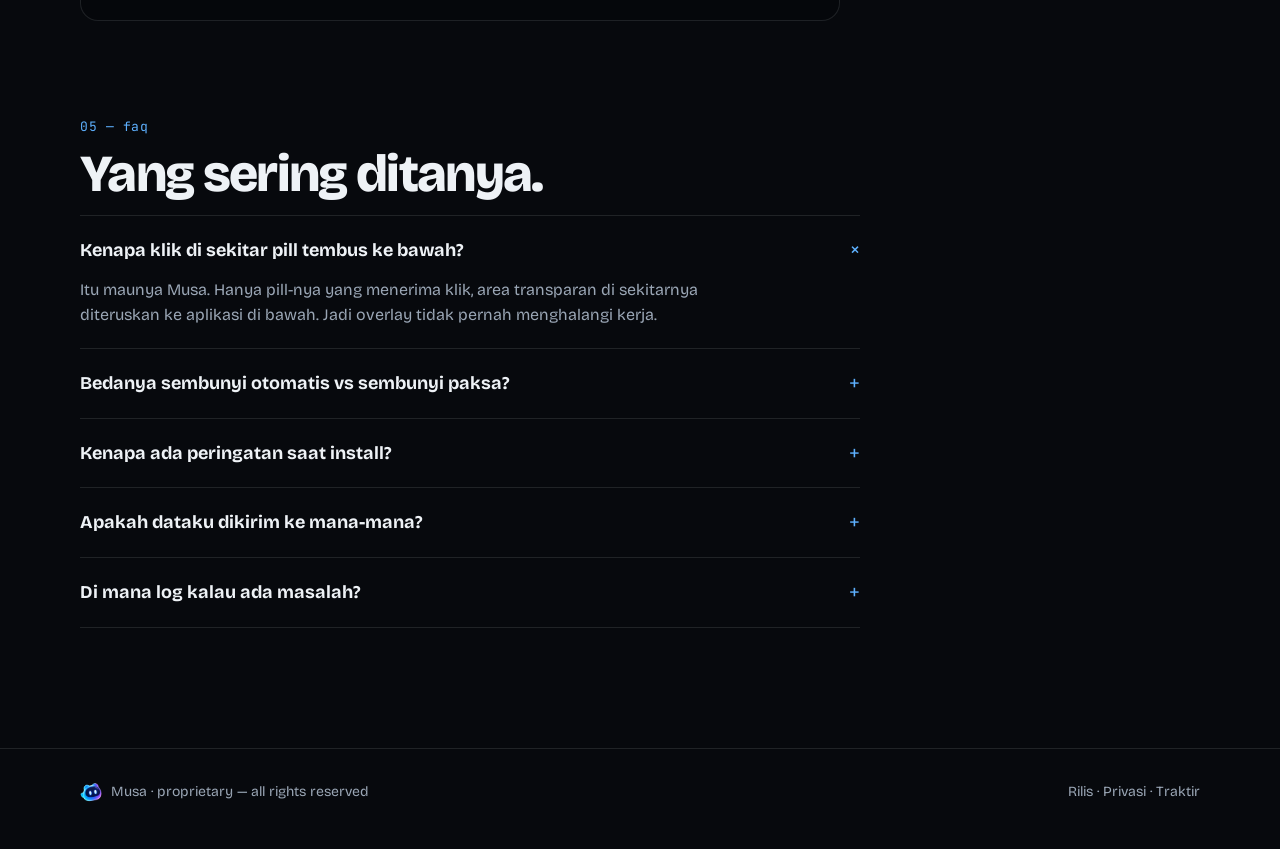
==== commit 4877932c: "Rilis v1.1.0 — Weather, Calendar & Prayer tabs - Tab Weather (Open-Meteo, 84 kota + custom), Calenda" ====
--- a/index.html
+++ b/index.html
@@ -34,7 +34,7 @@
     "name": "Musa",
     "applicationCategory": "UtilitiesApplication",
     "operatingSystem": ["Windows 11", "macOS", "Linux"],
-    "softwareVersion": "1.0.0",
+    "softwareVersion": "1.1.0",
     "description": "Overlay pill untuk desktop: kecil saat diam, mengembang saat hover, click-through di luar pill.",
     "offers": { "@type": "Offer", "price": "0", "priceCurrency": "IDR" }
   }
@@ -172,7 +172,7 @@
       macOS: klik kanan app &rarr; <em>Open</em> &rarr; <em>Open</em> (atau <em>Open Anyway</em> di Privacy &amp; Security).<br />
       Linux: <code>chmod +x *.AppImage</code> sebelum dijalankan, atau install <code>.deb</code> via <code>apt</code>.<br />
       Pastikan file dari halaman ini dan cocokkan SHA-256 di <a href="rilis/">halaman rilis &rarr;</a></p>
-      <p class="meta mono" id="dl-meta">Terbaru: v1.0.0</p>
+      <p class="meta mono" id="dl-meta">Terbaru: v1.1.0</p>
     </section>
 
     <!-- Fitur: tab preview -->
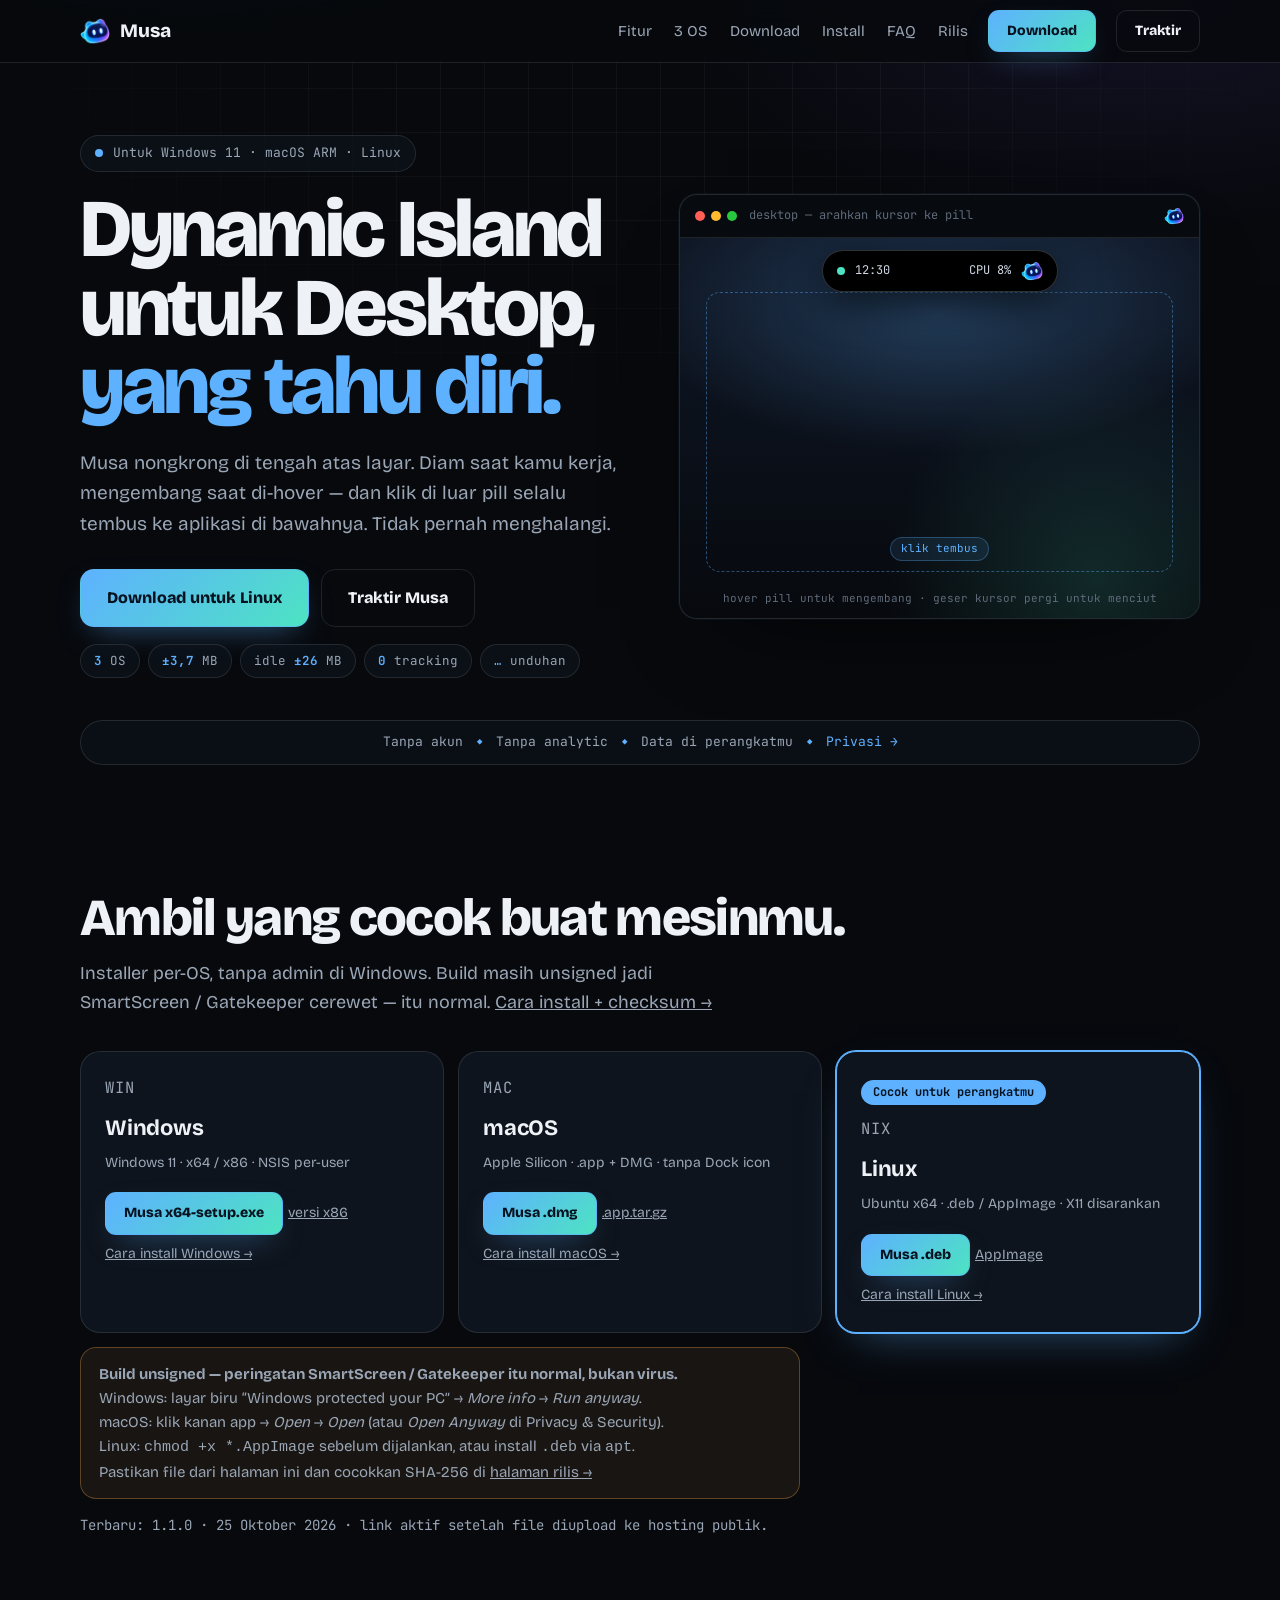
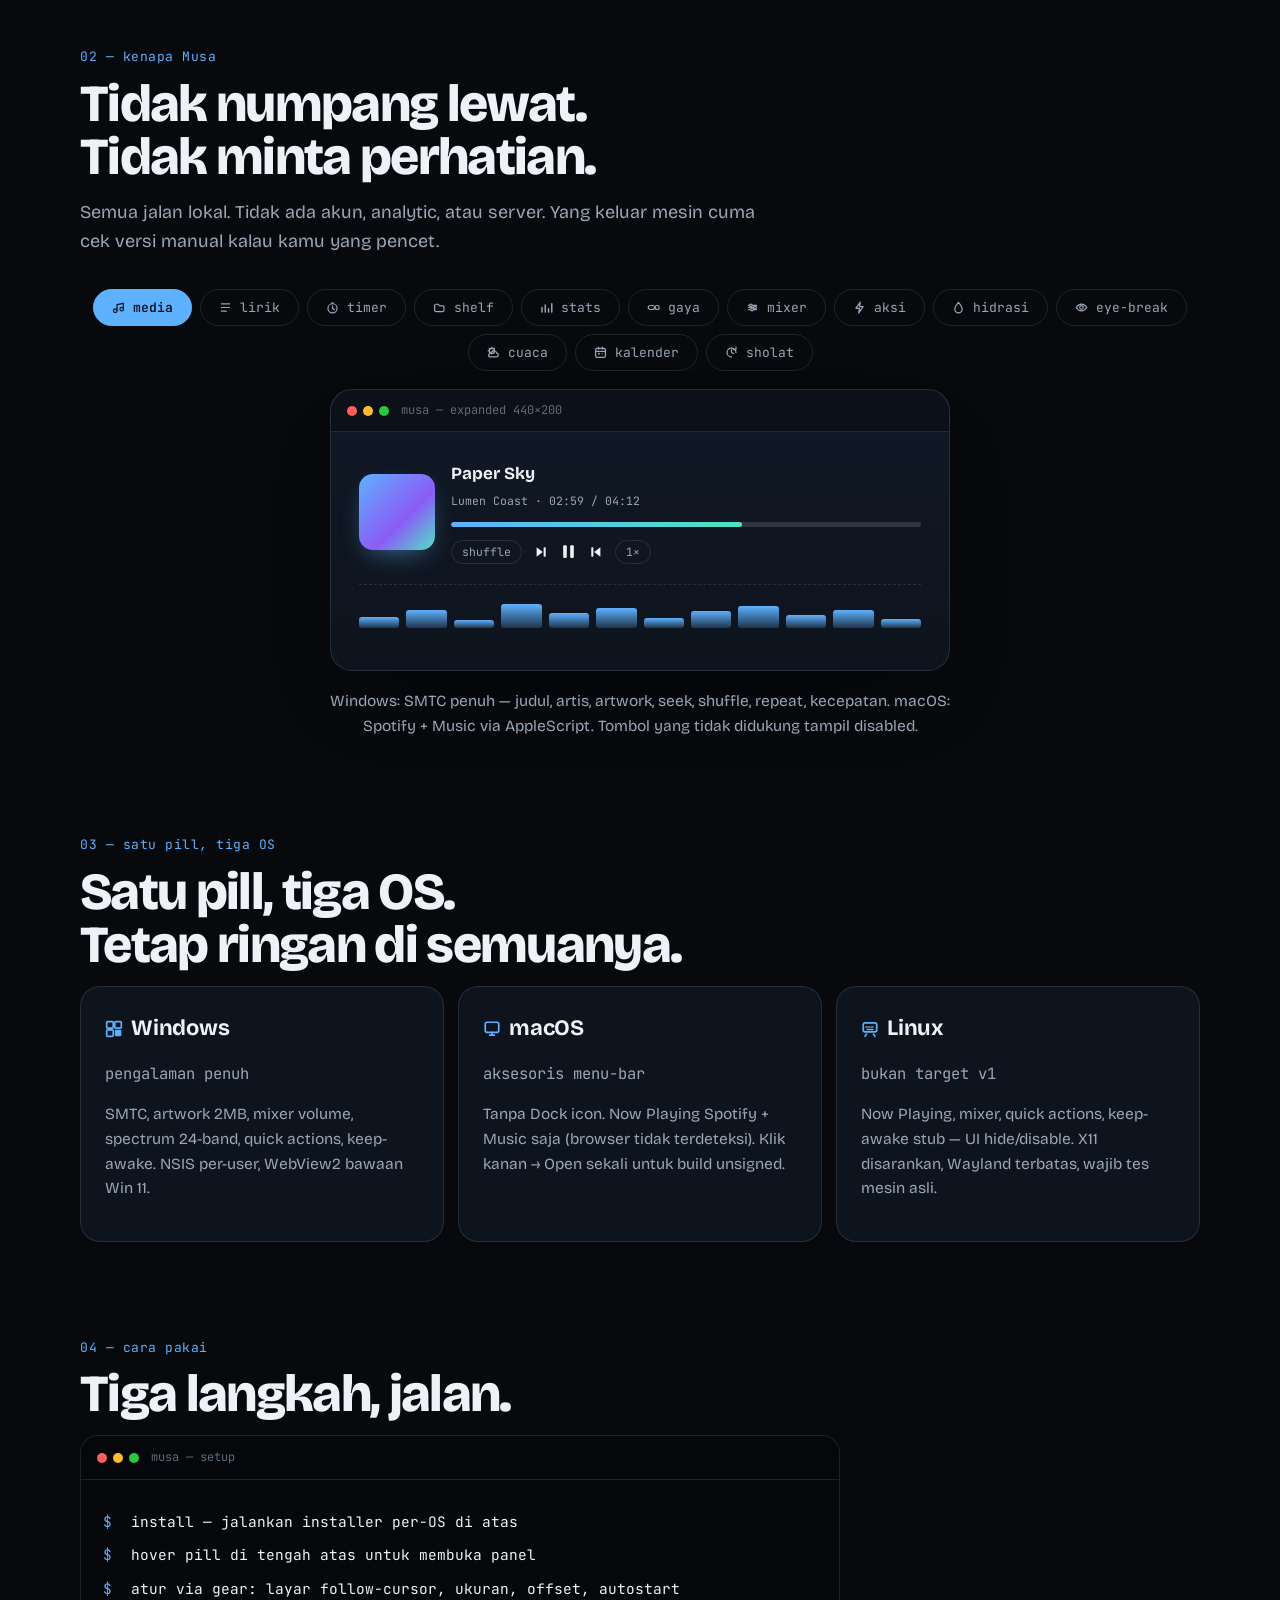
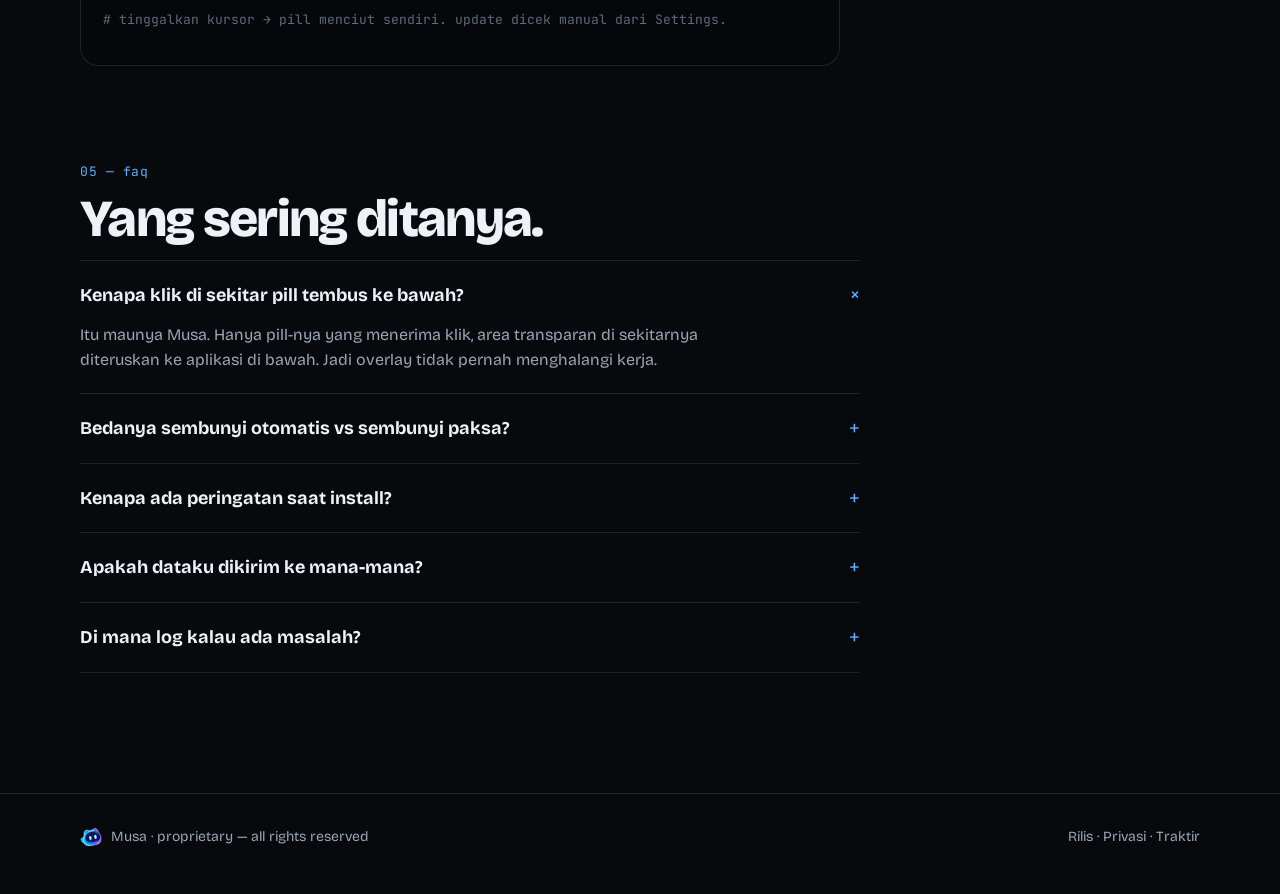
==== commit 34516edd: "Landing: tambah tab cuaca, kalender, sholat (fitur v1.1.0)" ====
--- a/index.html
+++ b/index.html
@@ -191,6 +191,9 @@
         <button class="tab" role="tab" id="tab-aksi" aria-controls="panel-aksi" aria-selected="false" tabindex="-1" data-desc="Dua tombol saja: Task Manager dan kunci layar. Keep-awake sesi menahan system sleep, selalu mati tiap launch. Tray: Autohide / Force hide / Force show / Settings / Start at login / Quit."><svg viewBox="0 0 16 16" width="13" height="13" aria-hidden="true"><path d="M9 1.5L3.5 9H8l-1 5.5L12.5 7H8z" fill="none" stroke="currentColor" stroke-width="1.5" stroke-linejoin="round"/></svg>aksi</button>
         <button class="tab" role="tab" id="tab-hidrasi" aria-controls="panel-hidrasi" aria-selected="false" tabindex="-1" data-desc="Pengingat minum: target 2000ml (1000–4000), catat +250/+500 per teguk, streak mingguan. Pill nempel ngingetin sampai notch dibuka."><svg viewBox="0 0 16 16" width="13" height="13" aria-hidden="true"><path d="M8 1.8C8 1.8 3.5 7 3.5 10a4.5 4.5 0 0 0 9 0C12.5 7 8 1.8 8 1.8z" fill="none" stroke="currentColor" stroke-width="1.5" stroke-linejoin="round"/></svg>hidrasi</button>
         <button class="tab" role="tab" id="tab-eyebreak" aria-controls="panel-eyebreak" aria-selected="false" tabindex="-1" data-desc="Aturan 20-20-20: tiap 20 menit pill ngingetin lihat sejauh 20 kaki selama 20 detik. Sticky sampai notch dibuka, tanpa notifikasi OS."><svg viewBox="0 0 16 16" width="13" height="13" aria-hidden="true"><path d="M1.5 8S4 3.8 8 3.8 14.5 8 14.5 8 12 12.2 8 12.2 1.5 8 1.5 8z" fill="none" stroke="currentColor" stroke-width="1.5" stroke-linejoin="round"/><circle cx="8" cy="8" r="2.2" fill="none" stroke="currentColor" stroke-width="1.5"/></svg>eye-break</button>
+        <button class="tab" role="tab" id="tab-cuaca" aria-controls="panel-cuaca" aria-selected="false" tabindex="-1" data-desc="Prakiraan Open-Meteo: 84 kota + lokasi custom. Slot cuaca nempel di pill ciut, detail per jam saat dibuka."><svg viewBox="0 0 16 16" width="13" height="13" aria-hidden="true"><circle cx="6" cy="6" r="3.2" fill="none" stroke="currentColor" stroke-width="1.5"/><path d="M6 1.5v1.4M1.5 6h1.4M2.8 2.8l1 1M9.2 2.8l-1 1M3.5 13.5h8a2.5 2.5 0 0 0 .4-4.96A3.5 3.5 0 0 0 5 9.3 2.2 2.2 0 0 0 3.5 13.5z" fill="none" stroke="currentColor" stroke-width="1.5" stroke-linecap="round"/></svg>cuaca</button>
+        <button class="tab" role="tab" id="tab-kalender" aria-controls="panel-kalender" aria-selected="false" tabindex="-1" data-desc="Month grid + drill-in agenda per hari. Navigasi bulan, dot penanda hari berisi agenda."><svg viewBox="0 0 16 16" width="13" height="13" aria-hidden="true"><rect x="2" y="3" width="12" height="11" rx="1.6" fill="none" stroke="currentColor" stroke-width="1.5"/><path d="M2 6.5h12M5.5 1.5V4M10.5 1.5V4" stroke="currentColor" stroke-width="1.5" stroke-linecap="round"/><circle cx="6" cy="9.5" r="1.2" fill="currentColor"/><circle cx="10" cy="9.5" r="1.2" fill="currentColor" opacity=".4"/></svg>kalender</button>
+        <button class="tab" role="tab" id="tab-sholat" aria-controls="panel-sholat" aria-selected="false" tabindex="-1" data-desc="Jadwal Kemenag + tanggal Hijri + arah kiblat. Reminder, suara iqamah & chime — semua opt-in. Countdown sholat berikut di pill."><svg viewBox="0 0 16 16" width="13" height="13" aria-hidden="true"><path d="M8 13.5A5.5 5.5 0 1 1 13.5 8" fill="none" stroke="currentColor" stroke-width="1.5" stroke-linecap="round"/><path d="M8 4.5V8l2.5 1.5" fill="none" stroke="currentColor" stroke-width="1.5" stroke-linecap="round"/><path d="M13.5 1.5v3h-3" fill="none" stroke="currentColor" stroke-width="1.5" stroke-linecap="round" stroke-linejoin="round"/></svg>sholat</button>
       </div>
 
       <div class="stage" aria-live="polite">
@@ -284,6 +287,27 @@
           <p class="pv-eyeline">Lihat sejauh 20 kaki, selama 20 detik.</p>
           <p class="mono pv-sub">tiap 20 mnt · sticky di pill, tanpa notifikasi OS</p>
         </div>
+
+        <div class="panel" id="panel-cuaca" role="tabpanel" aria-labelledby="tab-cuaca" hidden aria-hidden="true">
+          <p class="mono pv-timer">28°</p>
+          <p class="pv-eyeline">Jakarta · cerah berawan</p>
+          <div class="pv-presets mono" aria-hidden="true"><span class="on">13:00 29°</span><span>14:00 30°</span><span>15:00 29°</span><span>16:00 28°</span></div>
+          <p class="mono pv-sub">Open-Meteo · 84 kota + lokasi custom · slot cuaca di pill</p>
+        </div>
+
+        <div class="panel" id="panel-kalender" role="tabpanel" aria-labelledby="tab-kalender" hidden aria-hidden="true">
+          <p class="mono pv-eye">Oktober 2026</p>
+          <div class="pv-presets mono" aria-hidden="true"><span>S</span><span>S</span><span>R</span><span class="on">K 25</span><span>J</span><span>S</span><span>M</span></div>
+          <p class="pv-eyeline">3 agenda hari ini — klik tanggal untuk drill-in.</p>
+          <p class="mono pv-sub">month grid · dot penanda hari berisi agenda</p>
+        </div>
+
+        <div class="panel" id="panel-sholat" role="tabpanel" aria-labelledby="tab-sholat" hidden aria-hidden="true">
+          <p class="mono pv-timer">Magrib 17:52</p>
+          <p class="pv-eyeline">8 Zulkaidah 1447 · kiblat 295°</p>
+          <div class="pv-presets mono" aria-hidden="true"><span>Subuh 04:12</span><span>Zuhur 11:38</span><span class="on">Magrib 17:52</span><span>Isya 19:05</span></div>
+          <p class="mono pv-sub">jadwal Kemenag · reminder + iqamah + chime (opt-in)</p>
+        </div>
       </div>
       <p class="feat-desc" id="feat-desc">Windows: SMTC penuh — judul, artis, artwork, seek, shuffle, repeat, kecepatan. macOS: Spotify + Music via AppleScript. Tombol yang tidak didukung tampil disabled.</p>
     </section>
